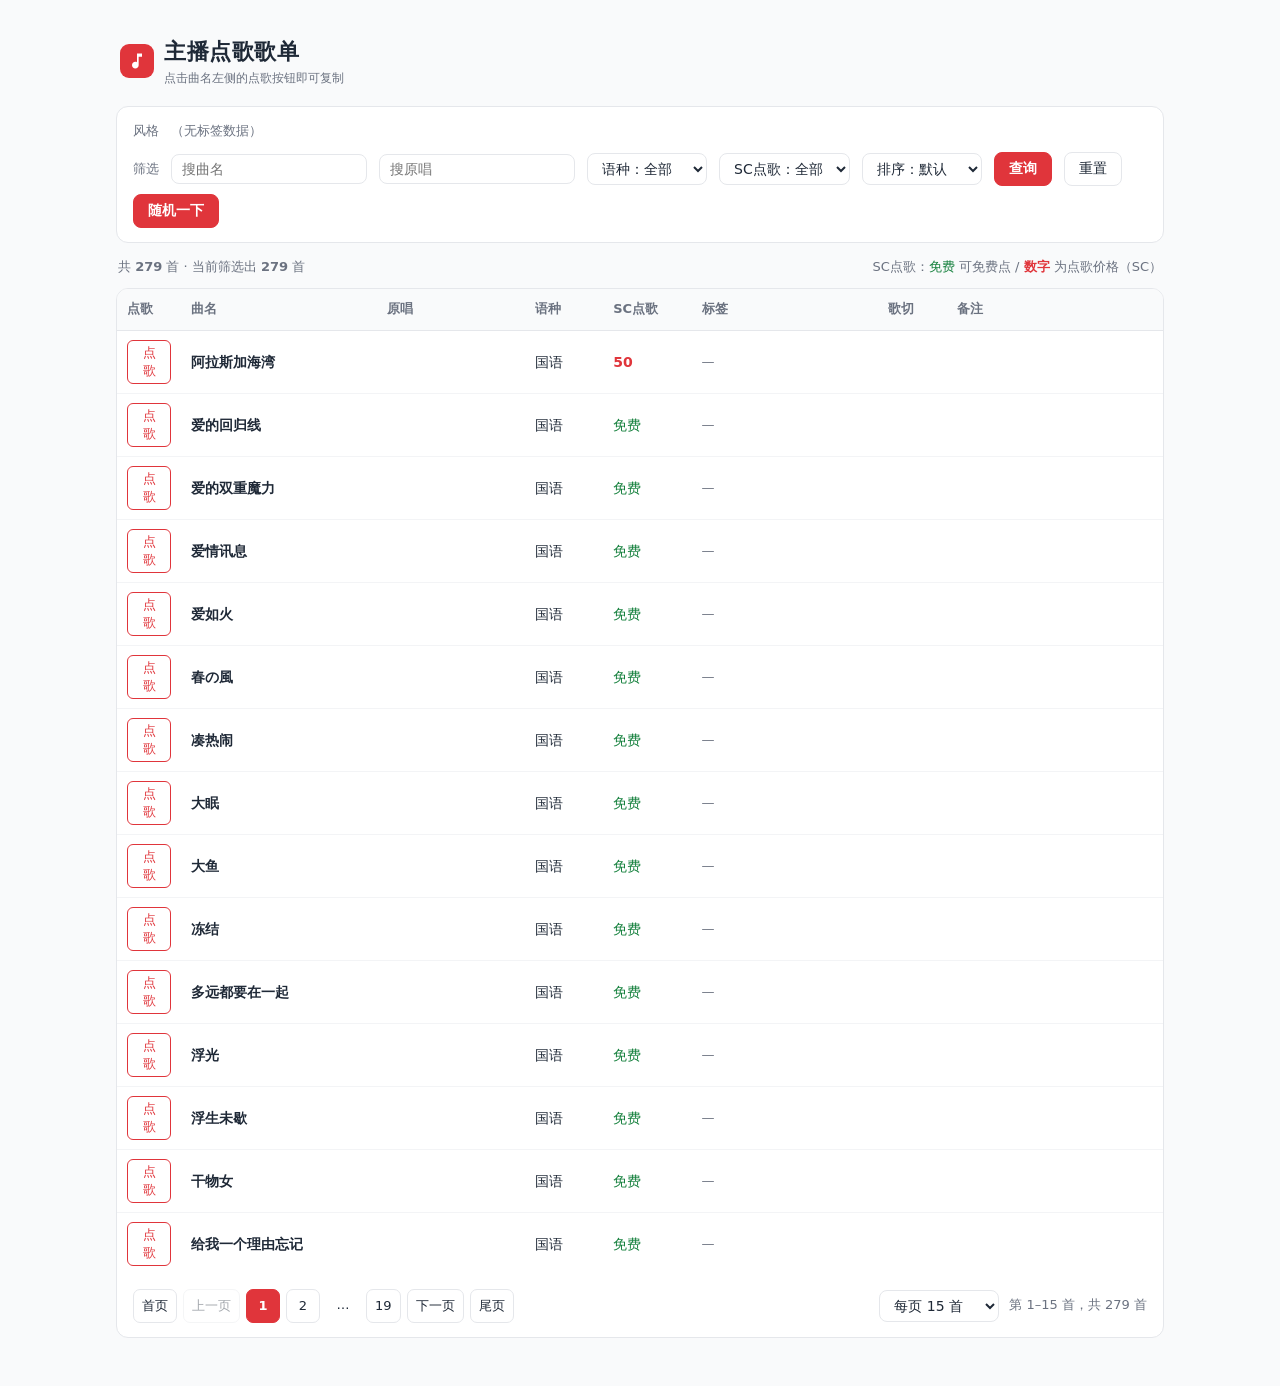
==== index.html @ 26d66958 "fix: Worker 保存歌单保留 songs 对象结构，前后台兼容数组结构读取" ====
<!DOCTYPE html>
<html lang="zh-CN">
<head>
<meta charset="UTF-8">
<meta name="viewport" content="width=device-width, initial-scale=1">
<title>主播点歌歌单</title>
<link rel="icon" href="data:image/svg+xml,%3Csvg xmlns='http://www.w3.org/2000/svg' viewBox='0 0 24 24'%3E%3Crect width='24' height='24' rx='5' fill='%23e0353b'/%3E%3Cpath d='M12 3v10.55c-.59-.34-1.27-.55-2-.55-2.21 0-4 1.79-4 4s1.79 4 4 4 4-1.79 4-4V7h4V3H12z' fill='%23fff'/%3E%3C/svg%3E">
<style>
  :root {
    --accent: #e0353b;
    --accent-dark: #c12a30;
    --ink: #1f2937;
    --ink-2: #6b7280;
    --line: #e5e7eb;
    --bg: #ffffff;
    --bg-soft: #f9fafb;
    --tag-bg: #fef2f2;
    --tag-ink: #b91c1c;
  }
  * { box-sizing: border-box; }
  html { scroll-behavior: smooth; }
  body {
    margin: 0;
    font-family: "Microsoft YaHei", "PingFang SC", system-ui, -apple-system, sans-serif;
    background: var(--bg-soft);
    color: var(--ink);
    font-size: 14px;
    line-height: 1.6;
  }
  .wrap { max-width: 1080px; margin: 0 auto; padding: 16px 16px 48px; }

  /* ===== 顶部 ===== */
  header.top {
    display: flex; align-items: center; justify-content: space-between;
    gap: 12px; flex-wrap: wrap; padding: 18px 4px 6px;
  }
  .brand { display: flex; align-items: center; gap: 10px; }
  .brand .logo {
    width: 34px; height: 34px; border-radius: 9px; background: var(--accent);
    color: #fff; display: flex; align-items: center; justify-content: center;
    font-size: 18px; flex: none;
  }
  .brand h1 { margin: 0; font-size: 22px; font-weight: 700; letter-spacing: .5px; }
  .brand small { display: block; color: var(--ink-2); font-weight: 400; font-size: 12px; }
  .btn {
    border: 1px solid var(--line); background: #fff; color: var(--ink);
    padding: 7px 14px; border-radius: 8px; font-size: 14px; cursor: pointer;
    font-family: inherit; transition: background .12s, border-color .12s, color .12s;
  }
  .btn:hover { background: var(--bg-soft); }
  .btn-primary {
    background: var(--accent); border-color: var(--accent); color: #fff; font-weight: 600;
  }
  .btn-primary:hover { background: var(--accent-dark); border-color: var(--accent-dark); }
  .btn-ghost { border-color: transparent; color: var(--ink-2); }

  /* ===== 筛选区 ===== */
  .filter-panel {
    background: var(--bg); border: 1px solid var(--line); border-radius: 12px;
    padding: 14px 16px; margin: 12px 0 14px;
  }
  .filter-row { display: flex; flex-wrap: wrap; gap: 8px 12px; align-items: center; }
  .filter-row + .filter-row { margin-top: 10px; }
  .f-label { color: var(--ink-2); font-size: 13px; flex: none; }
  .chips { display: flex; flex-wrap: wrap; gap: 8px; }
  .chip {
    border: 1px solid var(--line); background: #fff; color: var(--ink-2);
    padding: 3px 12px; border-radius: 999px; font-size: 13px; cursor: pointer;
    font-family: inherit; transition: all .12s;
  }
  .chip:hover { border-color: var(--accent); color: var(--accent); }
  .chip.on { background: var(--accent); border-color: var(--accent); color: #fff; }
  .search-input, .select {
    border: 1px solid var(--line); border-radius: 8px; padding: 6px 10px;
    font-size: 14px; font-family: inherit; background: #fff; color: var(--ink);
    min-width: 120px;
  }
  .search-input:focus, .select:focus { outline: 2px solid rgba(224,53,59,.25); border-color: var(--accent); }
  .search-input { min-width: 130px; }

  /* ===== 统计 + 表格 ===== */
  .meta-line { display: flex; align-items: center; justify-content: space-between; margin: 4px 2px 10px; color: var(--ink-2); font-size: 13px; flex-wrap: wrap; gap: 8px; }
  .table-shell { background: var(--bg); border: 1px solid var(--line); border-radius: 12px; overflow: hidden; }
  .table-scroll { overflow-x: auto; }
  table { width: 100%; border-collapse: collapse; table-layout: fixed; min-width: 760px; }
  thead th {
    background: var(--bg-soft); border-bottom: 1px solid var(--line);
    padding: 10px 10px; text-align: left; font-weight: 600; font-size: 13px; color: var(--ink-2);
    white-space: nowrap;
  }
  tbody td { padding: 9px 10px; border-bottom: 1px solid #f3f4f6; vertical-align: middle; }
  tbody tr:last-child td { border-bottom: none; }
  tbody tr:hover { background: #fafafa; }
  .song-name { font-weight: 600; }
  .tag { display: inline-block; background: var(--tag-bg); color: var(--tag-ink); border-radius: 4px; padding: 1px 7px; margin: 2px 4px 2px 0; font-size: 12px; }
  .sc-free { color: #15803d; }
  .sc-fee { color: var(--accent); font-weight: 600; }
  .btn-mini {
    border: 1px solid var(--accent); background: #fff; color: var(--accent);
    padding: 3px 12px; border-radius: 6px; font-size: 13px; cursor: pointer; font-family: inherit;
  }
  .btn-mini:hover { background: var(--accent); color: #fff; }
  .empty { text-align: center; padding: 48px 16px; color: var(--ink-2); }

  /* ===== 分页 ===== */
  .pager { display: flex; align-items: center; justify-content: space-between; gap: 12px; flex-wrap: wrap; padding: 14px 16px; }
  .pager-pages { display: flex; align-items: center; gap: 6px; flex-wrap: wrap; }
  .pg {
    min-width: 34px; height: 34px; padding: 0 8px; border: 1px solid var(--line); background: #fff;
    border-radius: 7px; font-size: 13px; cursor: pointer; font-family: inherit; color: var(--ink);
    display: inline-flex; align-items: center; justify-content: center;
  }
  .pg:hover:not(:disabled):not(.cur) { border-color: var(--accent); color: var(--accent); }
  .pg.cur { background: var(--accent); border-color: var(--accent); color: #fff; font-weight: 600; }
  .pg:disabled { opacity: .4; cursor: not-allowed; }
  .pg.ellipsis { border-color: transparent; background: transparent; cursor: default; }
  .pager-info { color: var(--ink-2); font-size: 13px; display: flex; align-items: center; gap: 10px; flex-wrap: wrap; }

  /* ===== 提示条 ===== */
  .notice {
    background: #fffbeb; border: 1px solid #fde68a; color: #92400e;
    padding: 8px 14px; border-radius: 10px; font-size: 13px; margin: 0 0 12px;
  }


  /* ===== toast ===== */
  .toast {
    position: fixed; left: 50%; bottom: 32px; transform: translateX(-50%);
    background: #111827; color: #fff; padding: 10px 18px; border-radius: 10px;
    font-size: 14px; opacity: 0; pointer-events: none; transition: opacity .2s; z-index: 99;
    max-width: 84vw; box-shadow: 0 8px 24px rgba(0,0,0,.18);
  }
  .toast.show { opacity: 1; }

  @media (max-width: 560px) {
    .brand h1 { font-size: 19px; }
    .filter-panel { padding: 12px; }
    .btn { padding: 6px 11px; }
    .search-input, .select { min-width: 0; flex: 1 1 130px; }
    .pager { justify-content: center; }
  }
</style>
</head>
<body>
<div class="wrap">

  <header class="top">
    <div class="brand">
      <div class="logo"><svg viewBox="0 0 24 24" width="20" height="20" fill="currentColor" aria-hidden="true"><path d="M12 3v10.55c-.59-.34-1.27-.55-2-.55-2.21 0-4 1.79-4 4s1.79 4 4 4 4-1.79 4-4V7h4V3H12z"/></svg></div>
      <div>
        <h1>主播点歌歌单</h1>
        <small>点击曲名左侧的点歌按钮即可复制</small>
      </div>
    </div>
  </header>

  <div class="notice" id="noticeBar" hidden>
    当前显示内置示例数据（本地预览）。网站部署后会自动读取线上歌单。
  </div>

  <div class="filter-panel">
    <div class="filter-row">
      <span class="f-label">风格</span>
      <div class="chips" id="styleChips"></div>
    </div>
    <div class="filter-row">
      <span class="f-label">筛选</span>
      <input class="search-input" id="qName" placeholder="搜曲名">
      <input class="search-input" id="qArtist" placeholder="搜原唱">
      <select class="select" id="qLang">
        <option value="全部">语种：全部</option>
        <option>国语</option><option>粤语</option><option>日语</option><option>外语</option>
      </select>
      <select class="select" id="qSc">
        <option value="全部">SC点歌：全部</option>
        <option value="免费">免费</option>
        <option value="收费">收费</option>
      </select>
      <select class="select" id="qSort">
        <option value="default">排序：默认</option>
        <option value="lang">排序：语种</option>
        <option value="name">排序：歌名</option>
      </select>
      <button class="btn btn-primary" id="btnQuery">查询</button>
      <button class="btn" id="btnReset">重置</button>
      <button class="btn btn-primary" id="btnRandom">随机一下</button>
    </div>
  </div>

  <div class="meta-line">
    <span>共 <b id="totalCount">0</b> 首 · 当前筛选出 <b id="filteredCount">0</b> 首</span>
    <span>SC点歌：<span class="sc-free">免费</span> 可免费点 / <span class="sc-fee">数字</span> 为点歌价格（SC）</span>
  </div>

  <div class="table-shell">
    <div class="table-scroll">
      <table>
        <colgroup>
          <col style="width:64px"><col style="width:20%"><col style="width:15%"><col style="width:8%">
          <col style="width:9%"><col style="width:19%"><col style="width:7%"><col style="width:22%">
        </colgroup>
        <thead>
          <tr><th>点歌</th><th>曲名</th><th>原唱</th><th>语种</th><th>SC点歌</th><th>标签</th><th>歌切</th><th>备注</th></tr>
        </thead>
        <tbody id="tbody"></tbody>
      </table>
    </div>
    <div class="pager">
      <div class="pager-pages" id="pagerPages"></div>
      <div class="pager-info">
        <select class="select" id="pageSize">
          <option value="10">每页 10 首</option>
          <option value="15" selected>每页 15 首</option>
          <option value="20">每页 20 首</option>
        </select>
        <span id="pagerInfo"></span>
      </div>
    </div>
  </div>
</div>

<div class="toast" id="toast"></div>

<script>
(function () {
  "use strict";

  // 内嵌示例数据（本地 file:// 预览兜底；部署后由 data/songs.json 覆盖）
  var EMBED = [
    {"name":"阿拉斯加海湾","artist":"蓝心羽","lang":"国语","sc":"50","tags":["流行","抒情"],"cut":"无","note":""},
    {"name":"爱的回归线","artist":"陈韵若","lang":"国语","sc":"免费","tags":["流行"],"cut":"无","note":""},
    {"name":"爱的双重魔力","artist":"刘瑞琦","lang":"国语","sc":"免费","tags":["流行"],"cut":"无","note":""},
    {"name":"爱情讯息","artist":"一明","lang":"国语","sc":"免费","tags":["流行"],"cut":"无","note":""},
    {"name":"爱如火","artist":"那艺娜","lang":"国语","sc":"免费","tags":["流行"],"cut":"无","note":""},
    {"name":"春の风","artist":"米津玄师","lang":"日语","sc":"免费","tags":["V家","ACG"],"cut":"无","note":""},
    {"name":"凑热闹","artist":"BY2","lang":"国语","sc":"免费","tags":["流行"],"cut":"无","note":""},
    {"name":"大眠","artist":"王心凌","lang":"国语","sc":"免费","tags":["流行"],"cut":"无","note":""},
    {"name":"大鱼","artist":"周深","lang":"国语","sc":"免费","tags":["古风"],"cut":"有","note":"高音"},
    {"name":"冻结","artist":"王心凌","lang":"国语","sc":"免费","tags":["流行"],"cut":"无","note":""},
    {"name":"多远都要在一起","artist":"G.E.M.邓紫棋","lang":"国语","sc":"免费","tags":["流行"],"cut":"无","note":""},
    {"name":"浮光","artist":"周深","lang":"国语","sc":"免费","tags":["古风"],"cut":"有","note":""},
    {"name":"浮生未歇","artist":"音频怪物","lang":"国语","sc":"免费","tags":["古风"],"cut":"无","note":""},
    {"name":"干物女","artist":"洛天依","lang":"国语","sc":"免费","tags":["V家"],"cut":"无","note":""},
    {"name":"给我一个理由忘记","artist":"A-Lin","lang":"国语","sc":"免费","tags":["流行"],"cut":"无","note":""}
  ];

  var STYLE_ORDER = ["流行","摇滚","古风","V家","ACG","抒情","民族","东方","RAP","爵士","美声"];

  var songs = EMBED;
  var usingEmbed = true;
  var state = { page: 1, pageSize: 15, qName: "", qArtist: "", lang: "全部", sc: "全部", styles: {}, sort: "default" };
  var lastFiltered = [];

  var $ = function (id) { return document.getElementById(id); };

  /* ---------- 数据加载：优先读 data/songs.json ---------- */
  function normalize(list) {
    return list.map(function (s) {
      var t = s.tags || s.标签 || "";
      if (typeof t === "string") t = t.split(/[|｜,，]/).map(function (x) { return x.trim(); }).filter(Boolean);
      else if (!Array.isArray(t)) t = [];
      return {
        name: s.name || s.曲名 || s.歌名 || "",
        artist: s.artist || s.原唱 || s.歌手 || "",
        lang: s.lang || s.语种 || "",
        sc: String(s.sc != null ? s.sc : (s["SC点歌"] != null ? s["SC点歌"] : "免费")),
        tags: t,
        cut: s.cut || s.歌切 || "",
        note: s.note || s.备注 || ""
      };
    }).filter(function (s) { return s.name; });
  }

  function loadData() {
    var url = "data/songs.json";
    fetch(url, { cache: "no-store" })
      .then(function (res) { if (!res.ok) throw new Error("http " + res.status); return res.json(); })
      .then(function (j) {
        var list = normalize(Array.isArray(j) ? j : (j.songs || []));
        if (!list.length) throw new Error("empty");
        songs = list;
        usingEmbed = false;
        $("noticeBar").hidden = true;
        rebuild();
      })
      .catch(function () { usingEmbed = true; rebuild(); });
  }

  /* ---------- 风格 chips ---------- */
  function collectStyles() {
    var set = {};
    songs.forEach(function (s) { s.tags.forEach(function (t) { set[t] = true; }); });
    return STYLE_ORDER.filter(function (t) { return set[t]; })
      .concat(Object.keys(set).filter(function (t) { return STYLE_ORDER.indexOf(t) < 0; }));
  }

  function renderChips() {
    var box = $("styleChips");
    box.innerHTML = "";
    var styles = collectStyles();
    if (!styles.length) { box.innerHTML = '<span class="f-label">（无标签数据）</span>'; return; }
    styles.forEach(function (t) {
      var b = document.createElement("button");
      b.className = "chip" + (state.styles[t] ? " on" : "");
      b.textContent = t;
      b.type = "button";
      b.addEventListener("click", function () {
        state.styles[t] = !state.styles[t];
        state.page = 1;
        renderChips(); renderAll();
      });
      box.appendChild(b);
    });
  }

  /* ---------- 筛选与排序 ---------- */
  function filtered() {
    var qn = state.qName.trim().toLowerCase(), qa = state.qArtist.trim().toLowerCase();
    var out = songs.filter(function (s) {
      if (qn && s.name.toLowerCase().indexOf(qn) < 0) return false;
      if (qa && s.artist.toLowerCase().indexOf(qa) < 0) return false;
      if (state.lang !== "全部" && s.lang !== state.lang) return false;
      if (state.sc === "免费" && s.sc !== "免费") return false;
      if (state.sc === "收费" && s.sc === "免费") return false;
      var styleOn = Object.keys(state.styles).some(function (k) { return state.styles[k]; });
      if (styleOn) {
        var hit = false;
        Object.keys(state.styles).forEach(function (k) {
          if (state.styles[k] && s.tags.indexOf(k) >= 0) hit = true;
        });
        if (!hit) return false;
      }
      return true;
    });
    if (state.sort === "lang") out = out.slice().sort(function (a, b) { return a.lang.localeCompare(b.lang, "zh") || a.name.localeCompare(b.name, "zh"); });
    if (state.sort === "name") out = out.slice().sort(function (a, b) { return a.name.localeCompare(b.name, "zh"); });
    return out;
  }

  /* ---------- 渲染 ---------- */
  function renderAll() {
    var list = filtered();
    lastFiltered = list;
    var total = list.length;
    var pages = Math.max(1, Math.ceil(total / state.pageSize));
    if (state.page > pages) state.page = pages;
    if (state.page < 1) state.page = 1;
    $("totalCount").textContent = songs.length;
    $("filteredCount").textContent = total;
    renderRows(list, state.page, state.pageSize);
    renderPager(pages);
    var from = total ? (state.page - 1) * state.pageSize + 1 : 0;
    var to = Math.min(state.page * state.pageSize, total);
    $("pagerInfo").textContent = total ? "第 " + from + "–" + to + " 首，共 " + total + " 首" : "暂无歌曲";
  }

  function renderRows(list, page, size) {
    var tb = $("tbody");
    var slice = list.slice((page - 1) * size, page * size);
    if (!slice.length) {
      tb.innerHTML = '<tr><td colspan="8"><div class="empty">没有符合条件的歌曲，试试清空筛选条件</div></td></tr>';
      return;
    }
    var html = "";
    slice.forEach(function (s) {
      var tags = (s.tags || []).map(function (t) { return '<span class="tag">' + esc(t) + "</span>"; }).join("");
      var sc = s.sc === "免费"
        ? '<span class="sc-free">免费</span>'
        : '<span class="sc-fee">' + esc(s.sc) + "</span>";
      html += "<tr>" +
        '<td><button class="btn-mini" data-name="' + esc(s.name) + '" data-artist="' + esc(s.artist) + '" type="button">点歌</button></td>' +
        '<td class="song-name">' + esc(s.name) + "</td>" +
        "<td>" + esc(s.artist) + "</td>" +
        "<td>" + esc(s.lang) + "</td>" +
        "<td>" + sc + "</td>" +
        "<td>" + (tags || '<span class="f-label">—</span>') + "</td>" +
        "<td>" + esc(s.cut) + "</td>" +
        "<td>" + esc(s.note) + "</td>" +
        "</tr>";
    });
    tb.innerHTML = html;
    Array.prototype.forEach.call(tb.querySelectorAll(".btn-mini"), function (b) {
      b.addEventListener("click", function () {
        copyText(b.getAttribute("data-name") + " - " + b.getAttribute("data-artist"));
      });
    });
  }

  function pagerPages(cur, total) {
    if (total <= 7) {
      var r = [];
      for (var i = 1; i <= total; i++) r.push(i);
      return r;
    }
    var set = [1, total, cur - 1, cur, cur + 1].filter(function (x) { return x >= 1 && x <= total; });
    set = Array.from(new Set(set)).sort(function (a, b) { return a - b; });
    var out = [], prev = 0;
    set.forEach(function (p) {
      if (p - prev > 1) out.push("…");
      out.push(p);
      prev = p;
    });
    return out;
  }

  function renderPager(pages) {
    var box = $("pagerPages");
    var arr = pagerPages(state.page, pages);
    var html = "";
    html += '<button class="pg" data-go="first" type="button">首页</button>';
    html += '<button class="pg" data-go="prev" type="button" ' + (state.page <= 1 ? "disabled" : "") + '>上一页</button>';
    arr.forEach(function (p) {
      if (p === "…") { html += '<span class="pg ellipsis">…</span>'; return; }
      html += '<button class="pg' + (p === state.page ? " cur" : "") + '" data-go="' + p + '" type="button">' + p + "</button>";
    });
    html += '<button class="pg" data-go="next" type="button" ' + (state.page >= pages ? "disabled" : "") + '>下一页</button>';
    html += '<button class="pg" data-go="last" type="button">尾页</button>';
    box.innerHTML = html;
    Array.prototype.forEach.call(box.querySelectorAll(".pg[data-go]"), function (b) {
      b.addEventListener("click", function () {
        if (b.disabled) return;
        var g = b.getAttribute("data-go");
        if (g === "first") state.page = 1;
        else if (g === "prev") state.page = Math.max(1, state.page - 1);
        else if (g === "next") state.page = Math.min(pages, state.page + 1);
        else if (g === "last") state.page = pages;
        else state.page = parseInt(g, 10);
        renderAll();
        document.querySelector(".table-shell").scrollIntoView({ behavior: "smooth", block: "start" });
      });
    });
  }

  /* ---------- 工具 ---------- */
  function esc(s) {
    return String(s == null ? "" : s)
      .replace(/&/g, "&amp;").replace(/</g, "&lt;").replace(/>/g, "&gt;")
      .replace(/"/g, "&quot;");
  }
  var toastTimer = null;
  function toast(msg) {
    var t = $("toast");
    t.textContent = msg;
    t.classList.add("show");
    clearTimeout(toastTimer);
    toastTimer = setTimeout(function () { t.classList.remove("show"); }, 2400);
  }
  function copyText(text) {
    var done = function () { toast("已复制：" + text); };
    if (navigator.clipboard && navigator.clipboard.writeText) {
      navigator.clipboard.writeText(text).then(done, function () { legacyCopy(text); done(); });
    } else { legacyCopy(text); done(); }
  }
  function legacyCopy(text) {
    var ta = document.createElement("textarea");
    ta.value = text;
    ta.style.position = "fixed"; ta.style.opacity = "0";
    document.body.appendChild(ta);
    ta.select();
    try { document.execCommand("copy"); } catch (e) {}
    document.body.removeChild(ta);
  }

  /* ---------- 事件 ---------- */
  function bindEvents() {
    $("btnRandom").addEventListener("click", function () {
      if (!songs.length) return;
      var s = songs[Math.floor(Math.random() * songs.length)];
      toast("随机点歌：" + s.name + " - " + s.artist);
    });
    $("btnQuery").addEventListener("click", function () { state.page = 1; renderAll(); });
    $("btnReset").addEventListener("click", function () {
      state.qName = ""; state.qArtist = ""; state.lang = "全部"; state.sc = "全部"; state.styles = {}; state.sort = "default"; state.page = 1;
      $("qName").value = ""; $("qArtist").value = ""; $("qLang").value = "全部"; $("qSc").value = "全部"; $("qSort").value = "default";
      renderChips(); renderAll();
    });
    $("qName").addEventListener("input", function () { state.qName = this.value; state.page = 1; renderAll(); });
    $("qArtist").addEventListener("input", function () { state.qArtist = this.value; state.page = 1; renderAll(); });
    $("qLang").addEventListener("change", function () { state.lang = this.value; state.page = 1; renderAll(); });
    $("qSc").addEventListener("change", function () { state.sc = this.value; state.page = 1; renderAll(); });
    $("qSort").addEventListener("change", function () { state.sort = this.value; state.page = 1; renderAll(); });
    $("pageSize").addEventListener("change", function () { state.pageSize = parseInt(this.value, 10); state.page = 1; renderAll(); });
  }

  function rebuild() { renderChips(); renderAll(); }

  bindEvents();
  loadData();
})();
</script>
</body>
</html>
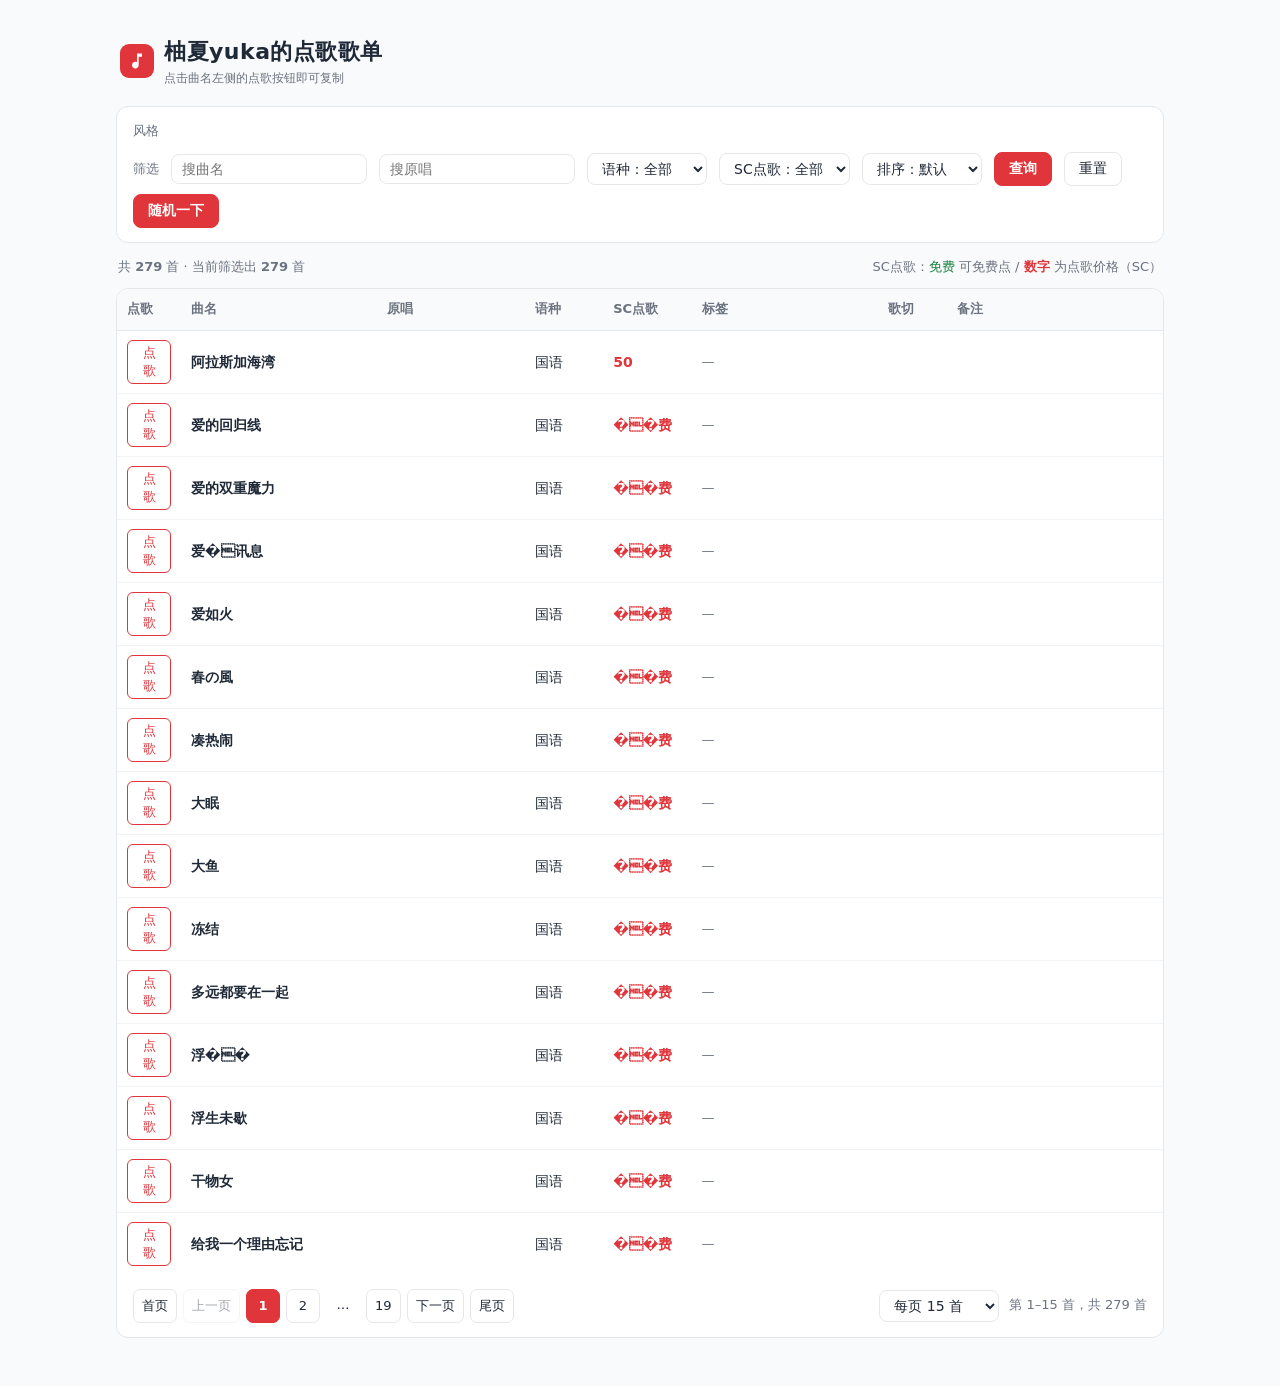
==== commit e1be6ff9: "refactor: 标题改为柚夏yuka的点歌歌单，隐藏无标签数据行，随机点歌自动复制歌名" ====
--- a/index.html
+++ b/index.html
@@ -3,7 +3,7 @@
 <head>
 <meta charset="UTF-8">
 <meta name="viewport" content="width=device-width, initial-scale=1">
-<title>主播点歌歌单</title>
+<title>柚夏yuka的点歌歌单</title>
 <link rel="icon" href="data:image/svg+xml,%3Csvg xmlns='http://www.w3.org/2000/svg' viewBox='0 0 24 24'%3E%3Crect width='24' height='24' rx='5' fill='%23e0353b'/%3E%3Cpath d='M12 3v10.55c-.59-.34-1.27-.55-2-.55-2.21 0-4 1.79-4 4s1.79 4 4 4 4-1.79 4-4V7h4V3H12z' fill='%23fff'/%3E%3C/svg%3E">
 <style>
   :root {
@@ -148,7 +148,7 @@
     <div class="brand">
       <div class="logo"><svg viewBox="0 0 24 24" width="20" height="20" fill="currentColor" aria-hidden="true"><path d="M12 3v10.55c-.59-.34-1.27-.55-2-.55-2.21 0-4 1.79-4 4s1.79 4 4 4 4-1.79 4-4V7h4V3H12z"/></svg></div>
       <div>
-        <h1>主播点歌歌单</h1>
+        <h1>柚夏yuka的点歌歌单</h1>
         <small>点击曲名左侧的点歌按钮即可复制</small>
       </div>
     </div>
@@ -298,7 +298,7 @@
     var box = $("styleChips");
     box.innerHTML = "";
     var styles = collectStyles();
-    if (!styles.length) { box.innerHTML = '<span class="f-label">（无标签数据）</span>'; return; }
+    if (!styles.length) { return; }
     styles.forEach(function (t) {
       var b = document.createElement("button");
       b.className = "chip" + (state.styles[t] ? " on" : "");
@@ -466,7 +466,8 @@
     $("btnRandom").addEventListener("click", function () {
       if (!songs.length) return;
       var s = songs[Math.floor(Math.random() * songs.length)];
-      toast("随机点歌：" + s.name + " - " + s.artist);
+      toast("随机点歌：" + s.name);
+      copyText(s.name);
     });
     $("btnQuery").addEventListener("click", function () { state.page = 1; renderAll(); });
     $("btnReset").addEventListener("click", function () {
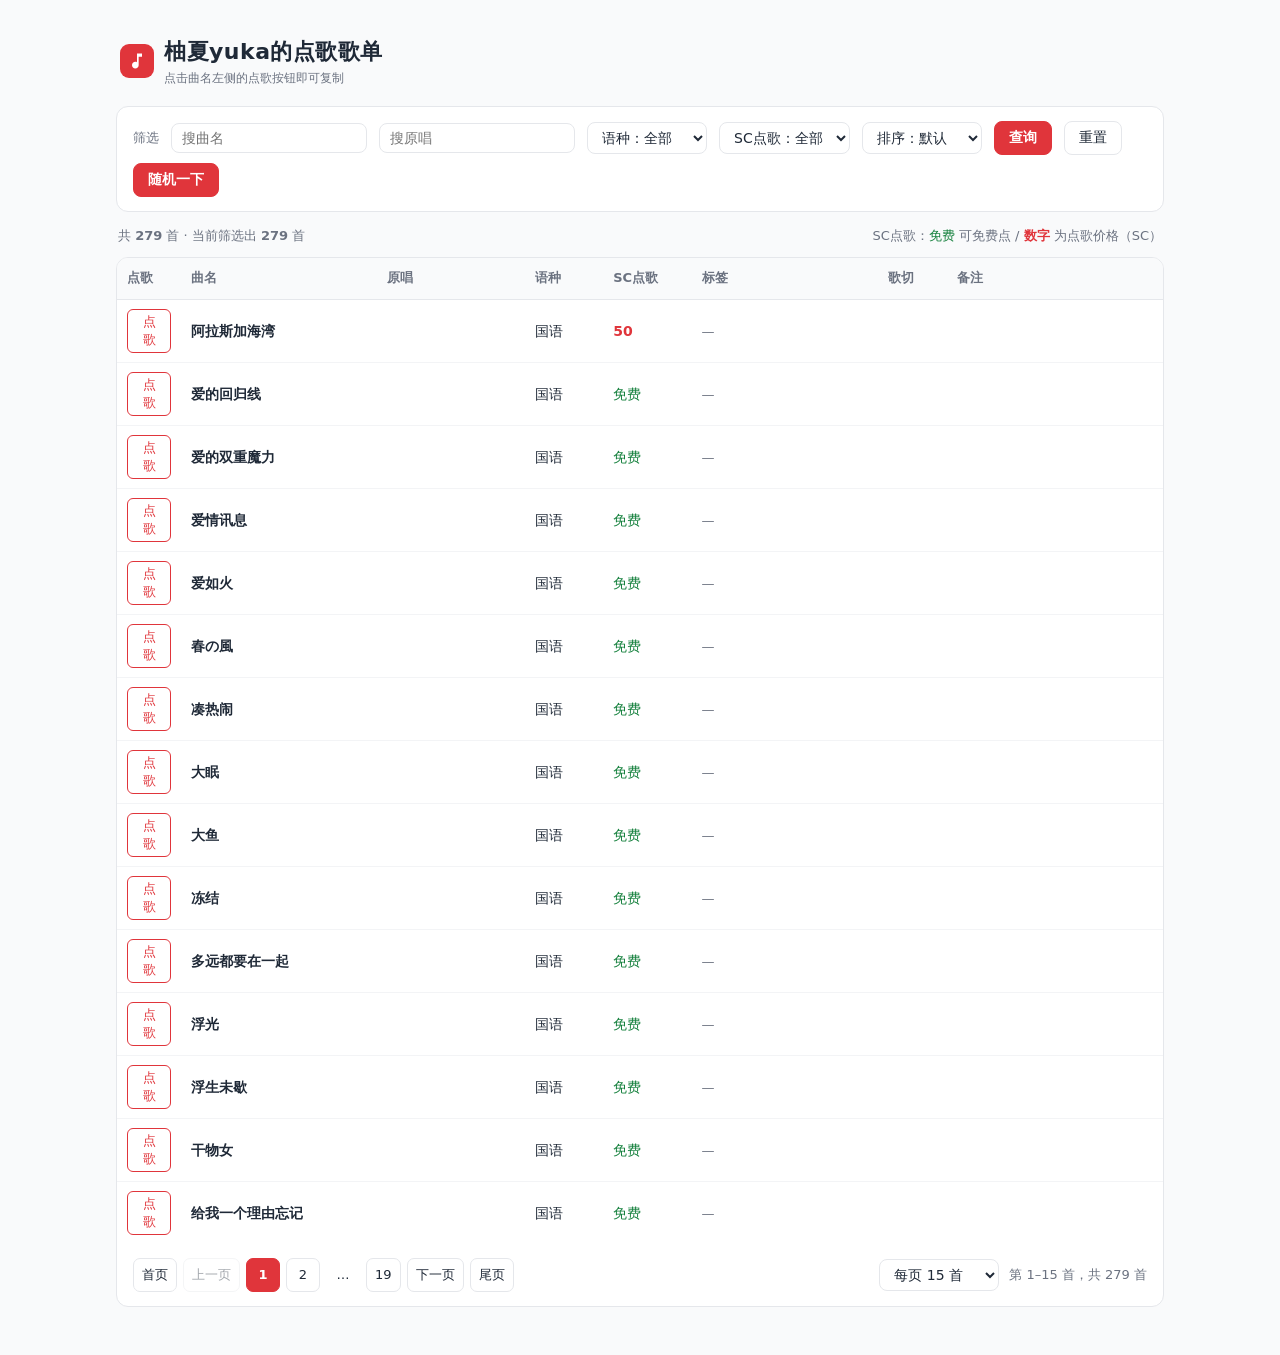
==== commit 7a4c686b: "refactor: delete style filter row" ====
--- a/index.html
+++ b/index.html
@@ -159,10 +159,6 @@
   </div>
 
   <div class="filter-panel">
-    <div class="filter-row">
-      <span class="f-label">风格</span>
-      <div class="chips" id="styleChips"></div>
-    </div>
     <div class="filter-row">
       <span class="f-label">筛选</span>
       <input class="search-input" id="qName" placeholder="搜曲名">
@@ -286,33 +282,6 @@
       .catch(function () { usingEmbed = true; rebuild(); });
   }
 
-  /* ---------- 风格 chips ---------- */
-  function collectStyles() {
-    var set = {};
-    songs.forEach(function (s) { s.tags.forEach(function (t) { set[t] = true; }); });
-    return STYLE_ORDER.filter(function (t) { return set[t]; })
-      .concat(Object.keys(set).filter(function (t) { return STYLE_ORDER.indexOf(t) < 0; }));
-  }
-
-  function renderChips() {
-    var box = $("styleChips");
-    box.innerHTML = "";
-    var styles = collectStyles();
-    if (!styles.length) { return; }
-    styles.forEach(function (t) {
-      var b = document.createElement("button");
-      b.className = "chip" + (state.styles[t] ? " on" : "");
-      b.textContent = t;
-      b.type = "button";
-      b.addEventListener("click", function () {
-        state.styles[t] = !state.styles[t];
-        state.page = 1;
-        renderChips(); renderAll();
-      });
-      box.appendChild(b);
-    });
-  }
-
   /* ---------- 筛选与排序 ---------- */
   function filtered() {
     var qn = state.qName.trim().toLowerCase(), qa = state.qArtist.trim().toLowerCase();
@@ -473,7 +442,7 @@
     $("btnReset").addEventListener("click", function () {
       state.qName = ""; state.qArtist = ""; state.lang = "全部"; state.sc = "全部"; state.styles = {}; state.sort = "default"; state.page = 1;
       $("qName").value = ""; $("qArtist").value = ""; $("qLang").value = "全部"; $("qSc").value = "全部"; $("qSort").value = "default";
-      renderChips(); renderAll();
+      renderAll();
     });
     $("qName").addEventListener("input", function () { state.qName = this.value; state.page = 1; renderAll(); });
     $("qArtist").addEventListener("input", function () { state.qArtist = this.value; state.page = 1; renderAll(); });
@@ -483,7 +452,7 @@
     $("pageSize").addEventListener("change", function () { state.pageSize = parseInt(this.value, 10); state.page = 1; renderAll(); });
   }
 
-  function rebuild() { renderChips(); renderAll(); }
+  function rebuild() { renderAll(); }
 
   bindEvents();
   loadData();
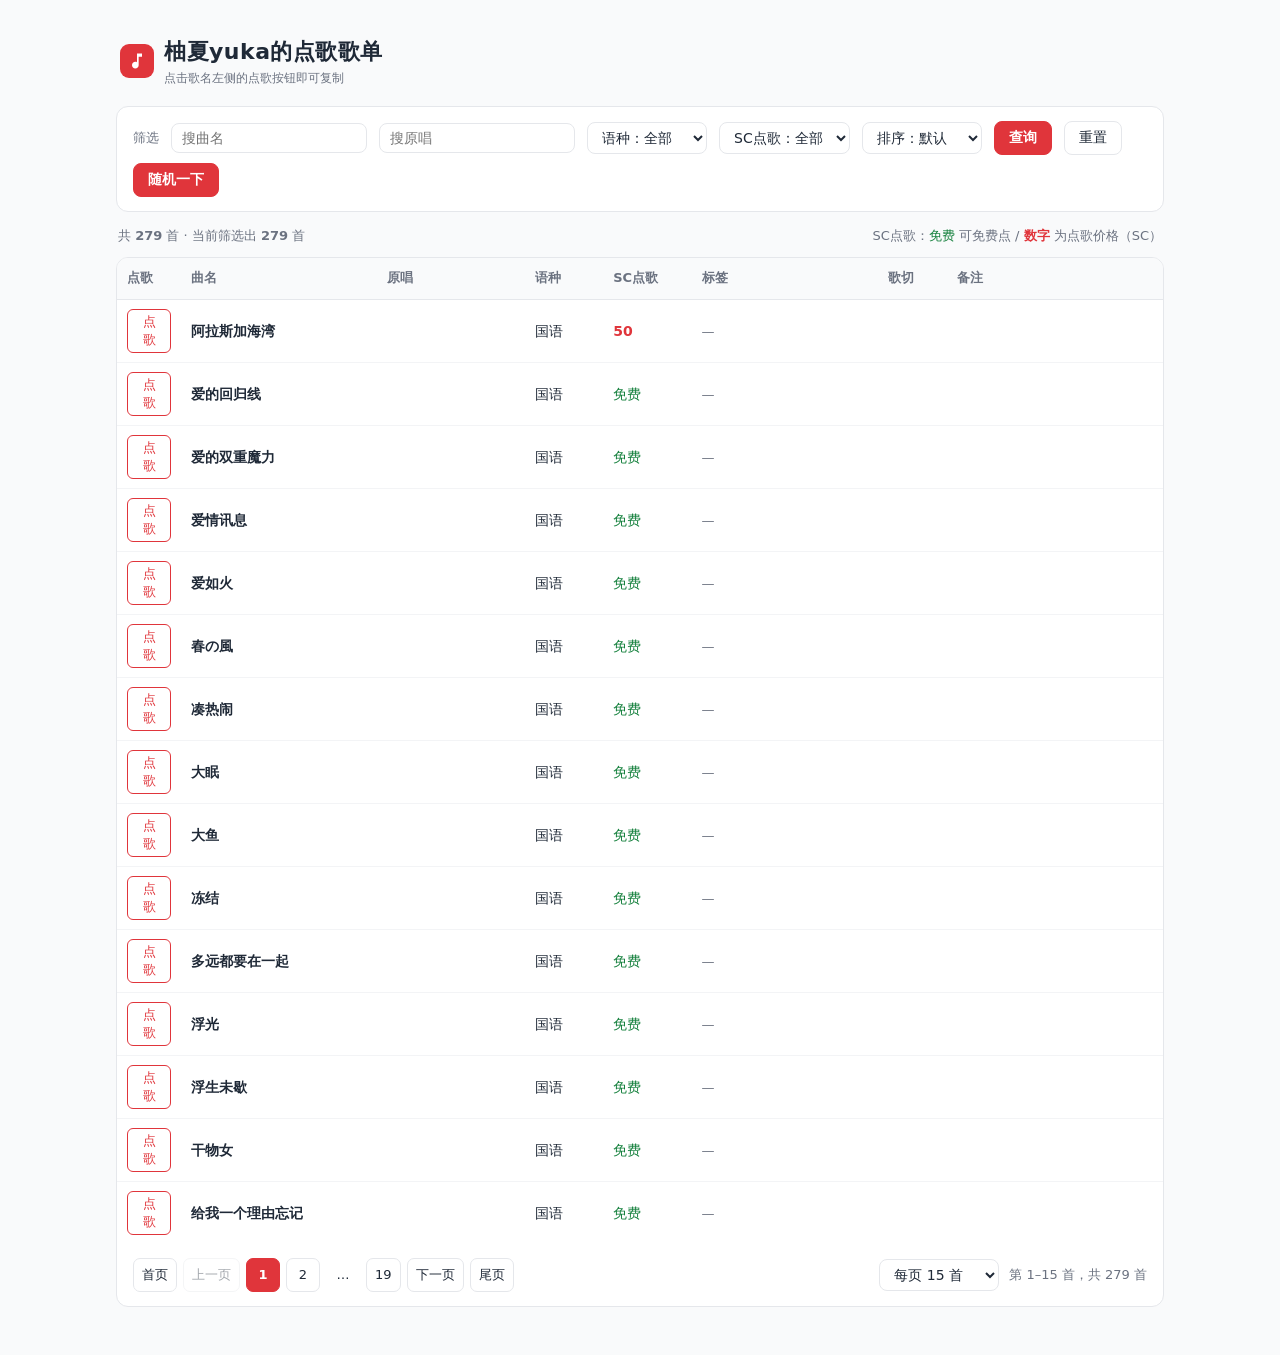
==== commit e39c200e: "refactor: rename 曲名 to 歌名 in hint" ====
--- a/index.html
+++ b/index.html
@@ -149,7 +149,7 @@
       <div class="logo"><svg viewBox="0 0 24 24" width="20" height="20" fill="currentColor" aria-hidden="true"><path d="M12 3v10.55c-.59-.34-1.27-.55-2-.55-2.21 0-4 1.79-4 4s1.79 4 4 4 4-1.79 4-4V7h4V3H12z"/></svg></div>
       <div>
         <h1>柚夏yuka的点歌歌单</h1>
-        <small>点击曲名左侧的点歌按钮即可复制</small>
+        <small>点击歌名左侧的点歌按钮即可复制</small>
       </div>
     </div>
   </header>
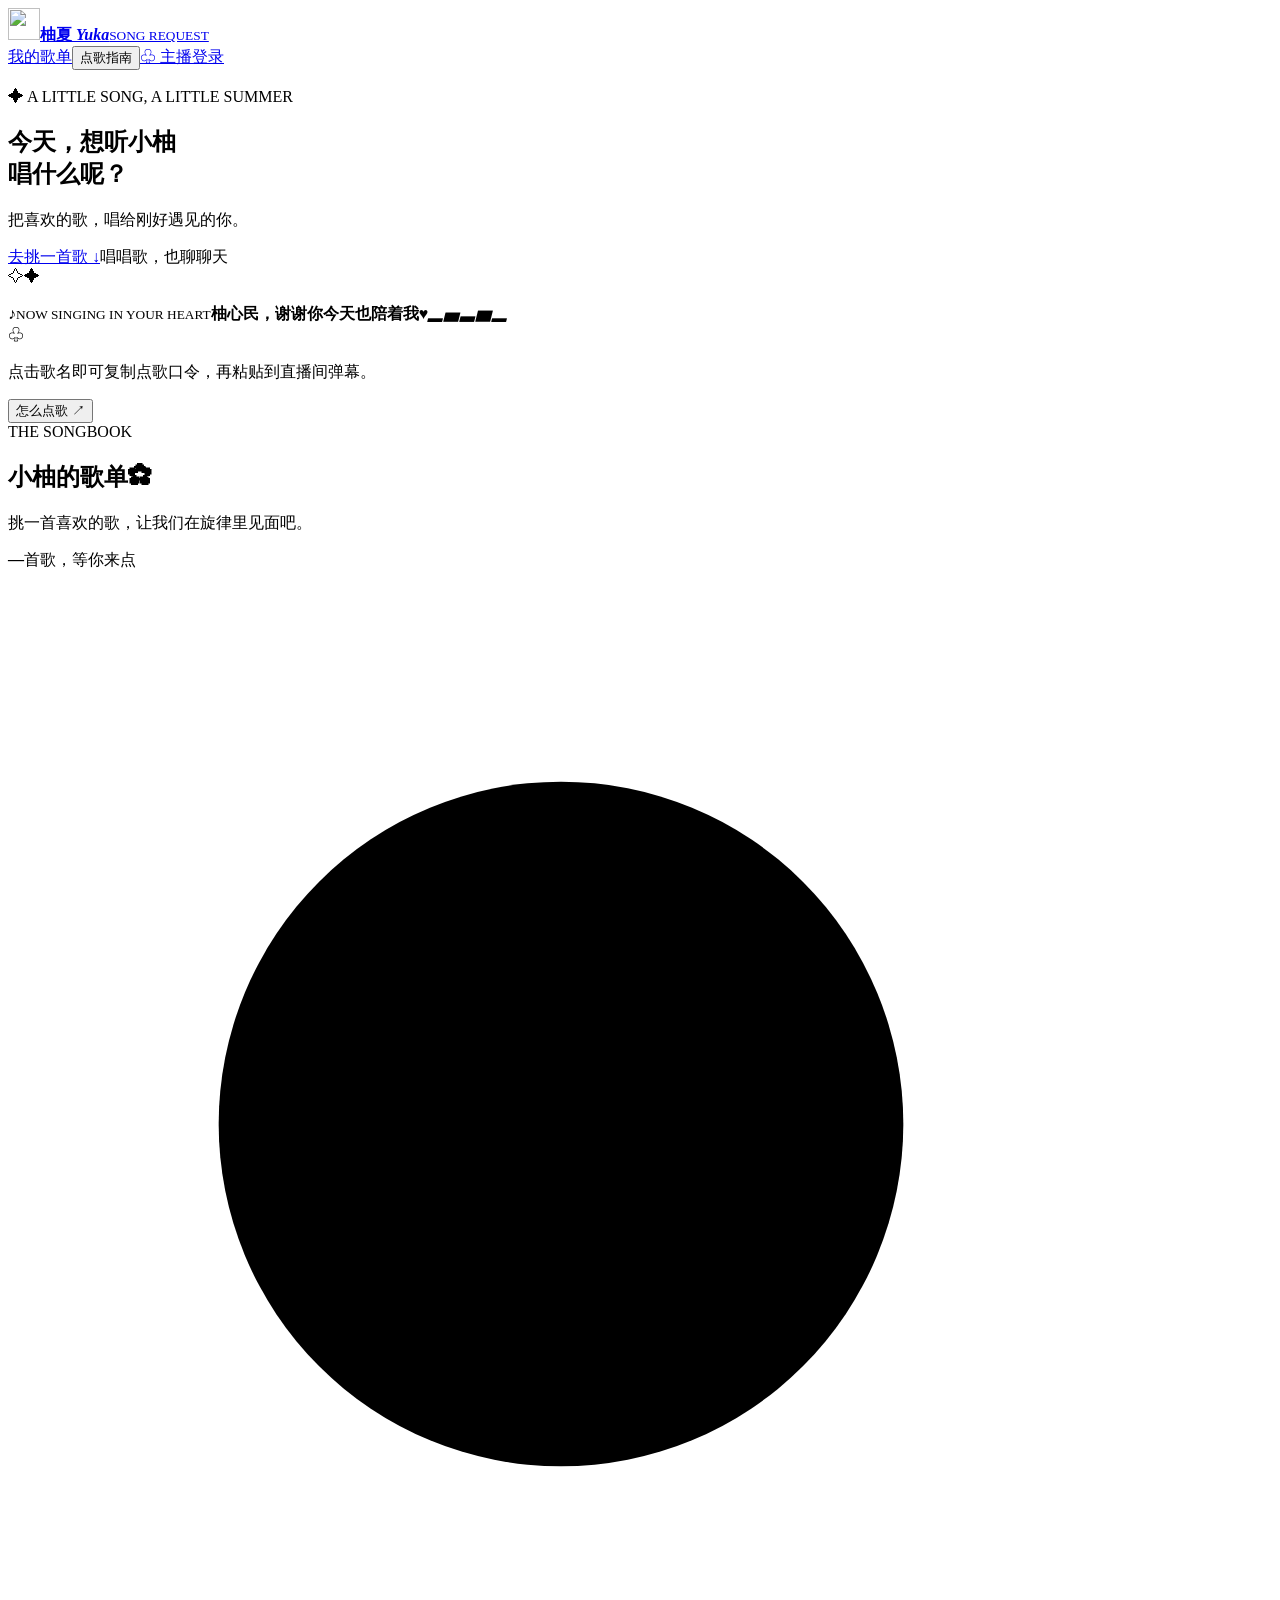
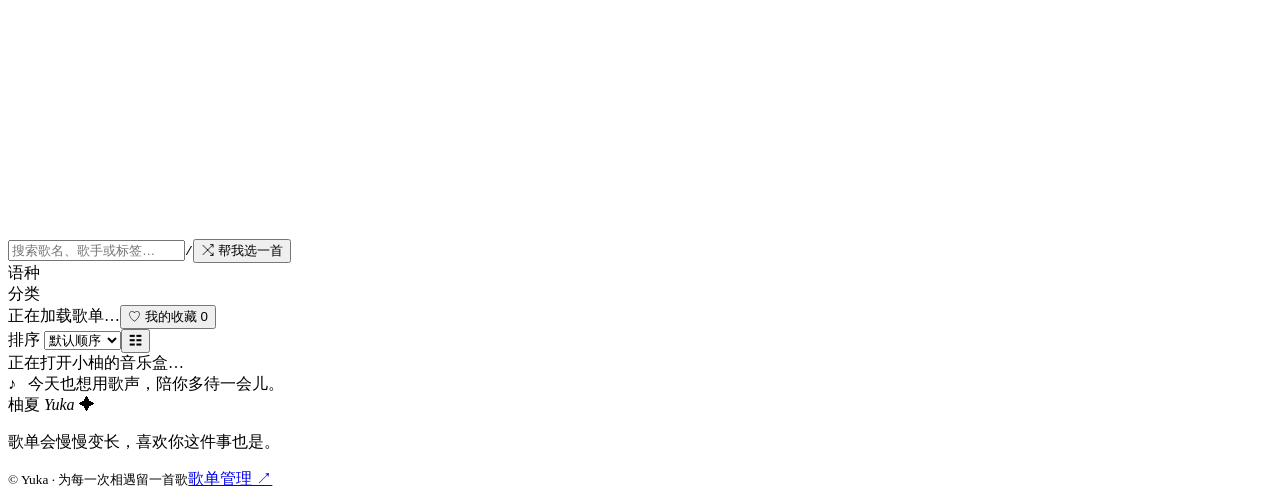
==== commit 5d5bd3cc: "feat: apply v3 ui package (new interface + 288 songs)" ====
--- a/index.html
+++ b/index.html
@@ -1,462 +1,20 @@
-<!DOCTYPE html>
-<html lang="zh-CN">
-<head>
-<meta charset="UTF-8">
-<meta name="viewport" content="width=device-width, initial-scale=1">
-<title>柚夏yuka的点歌歌单</title>
-<link rel="icon" href="data:image/svg+xml,%3Csvg xmlns='http://www.w3.org/2000/svg' viewBox='0 0 24 24'%3E%3Crect width='24' height='24' rx='5' fill='%23e0353b'/%3E%3Cpath d='M12 3v10.55c-.59-.34-1.27-.55-2-.55-2.21 0-4 1.79-4 4s1.79 4 4 4 4-1.79 4-4V7h4V3H12z' fill='%23fff'/%3E%3C/svg%3E">
-<style>
-  :root {
-    --accent: #e0353b;
-    --accent-dark: #c12a30;
-    --ink: #1f2937;
-    --ink-2: #6b7280;
-    --line: #e5e7eb;
-    --bg: #ffffff;
-    --bg-soft: #f9fafb;
-    --tag-bg: #fef2f2;
-    --tag-ink: #b91c1c;
-  }
-  * { box-sizing: border-box; }
-  html { scroll-behavior: smooth; }
-  body {
-    margin: 0;
-    font-family: "Microsoft YaHei", "PingFang SC", system-ui, -apple-system, sans-serif;
-    background: var(--bg-soft);
-    color: var(--ink);
-    font-size: 14px;
-    line-height: 1.6;
-  }
-  .wrap { max-width: 1080px; margin: 0 auto; padding: 16px 16px 48px; }
-
-  /* ===== 顶部 ===== */
-  header.top {
-    display: flex; align-items: center; justify-content: space-between;
-    gap: 12px; flex-wrap: wrap; padding: 18px 4px 6px;
-  }
-  .brand { display: flex; align-items: center; gap: 10px; }
-  .brand .logo {
-    width: 34px; height: 34px; border-radius: 9px; background: var(--accent);
-    color: #fff; display: flex; align-items: center; justify-content: center;
-    font-size: 18px; flex: none;
-  }
-  .brand h1 { margin: 0; font-size: 22px; font-weight: 700; letter-spacing: .5px; }
-  .brand small { display: block; color: var(--ink-2); font-weight: 400; font-size: 12px; }
-  .btn {
-    border: 1px solid var(--line); background: #fff; color: var(--ink);
-    padding: 7px 14px; border-radius: 8px; font-size: 14px; cursor: pointer;
-    font-family: inherit; transition: background .12s, border-color .12s, color .12s;
-  }
-  .btn:hover { background: var(--bg-soft); }
-  .btn-primary {
-    background: var(--accent); border-color: var(--accent); color: #fff; font-weight: 600;
-  }
-  .btn-primary:hover { background: var(--accent-dark); border-color: var(--accent-dark); }
-  .btn-ghost { border-color: transparent; color: var(--ink-2); }
-
-  /* ===== 筛选区 ===== */
-  .filter-panel {
-    background: var(--bg); border: 1px solid var(--line); border-radius: 12px;
-    padding: 14px 16px; margin: 12px 0 14px;
-  }
-  .filter-row { display: flex; flex-wrap: wrap; gap: 8px 12px; align-items: center; }
-  .filter-row + .filter-row { margin-top: 10px; }
-  .f-label { color: var(--ink-2); font-size: 13px; flex: none; }
-  .chips { display: flex; flex-wrap: wrap; gap: 8px; }
-  .chip {
-    border: 1px solid var(--line); background: #fff; color: var(--ink-2);
-    padding: 3px 12px; border-radius: 999px; font-size: 13px; cursor: pointer;
-    font-family: inherit; transition: all .12s;
-  }
-  .chip:hover { border-color: var(--accent); color: var(--accent); }
-  .chip.on { background: var(--accent); border-color: var(--accent); color: #fff; }
-  .search-input, .select {
-    border: 1px solid var(--line); border-radius: 8px; padding: 6px 10px;
-    font-size: 14px; font-family: inherit; background: #fff; color: var(--ink);
-    min-width: 120px;
-  }
-  .search-input:focus, .select:focus { outline: 2px solid rgba(224,53,59,.25); border-color: var(--accent); }
-  .search-input { min-width: 130px; }
-
-  /* ===== 统计 + 表格 ===== */
-  .meta-line { display: flex; align-items: center; justify-content: space-between; margin: 4px 2px 10px; color: var(--ink-2); font-size: 13px; flex-wrap: wrap; gap: 8px; }
-  .table-shell { background: var(--bg); border: 1px solid var(--line); border-radius: 12px; overflow: hidden; }
-  .table-scroll { overflow-x: auto; }
-  table { width: 100%; border-collapse: collapse; table-layout: fixed; min-width: 760px; }
-  thead th {
-    background: var(--bg-soft); border-bottom: 1px solid var(--line);
-    padding: 10px 10px; text-align: left; font-weight: 600; font-size: 13px; color: var(--ink-2);
-    white-space: nowrap;
-  }
-  tbody td { padding: 9px 10px; border-bottom: 1px solid #f3f4f6; vertical-align: middle; }
-  tbody tr:last-child td { border-bottom: none; }
-  tbody tr:hover { background: #fafafa; }
-  .song-name { font-weight: 600; }
-  .tag { display: inline-block; background: var(--tag-bg); color: var(--tag-ink); border-radius: 4px; padding: 1px 7px; margin: 2px 4px 2px 0; font-size: 12px; }
-  .sc-free { color: #15803d; }
-  .sc-fee { color: var(--accent); font-weight: 600; }
-  .btn-mini {
-    border: 1px solid var(--accent); background: #fff; color: var(--accent);
-    padding: 3px 12px; border-radius: 6px; font-size: 13px; cursor: pointer; font-family: inherit;
-  }
-  .btn-mini:hover { background: var(--accent); color: #fff; }
-  .empty { text-align: center; padding: 48px 16px; color: var(--ink-2); }
-
-  /* ===== 分页 ===== */
-  .pager { display: flex; align-items: center; justify-content: space-between; gap: 12px; flex-wrap: wrap; padding: 14px 16px; }
-  .pager-pages { display: flex; align-items: center; gap: 6px; flex-wrap: wrap; }
-  .pg {
-    min-width: 34px; height: 34px; padding: 0 8px; border: 1px solid var(--line); background: #fff;
-    border-radius: 7px; font-size: 13px; cursor: pointer; font-family: inherit; color: var(--ink);
-    display: inline-flex; align-items: center; justify-content: center;
-  }
-  .pg:hover:not(:disabled):not(.cur) { border-color: var(--accent); color: var(--accent); }
-  .pg.cur { background: var(--accent); border-color: var(--accent); color: #fff; font-weight: 600; }
-  .pg:disabled { opacity: .4; cursor: not-allowed; }
-  .pg.ellipsis { border-color: transparent; background: transparent; cursor: default; }
-  .pager-info { color: var(--ink-2); font-size: 13px; display: flex; align-items: center; gap: 10px; flex-wrap: wrap; }
-
-  /* ===== 提示条 ===== */
-  .notice {
-    background: #fffbeb; border: 1px solid #fde68a; color: #92400e;
-    padding: 8px 14px; border-radius: 10px; font-size: 13px; margin: 0 0 12px;
-  }
-
-
-  /* ===== toast ===== */
-  .toast {
-    position: fixed; left: 50%; bottom: 32px; transform: translateX(-50%);
-    background: #111827; color: #fff; padding: 10px 18px; border-radius: 10px;
-    font-size: 14px; opacity: 0; pointer-events: none; transition: opacity .2s; z-index: 99;
-    max-width: 84vw; box-shadow: 0 8px 24px rgba(0,0,0,.18);
-  }
-  .toast.show { opacity: 1; }
-
-  @media (max-width: 560px) {
-    .brand h1 { font-size: 19px; }
-    .filter-panel { padding: 12px; }
-    .btn { padding: 6px 11px; }
-    .search-input, .select { min-width: 0; flex: 1 1 130px; }
-    .pager { justify-content: center; }
-  }
-</style>
-</head>
-<body>
-<div class="wrap">
-
-  <header class="top">
-    <div class="brand">
-      <div class="logo"><svg viewBox="0 0 24 24" width="20" height="20" fill="currentColor" aria-hidden="true"><path d="M12 3v10.55c-.59-.34-1.27-.55-2-.55-2.21 0-4 1.79-4 4s1.79 4 4 4 4-1.79 4-4V7h4V3H12z"/></svg></div>
-      <div>
-        <h1>柚夏yuka的点歌歌单</h1>
-        <small>点击歌名左侧的点歌按钮即可复制</small>
-      </div>
-    </div>
-  </header>
-
-  <div class="notice" id="noticeBar" hidden>
-    当前显示内置示例数据（本地预览）。网站部署后会自动读取线上歌单。
-  </div>
-
-  <div class="filter-panel">
-    <div class="filter-row">
-      <span class="f-label">筛选</span>
-      <input class="search-input" id="qName" placeholder="搜曲名">
-      <input class="search-input" id="qArtist" placeholder="搜原唱">
-      <select class="select" id="qLang">
-        <option value="全部">语种：全部</option>
-        <option>国语</option><option>粤语</option><option>日语</option><option>外语</option>
-      </select>
-      <select class="select" id="qSc">
-        <option value="全部">SC点歌：全部</option>
-        <option value="免费">免费</option>
-        <option value="收费">收费</option>
-      </select>
-      <select class="select" id="qSort">
-        <option value="default">排序：默认</option>
-        <option value="lang">排序：语种</option>
-        <option value="name">排序：歌名</option>
-      </select>
-      <button class="btn btn-primary" id="btnQuery">查询</button>
-      <button class="btn" id="btnReset">重置</button>
-      <button class="btn btn-primary" id="btnRandom">随机一下</button>
-    </div>
-  </div>
-
-  <div class="meta-line">
-    <span>共 <b id="totalCount">0</b> 首 · 当前筛选出 <b id="filteredCount">0</b> 首</span>
-    <span>SC点歌：<span class="sc-free">免费</span> 可免费点 / <span class="sc-fee">数字</span> 为点歌价格（SC）</span>
-  </div>
-
-  <div class="table-shell">
-    <div class="table-scroll">
-      <table>
-        <colgroup>
-          <col style="width:64px"><col style="width:20%"><col style="width:15%"><col style="width:8%">
-          <col style="width:9%"><col style="width:19%"><col style="width:7%"><col style="width:22%">
-        </colgroup>
-        <thead>
-          <tr><th>点歌</th><th>曲名</th><th>原唱</th><th>语种</th><th>SC点歌</th><th>标签</th><th>歌切</th><th>备注</th></tr>
-        </thead>
-        <tbody id="tbody"></tbody>
-      </table>
-    </div>
-    <div class="pager">
-      <div class="pager-pages" id="pagerPages"></div>
-      <div class="pager-info">
-        <select class="select" id="pageSize">
-          <option value="10">每页 10 首</option>
-          <option value="15" selected>每页 15 首</option>
-          <option value="20">每页 20 首</option>
-        </select>
-        <span id="pagerInfo"></span>
-      </div>
-    </div>
-  </div>
-</div>
-
-<div class="toast" id="toast"></div>
-
-<script>
-(function () {
-  "use strict";
-
-  // 内嵌示例数据（本地 file:// 预览兜底；部署后由 data/songs.json 覆盖）
-  var EMBED = [
-    {"name":"阿拉斯加海湾","artist":"蓝心羽","lang":"国语","sc":"50","tags":["流行","抒情"],"cut":"无","note":""},
-    {"name":"爱的回归线","artist":"陈韵若","lang":"国语","sc":"免费","tags":["流行"],"cut":"无","note":""},
-    {"name":"爱的双重魔力","artist":"刘瑞琦","lang":"国语","sc":"免费","tags":["流行"],"cut":"无","note":""},
-    {"name":"爱情讯息","artist":"一明","lang":"国语","sc":"免费","tags":["流行"],"cut":"无","note":""},
-    {"name":"爱如火","artist":"那艺娜","lang":"国语","sc":"免费","tags":["流行"],"cut":"无","note":""},
-    {"name":"春の风","artist":"米津玄师","lang":"日语","sc":"免费","tags":["V家","ACG"],"cut":"无","note":""},
-    {"name":"凑热闹","artist":"BY2","lang":"国语","sc":"免费","tags":["流行"],"cut":"无","note":""},
-    {"name":"大眠","artist":"王心凌","lang":"国语","sc":"免费","tags":["流行"],"cut":"无","note":""},
-    {"name":"大鱼","artist":"周深","lang":"国语","sc":"免费","tags":["古风"],"cut":"有","note":"高音"},
-    {"name":"冻结","artist":"王心凌","lang":"国语","sc":"免费","tags":["流行"],"cut":"无","note":""},
-    {"name":"多远都要在一起","artist":"G.E.M.邓紫棋","lang":"国语","sc":"免费","tags":["流行"],"cut":"无","note":""},
-    {"name":"浮光","artist":"周深","lang":"国语","sc":"免费","tags":["古风"],"cut":"有","note":""},
-    {"name":"浮生未歇","artist":"音频怪物","lang":"国语","sc":"免费","tags":["古风"],"cut":"无","note":""},
-    {"name":"干物女","artist":"洛天依","lang":"国语","sc":"免费","tags":["V家"],"cut":"无","note":""},
-    {"name":"给我一个理由忘记","artist":"A-Lin","lang":"国语","sc":"免费","tags":["流行"],"cut":"无","note":""}
-  ];
-
-  var STYLE_ORDER = ["流行","摇滚","古风","V家","ACG","抒情","民族","东方","RAP","爵士","美声"];
-
-  var songs = EMBED;
-  var usingEmbed = true;
-  var state = { page: 1, pageSize: 15, qName: "", qArtist: "", lang: "全部", sc: "全部", styles: {}, sort: "default" };
-  var lastFiltered = [];
-
-  var $ = function (id) { return document.getElementById(id); };
-
-  /* ---------- 数据加载：优先读 data/songs.json ---------- */
-  function normalize(list) {
-    return list.map(function (s) {
-      var t = s.tags || s.标签 || "";
-      if (typeof t === "string") t = t.split(/[|｜,，]/).map(function (x) { return x.trim(); }).filter(Boolean);
-      else if (!Array.isArray(t)) t = [];
-      return {
-        name: s.name || s.曲名 || s.歌名 || "",
-        artist: s.artist || s.原唱 || s.歌手 || "",
-        lang: s.lang || s.语种 || "",
-        sc: String(s.sc != null ? s.sc : (s["SC点歌"] != null ? s["SC点歌"] : "免费")),
-        tags: t,
-        cut: s.cut || s.歌切 || "",
-        note: s.note || s.备注 || ""
-      };
-    }).filter(function (s) { return s.name; });
-  }
-
-  function loadData() {
-    var url = "data/songs.json";
-    fetch(url, { cache: "no-store" })
-      .then(function (res) { if (!res.ok) throw new Error("http " + res.status); return res.json(); })
-      .then(function (j) {
-        var list = normalize(Array.isArray(j) ? j : (j.songs || []));
-        if (!list.length) throw new Error("empty");
-        songs = list;
-        usingEmbed = false;
-        $("noticeBar").hidden = true;
-        rebuild();
-      })
-      .catch(function () { usingEmbed = true; rebuild(); });
-  }
-
-  /* ---------- 筛选与排序 ---------- */
-  function filtered() {
-    var qn = state.qName.trim().toLowerCase(), qa = state.qArtist.trim().toLowerCase();
-    var out = songs.filter(function (s) {
-      if (qn && s.name.toLowerCase().indexOf(qn) < 0) return false;
-      if (qa && s.artist.toLowerCase().indexOf(qa) < 0) return false;
-      if (state.lang !== "全部" && s.lang !== state.lang) return false;
-      if (state.sc === "免费" && s.sc !== "免费") return false;
-      if (state.sc === "收费" && s.sc === "免费") return false;
-      var styleOn = Object.keys(state.styles).some(function (k) { return state.styles[k]; });
-      if (styleOn) {
-        var hit = false;
-        Object.keys(state.styles).forEach(function (k) {
-          if (state.styles[k] && s.tags.indexOf(k) >= 0) hit = true;
-        });
-        if (!hit) return false;
-      }
-      return true;
-    });
-    if (state.sort === "lang") out = out.slice().sort(function (a, b) { return a.lang.localeCompare(b.lang, "zh") || a.name.localeCompare(b.name, "zh"); });
-    if (state.sort === "name") out = out.slice().sort(function (a, b) { return a.name.localeCompare(b.name, "zh"); });
-    return out;
-  }
-
-  /* ---------- 渲染 ---------- */
-  function renderAll() {
-    var list = filtered();
-    lastFiltered = list;
-    var total = list.length;
-    var pages = Math.max(1, Math.ceil(total / state.pageSize));
-    if (state.page > pages) state.page = pages;
-    if (state.page < 1) state.page = 1;
-    $("totalCount").textContent = songs.length;
-    $("filteredCount").textContent = total;
-    renderRows(list, state.page, state.pageSize);
-    renderPager(pages);
-    var from = total ? (state.page - 1) * state.pageSize + 1 : 0;
-    var to = Math.min(state.page * state.pageSize, total);
-    $("pagerInfo").textContent = total ? "第 " + from + "–" + to + " 首，共 " + total + " 首" : "暂无歌曲";
-  }
-
-  function renderRows(list, page, size) {
-    var tb = $("tbody");
-    var slice = list.slice((page - 1) * size, page * size);
-    if (!slice.length) {
-      tb.innerHTML = '<tr><td colspan="8"><div class="empty">没有符合条件的歌曲，试试清空筛选条件</div></td></tr>';
-      return;
-    }
-    var html = "";
-    slice.forEach(function (s) {
-      var tags = (s.tags || []).map(function (t) { return '<span class="tag">' + esc(t) + "</span>"; }).join("");
-      var sc = s.sc === "免费"
-        ? '<span class="sc-free">免费</span>'
-        : '<span class="sc-fee">' + esc(s.sc) + "</span>";
-      html += "<tr>" +
-        '<td><button class="btn-mini" data-name="' + esc(s.name) + '" data-artist="' + esc(s.artist) + '" type="button">点歌</button></td>' +
-        '<td class="song-name">' + esc(s.name) + "</td>" +
-        "<td>" + esc(s.artist) + "</td>" +
-        "<td>" + esc(s.lang) + "</td>" +
-        "<td>" + sc + "</td>" +
-        "<td>" + (tags || '<span class="f-label">—</span>') + "</td>" +
-        "<td>" + esc(s.cut) + "</td>" +
-        "<td>" + esc(s.note) + "</td>" +
-        "</tr>";
-    });
-    tb.innerHTML = html;
-    Array.prototype.forEach.call(tb.querySelectorAll(".btn-mini"), function (b) {
-      b.addEventListener("click", function () {
-        copyText(b.getAttribute("data-name") + " - " + b.getAttribute("data-artist"));
-      });
-    });
-  }
-
-  function pagerPages(cur, total) {
-    if (total <= 7) {
-      var r = [];
-      for (var i = 1; i <= total; i++) r.push(i);
-      return r;
-    }
-    var set = [1, total, cur - 1, cur, cur + 1].filter(function (x) { return x >= 1 && x <= total; });
-    set = Array.from(new Set(set)).sort(function (a, b) { return a - b; });
-    var out = [], prev = 0;
-    set.forEach(function (p) {
-      if (p - prev > 1) out.push("…");
-      out.push(p);
-      prev = p;
-    });
-    return out;
-  }
-
-  function renderPager(pages) {
-    var box = $("pagerPages");
-    var arr = pagerPages(state.page, pages);
-    var html = "";
-    html += '<button class="pg" data-go="first" type="button">首页</button>';
-    html += '<button class="pg" data-go="prev" type="button" ' + (state.page <= 1 ? "disabled" : "") + '>上一页</button>';
-    arr.forEach(function (p) {
-      if (p === "…") { html += '<span class="pg ellipsis">…</span>'; return; }
-      html += '<button class="pg' + (p === state.page ? " cur" : "") + '" data-go="' + p + '" type="button">' + p + "</button>";
-    });
-    html += '<button class="pg" data-go="next" type="button" ' + (state.page >= pages ? "disabled" : "") + '>下一页</button>';
-    html += '<button class="pg" data-go="last" type="button">尾页</button>';
-    box.innerHTML = html;
-    Array.prototype.forEach.call(box.querySelectorAll(".pg[data-go]"), function (b) {
-      b.addEventListener("click", function () {
-        if (b.disabled) return;
-        var g = b.getAttribute("data-go");
-        if (g === "first") state.page = 1;
-        else if (g === "prev") state.page = Math.max(1, state.page - 1);
-        else if (g === "next") state.page = Math.min(pages, state.page + 1);
-        else if (g === "last") state.page = pages;
-        else state.page = parseInt(g, 10);
-        renderAll();
-        document.querySelector(".table-shell").scrollIntoView({ behavior: "smooth", block: "start" });
-      });
-    });
-  }
-
-  /* ---------- 工具 ---------- */
-  function esc(s) {
-    return String(s == null ? "" : s)
-      .replace(/&/g, "&amp;").replace(/</g, "&lt;").replace(/>/g, "&gt;")
-      .replace(/"/g, "&quot;");
-  }
-  var toastTimer = null;
-  function toast(msg) {
-    var t = $("toast");
-    t.textContent = msg;
-    t.classList.add("show");
-    clearTimeout(toastTimer);
-    toastTimer = setTimeout(function () { t.classList.remove("show"); }, 2400);
-  }
-  function copyText(text) {
-    var done = function () { toast("已复制：" + text); };
-    if (navigator.clipboard && navigator.clipboard.writeText) {
-      navigator.clipboard.writeText(text).then(done, function () { legacyCopy(text); done(); });
-    } else { legacyCopy(text); done(); }
-  }
-  function legacyCopy(text) {
-    var ta = document.createElement("textarea");
-    ta.value = text;
-    ta.style.position = "fixed"; ta.style.opacity = "0";
-    document.body.appendChild(ta);
-    ta.select();
-    try { document.execCommand("copy"); } catch (e) {}
-    document.body.removeChild(ta);
-  }
-
-  /* ---------- 事件 ---------- */
-  function bindEvents() {
-    $("btnRandom").addEventListener("click", function () {
-      if (!songs.length) return;
-      var s = songs[Math.floor(Math.random() * songs.length)];
-      toast("随机点歌：" + s.name);
-      copyText(s.name);
-    });
-    $("btnQuery").addEventListener("click", function () { state.page = 1; renderAll(); });
-    $("btnReset").addEventListener("click", function () {
-      state.qName = ""; state.qArtist = ""; state.lang = "全部"; state.sc = "全部"; state.styles = {}; state.sort = "default"; state.page = 1;
-      $("qName").value = ""; $("qArtist").value = ""; $("qLang").value = "全部"; $("qSc").value = "全部"; $("qSort").value = "default";
-      renderAll();
-    });
-    $("qName").addEventListener("input", function () { state.qName = this.value; state.page = 1; renderAll(); });
-    $("qArtist").addEventListener("input", function () { state.qArtist = this.value; state.page = 1; renderAll(); });
-    $("qLang").addEventListener("change", function () { state.lang = this.value; state.page = 1; renderAll(); });
-    $("qSc").addEventListener("change", function () { state.sc = this.value; state.page = 1; renderAll(); });
-    $("qSort").addEventListener("change", function () { state.sort = this.value; state.page = 1; renderAll(); });
-    $("pageSize").addEventListener("change", function () { state.pageSize = parseInt(this.value, 10); state.page = 1; renderAll(); });
-  }
-
-  function rebuild() { renderAll(); }
-
-  bindEvents();
-  loadData();
-})();
-</script>
-</body>
-</html>
+<!doctype html>
+<html lang="zh-CN">
+<head><meta charset="UTF-8"><meta name="viewport" content="width=device-width, initial-scale=1"><meta name="theme-color" content="#fbf7fa"><meta name="description" content="柚夏 Yuka 的点歌小站。找到喜欢的歌，点击歌名复制点歌口令。"><title>柚夏 Yuka · 点歌小站</title><link rel="icon" href="./assets/flower.svg" type="image/svg+xml"><link rel="stylesheet" href="./styles.css?v=20261022r3"><script src="./app.js?v=20261022r3" type="module"></script></head>
+<body>
+  <header class="site-header"><a class="brand" href="./" aria-label="柚夏点歌小站首页"><img src="./assets/flower.svg" alt="" width="32" height="32"><span><b>柚夏 <em>Yuka</em></b><small>SONG REQUEST</small></span></a><nav aria-label="主导航"><a class="nav-active" href="./">我的歌单</a><button class="plain" id="guide-open">点歌指南</button><a class="admin-link" href="./admin.html"><span aria-hidden="true">♧</span> 主播登录</a></nav></header>
+  <main class="page">
+    <section class="hero" aria-labelledby="hero-title"><img class="hero-signature" src="./assets/signature.jpg" alt=""><div class="hero-content"><span class="eyebrow"><span class="sparkle">✦</span> A LITTLE SONG, A LITTLE SUMMER</span><h1 id="hero-title">今天，想听小柚<br>唱什么<span class="handwritten">呢？</span></h1><p id="subtitle">把喜欢的歌，唱给刚好遇见的你。</p><div class="hero-actions"><a id="live-link" class="primary-button" hidden target="_blank" rel="noopener noreferrer">前往直播间 <span>↗</span></a><a class="soft-button" href="#songbook">去挑一首歌 <span>↓</span></a><span class="schedule" id="schedule">唱唱歌，也聊聊天</span></div></div><div class="hero-visual" aria-hidden="true"><span class="orbit orbit-one"></span><span class="orbit orbit-two"></span><span class="hero-star star-one">✧</span><span class="hero-star star-two">✦</span><div class="portrait-window"><img src="./assets/yuka-idol.webp" alt=""></div><div class="music-ticket"><span class="record">♪</span><span><small>NOW SINGING IN YOUR HEART</small><b>柚心民，谢谢你今天也陪着我♥</b></span><i>▂▅▃▆▂</i></div></div></section>
+    <aside class="notice"><span class="notice-icon" aria-hidden="true">♧</span><p id="announcement">点击歌名即可复制点歌口令，再粘贴到直播间弹幕。</p><button id="notice-guide" class="plain">怎么点歌 <span>↗</span></button></aside>
+    <section id="songbook" class="songbook" aria-labelledby="songbook-title"><div class="section-heading"><div><span class="eyebrow">THE SONGBOOK</span><h2 id="songbook-title">小柚的歌单<span class="tiny-flower">✿</span></h2><p id="description">挑一首喜欢的歌，让我们在旋律里见面吧。</p></div><div class="song-stats"><b id="song-count">—</b><span>首歌，等你来点</span></div></div>
+      <div id="demo-notice" class="demo-notice" hidden>当前展示的是示例歌单，尚未导入 Yuka 的正式歌单。<a href="./admin.html">去导入自己的歌单 →</a></div>
+      <div class="song-controls"><label class="search-wrap"><svg viewBox="0 0 24 24" aria-hidden="true"><circle cx="10.5" cy="10.5" r="6.5"/><path d="m16 16 4 4"/></svg><input type="search" id="search" placeholder="搜索歌名、歌手或标签…" autocomplete="off" aria-label="搜索歌名、歌手或标签"><kbd>/</kbd></label><button class="shuffle-button" id="random-song"><span aria-hidden="true">⤨</span> 帮我选一首</button></div>
+      <div class="filter-area"><div class="filter-line"><span class="filter-label">语种</span><div id="languages" class="filter-chips" role="group" aria-label="按语种筛选"></div></div><div class="filter-line"><span class="filter-label">分类</span><div id="categories" class="filter-chips" role="group" aria-label="按分类筛选"></div></div></div>
+      <div class="results-toolbar"><div><span id="result-count" aria-live="polite">正在加载歌单…</span><button id="favorites-filter" class="favorite-filter" aria-pressed="false">♡ 我的收藏 <span id="favorites-count">0</span></button></div><div class="view-options"><label>排序 <select id="sort" aria-label="歌曲排序"><option value="default">默认顺序</option><option value="title">歌名 A–Z</option></select></label><button id="view-toggle" class="icon-button" aria-label="切换为列表视图" aria-pressed="false">☷</button></div></div>
+      <div id="song-grid" class="song-grid" aria-busy="true"><div class="loading-state">正在打开小柚的音乐盒…</div></div><div class="end-note" id="end-note">♪ &nbsp; 今天也想用歌声，陪你多待一会儿。</div>
+    </section>
+  </main><footer class="site-footer"><span class="footer-brand">柚夏 <em>Yuka</em> <span>✦</span></span><p>歌单会慢慢变长，喜欢你这件事也是。</p><small>© <span id="year"></span> Yuka · 为每一次相遇留一首歌</small><a href="./admin.html">歌单管理 ↗</a></footer>
+  <div id="toast" class="toast" role="status" aria-live="polite" hidden></div>
+  <dialog id="guide-dialog"><button class="dialog-x" data-close aria-label="关闭">×</button><span class="eyebrow">HOW TO REQUEST</span><h2>把这首歌，交给小柚 ♡</h2><ol id="rules-list"></ol><div class="request-example" id="request-example">点歌 銀色飛行船</div><button class="primary-button full-width" data-close>知道啦，去选歌</button></dialog>
+  <dialog id="manual-copy"><button class="dialog-x" data-close aria-label="关闭">×</button><h2>长按复制这句口令</h2><p>浏览器暂时不允许自动复制，可以选中下面的文字手动复制。</p><input id="manual-text" readonly aria-label="点歌口令"><button class="primary-button full-width" data-close>复制好了</button></dialog>
+</body></html>
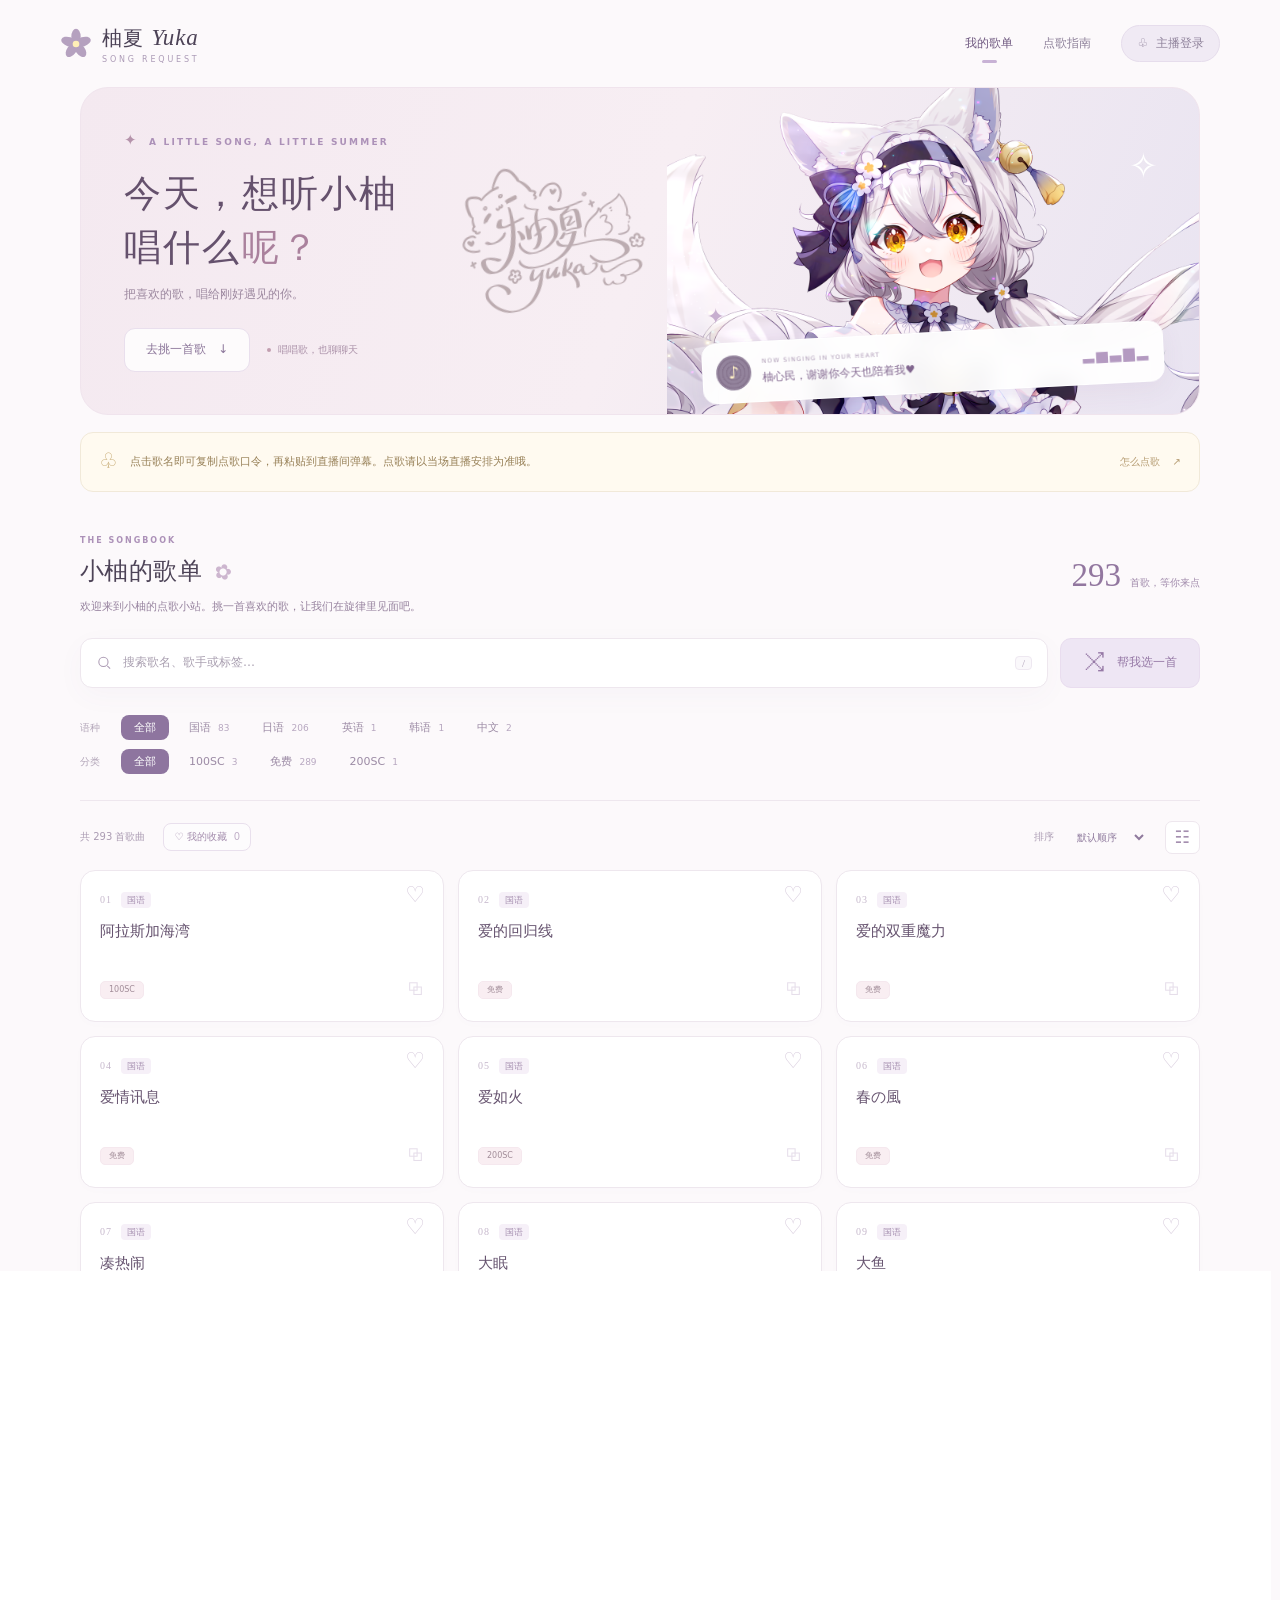
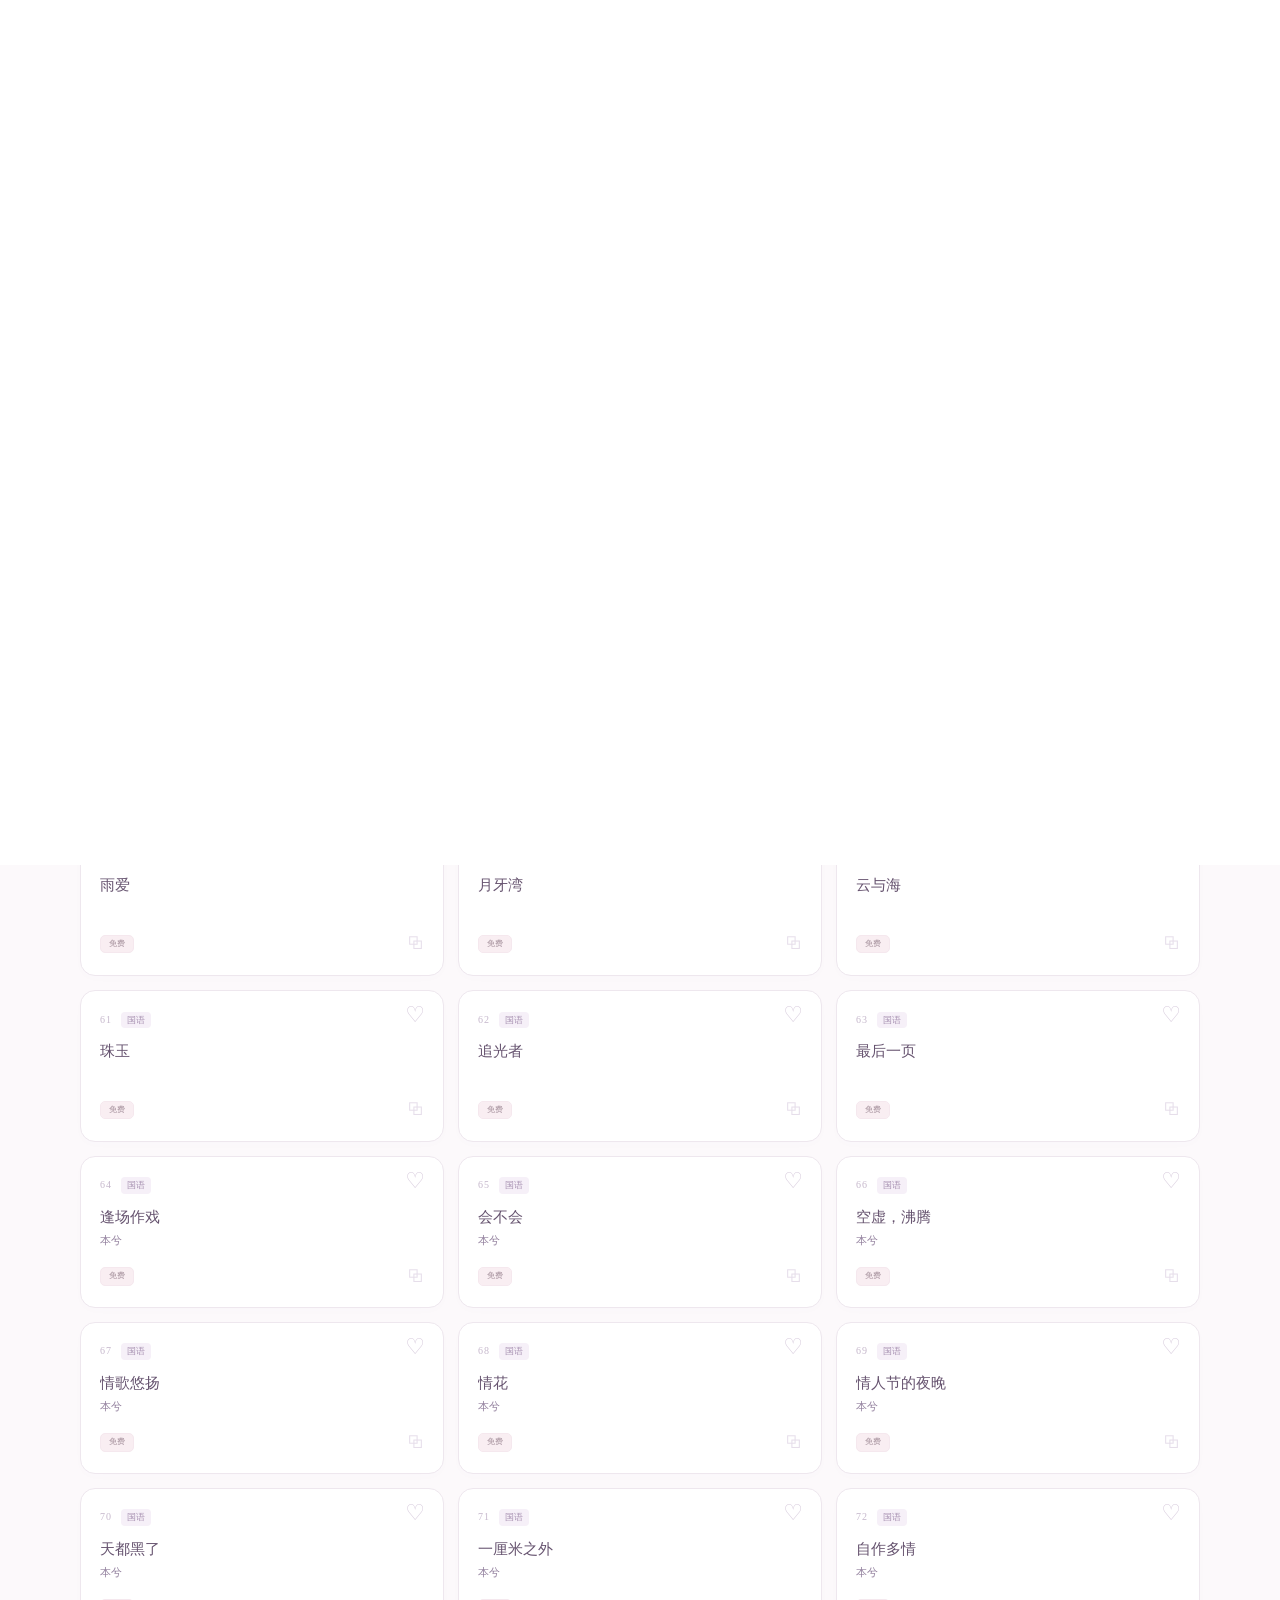
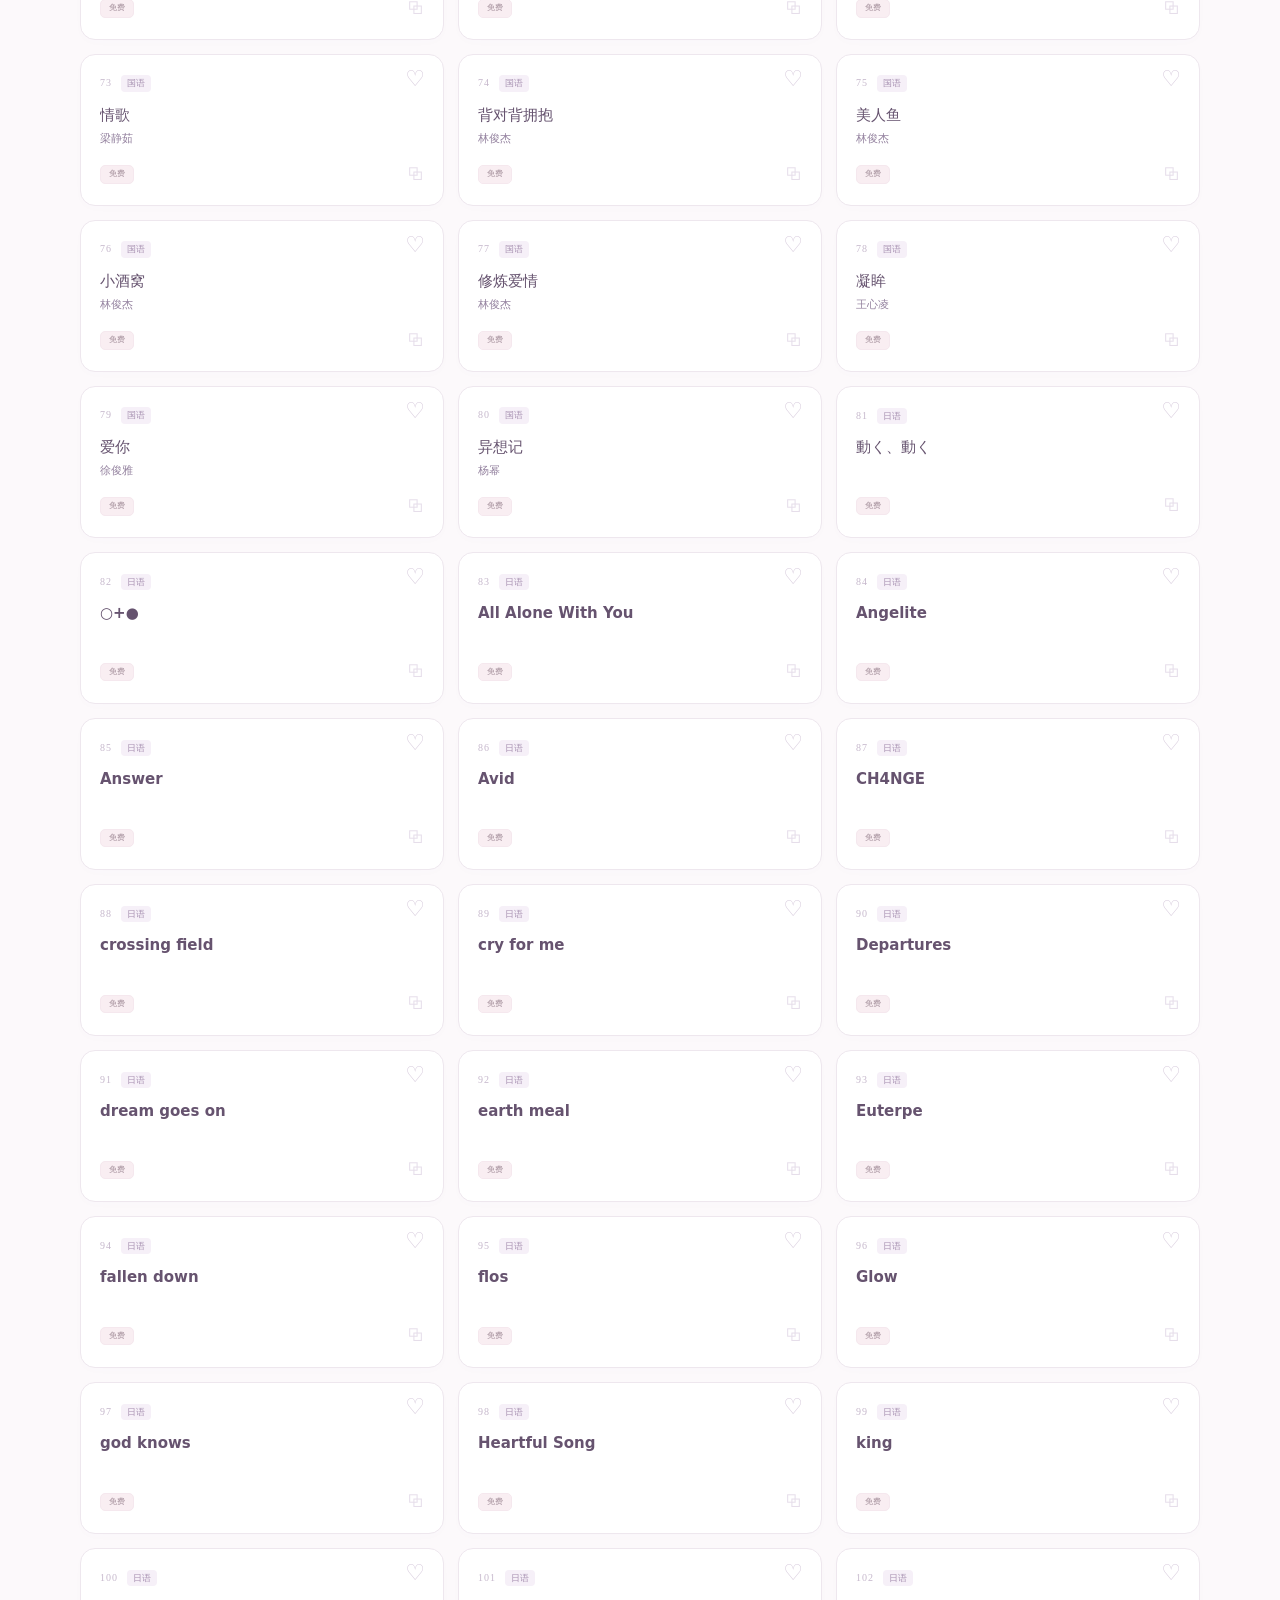
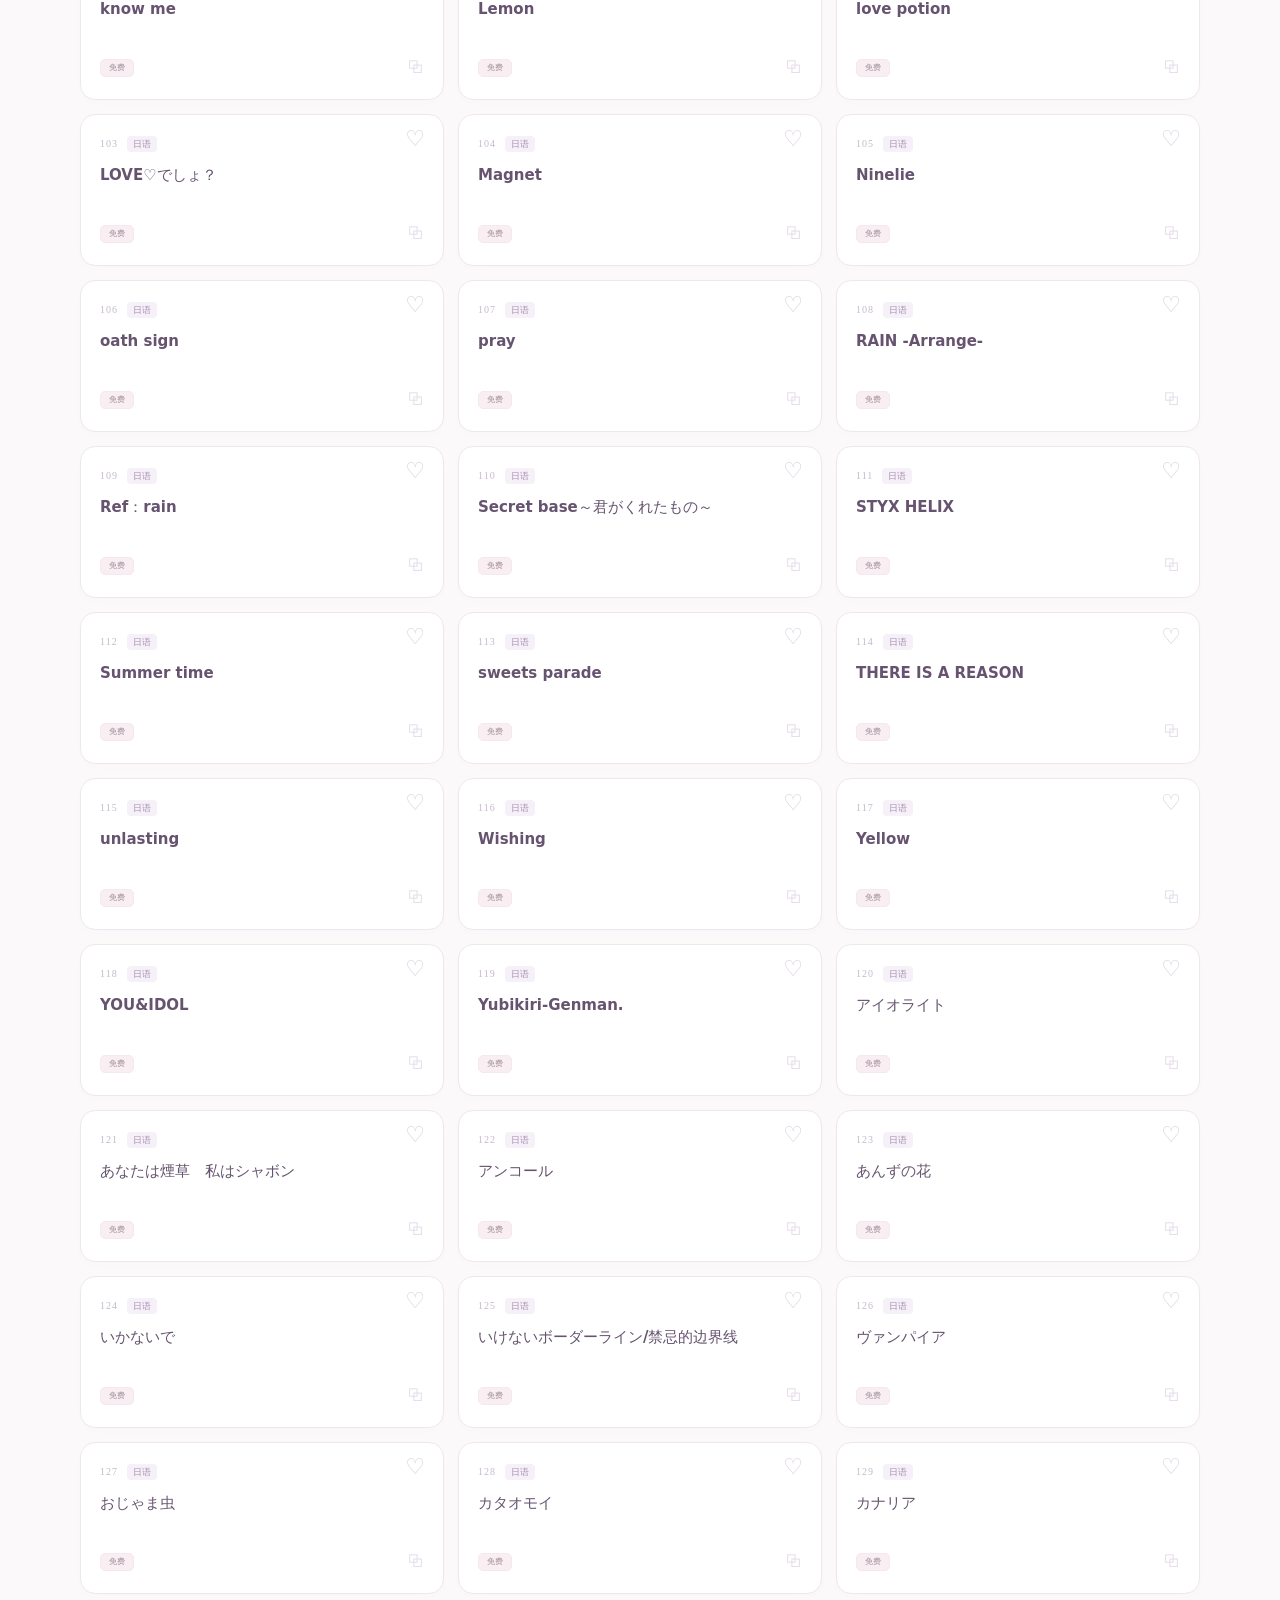
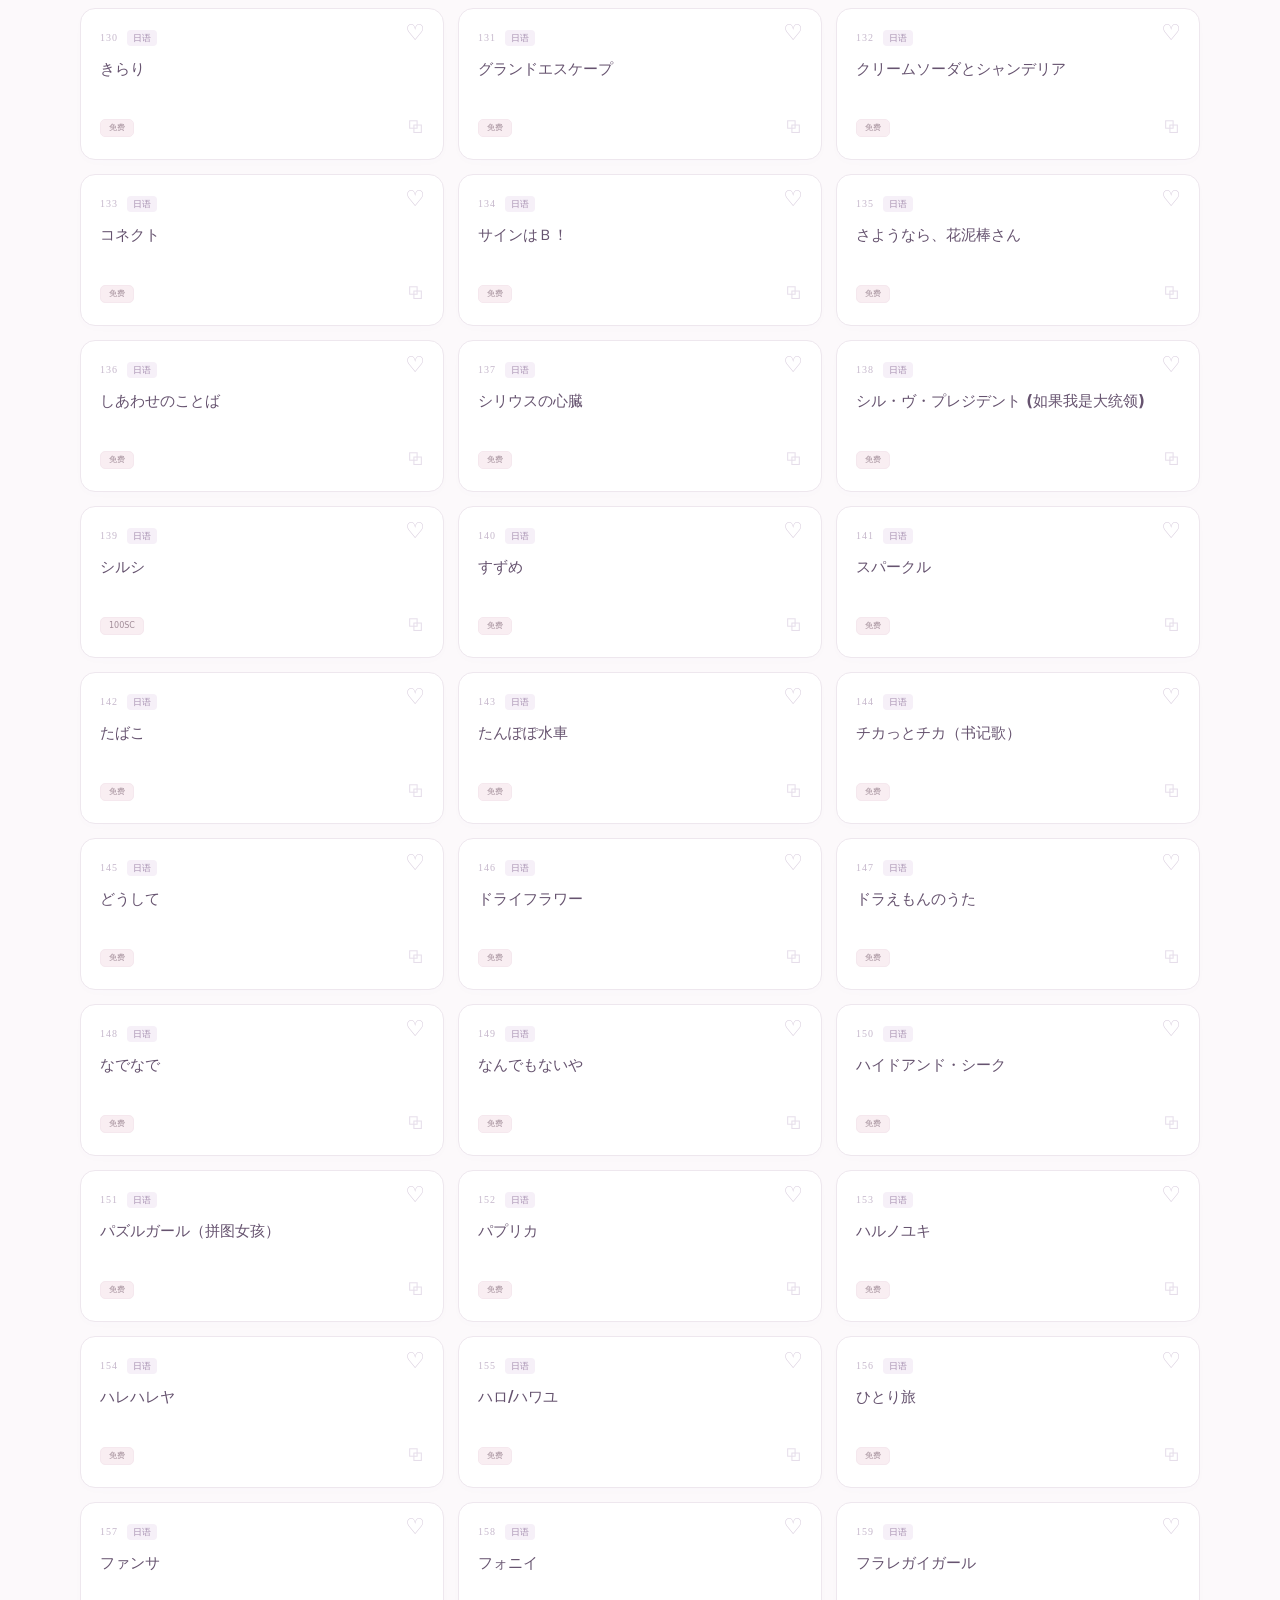
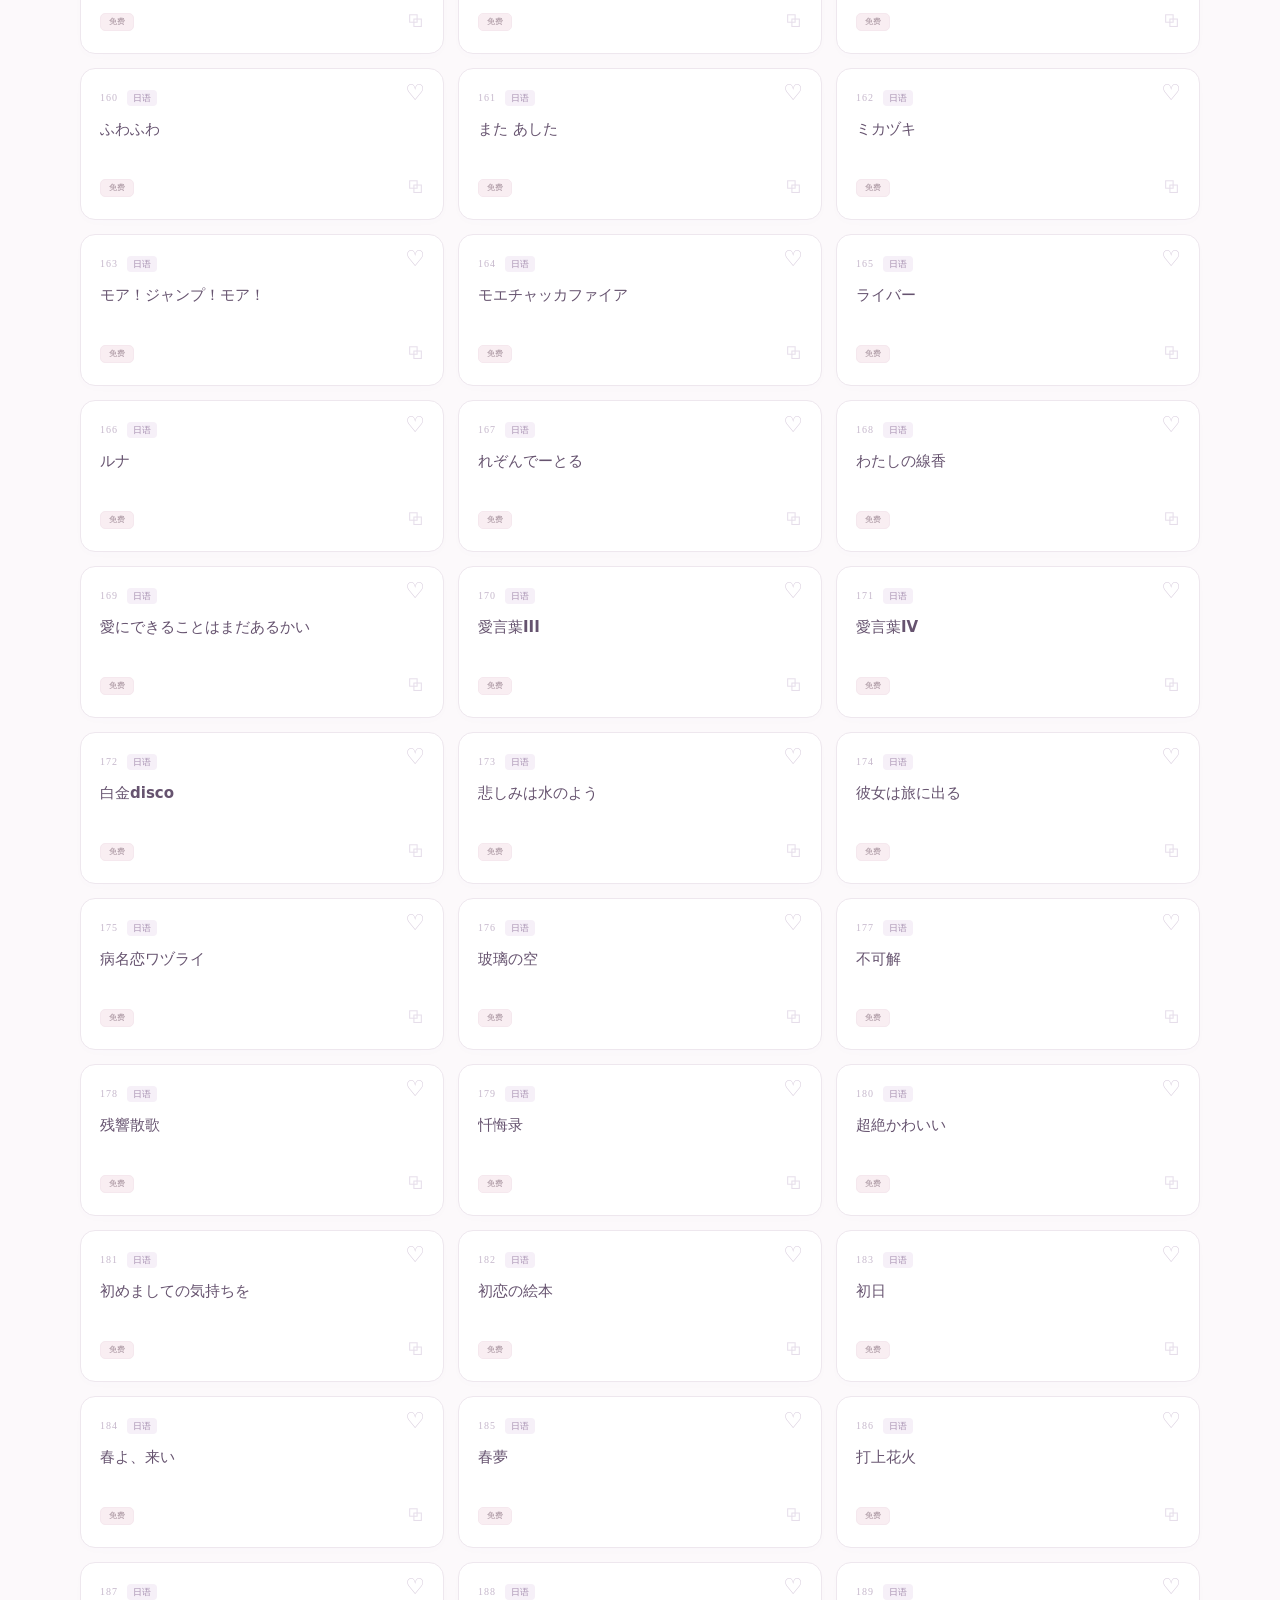
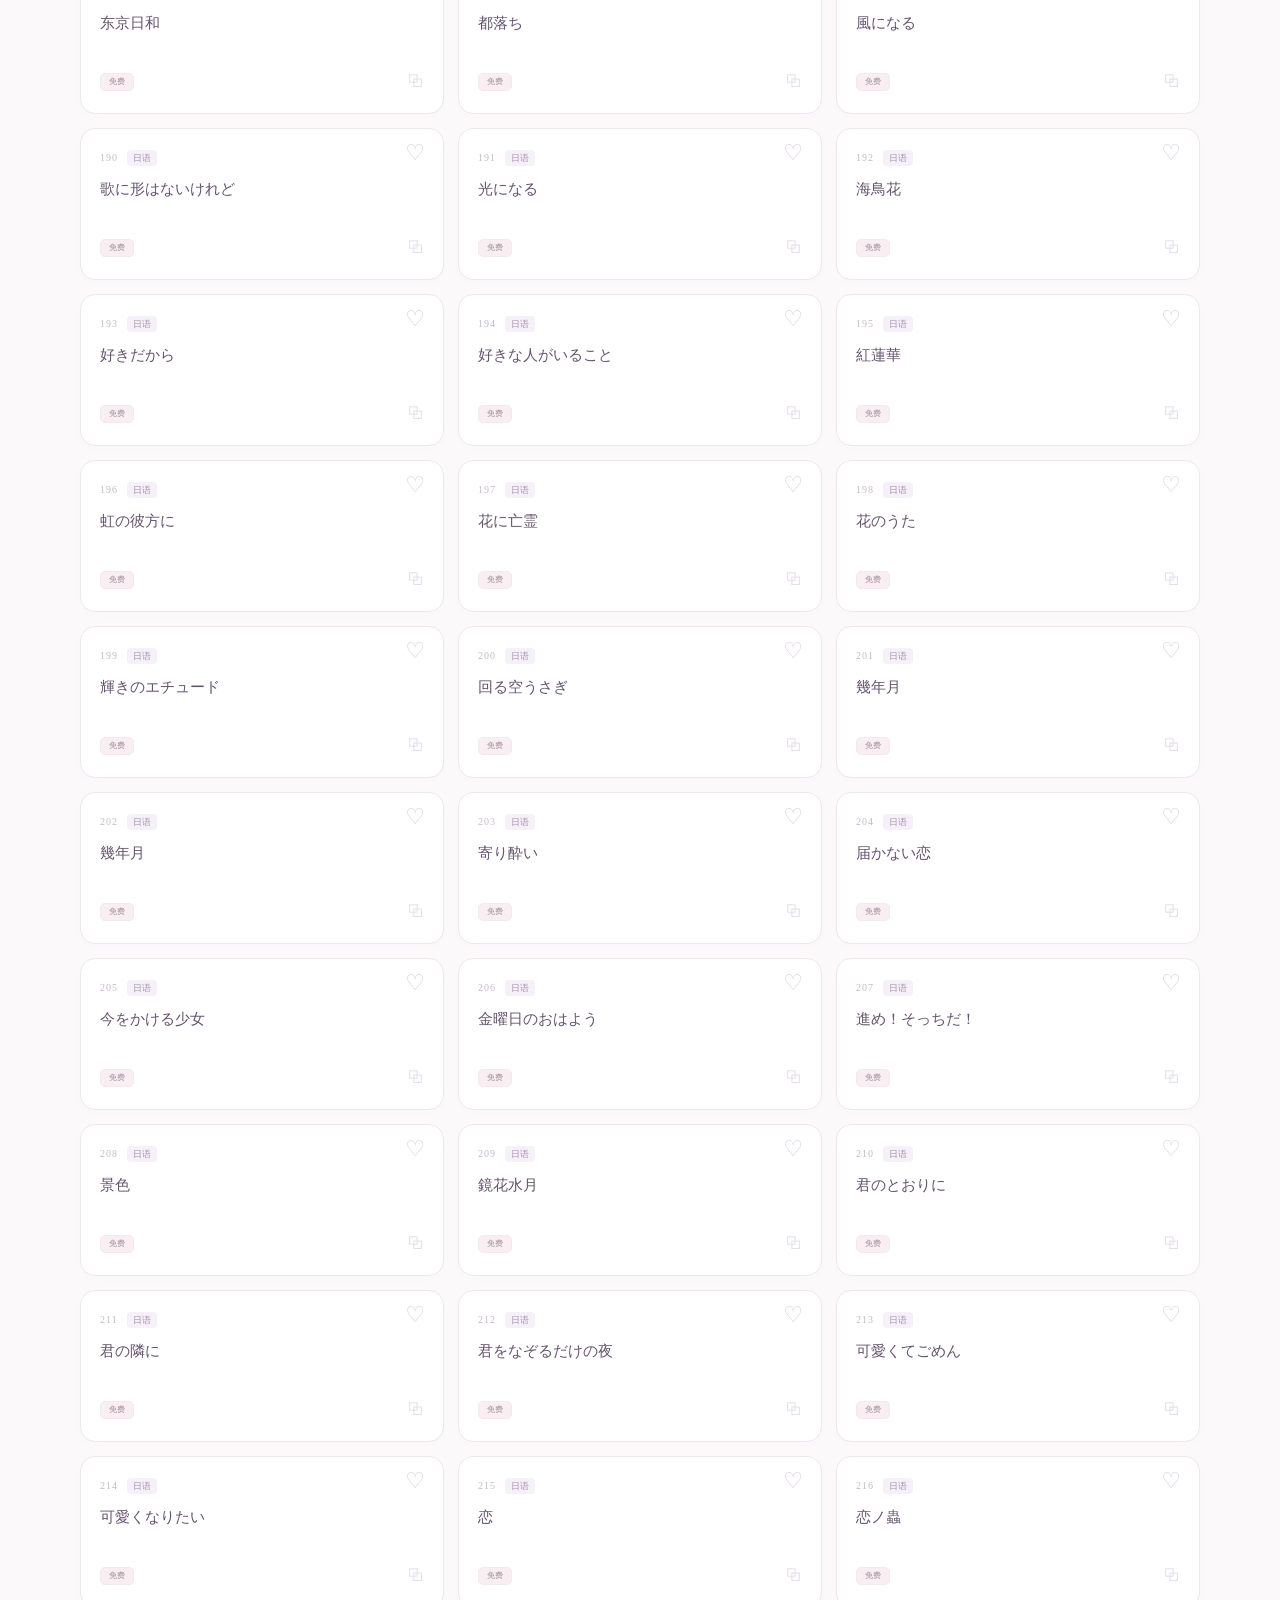
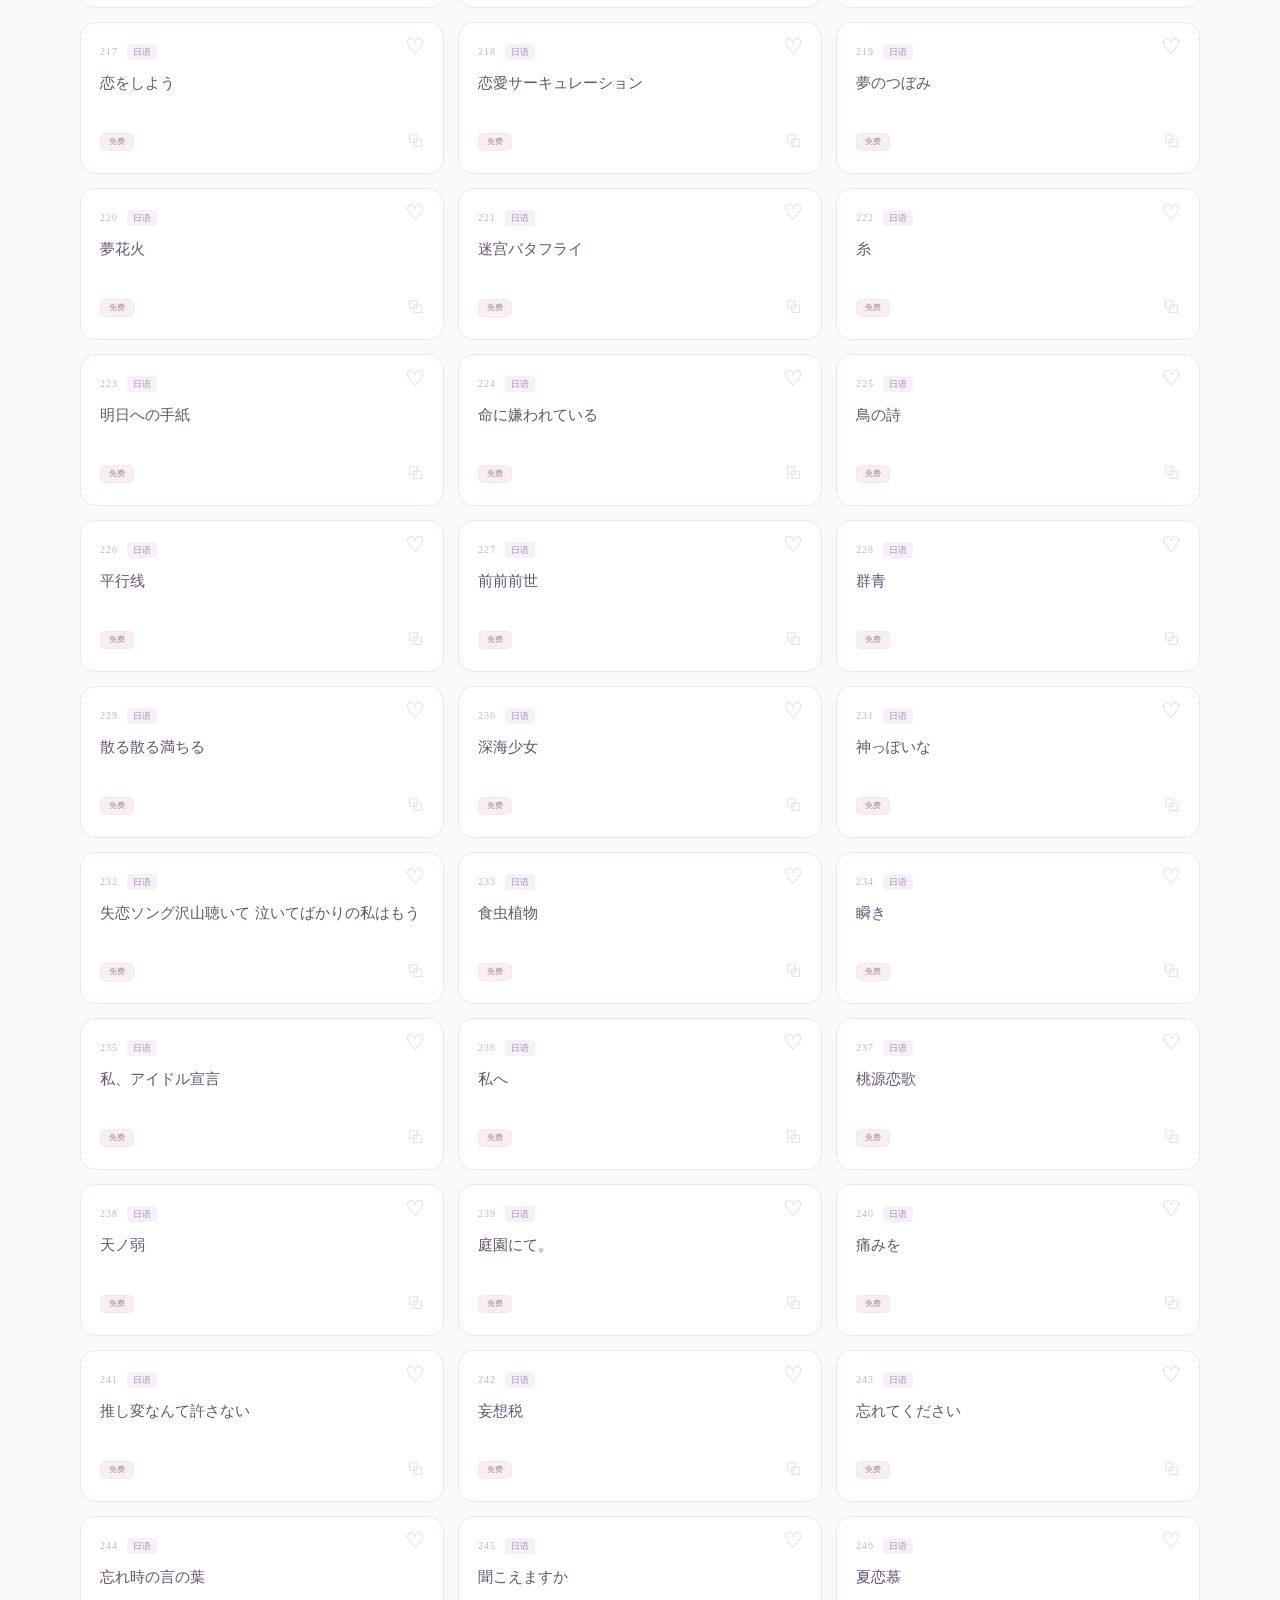
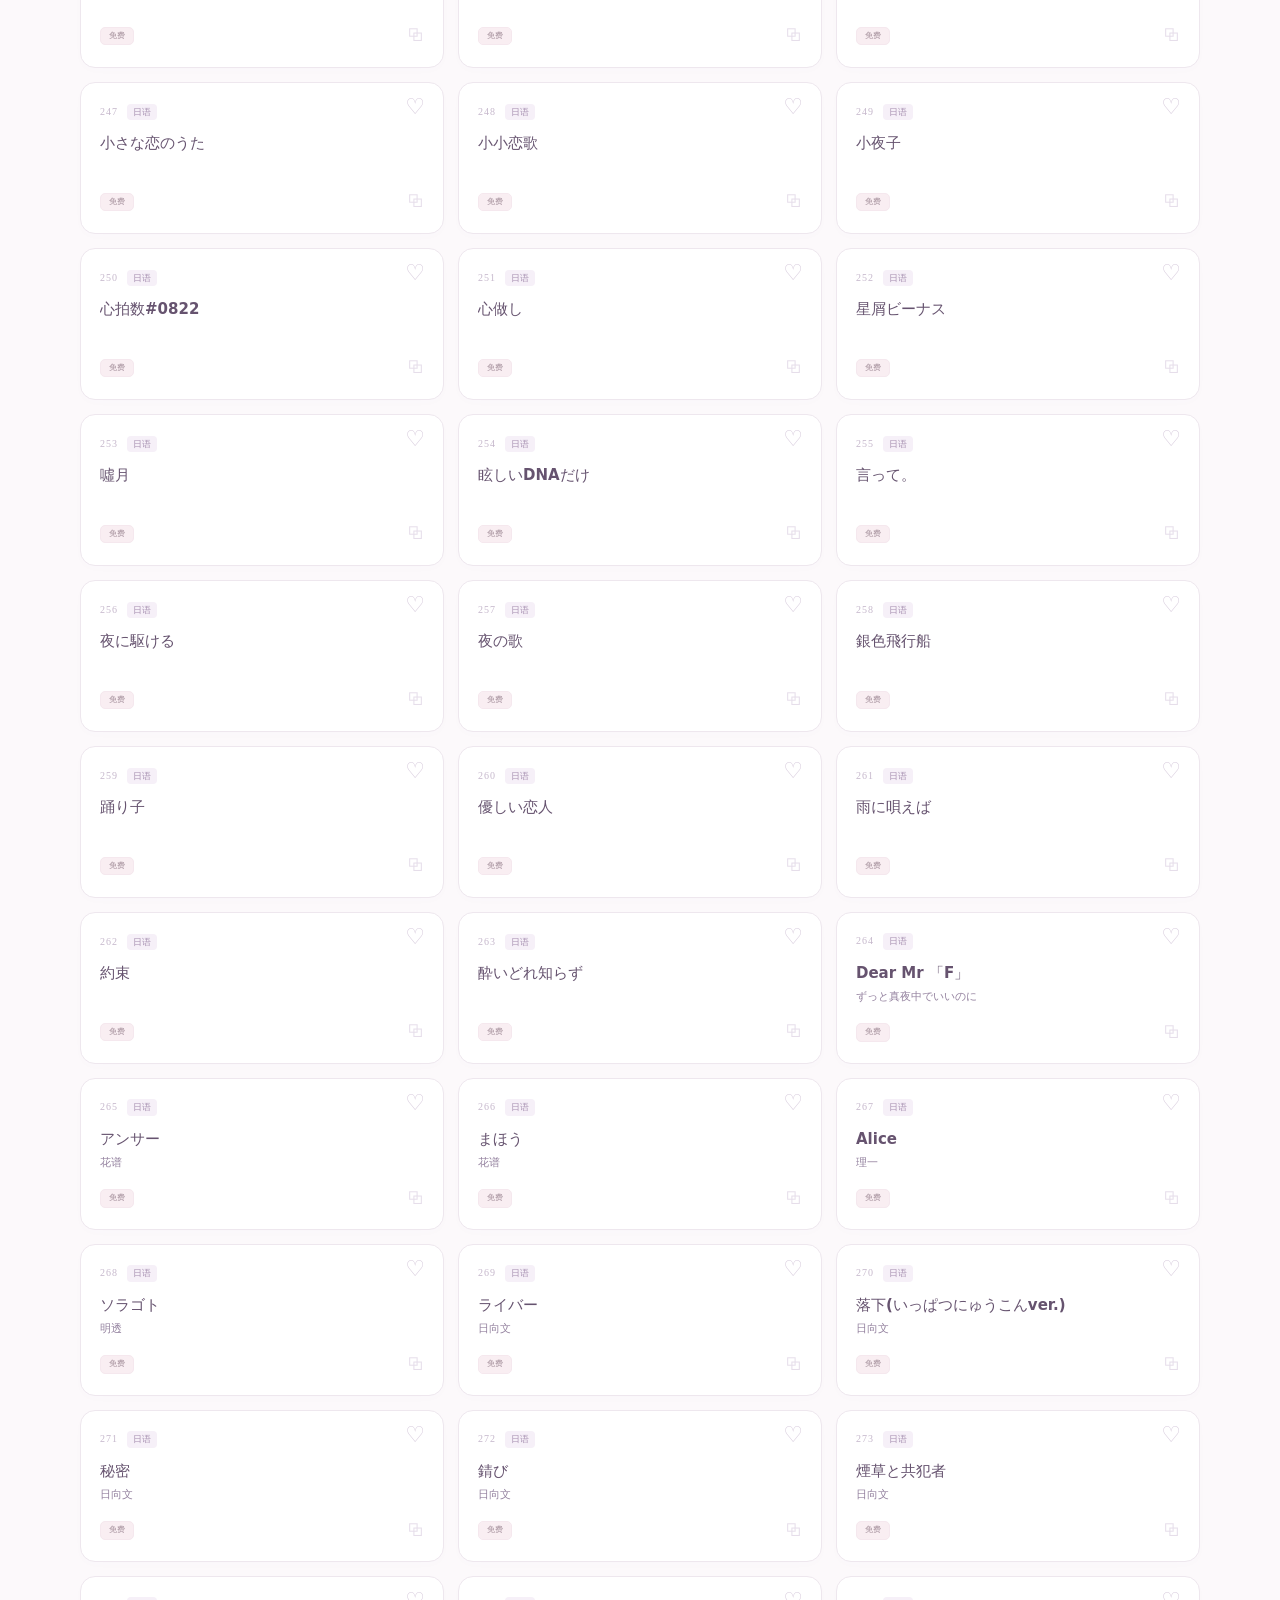
==== commit 3d7ed687: "feat: 日语歌中日双名升级 (translations + search + copy) #1" ====
--- a/index.html
+++ b/index.html
@@ -1,20 +1,20 @@
-<!doctype html>
-<html lang="zh-CN">
-<head><meta charset="UTF-8"><meta name="viewport" content="width=device-width, initial-scale=1"><meta name="theme-color" content="#fbf7fa"><meta name="description" content="柚夏 Yuka 的点歌小站。找到喜欢的歌，点击歌名复制点歌口令。"><title>柚夏 Yuka · 点歌小站</title><link rel="icon" href="./assets/flower.svg" type="image/svg+xml"><link rel="stylesheet" href="./styles.css?v=20261022r3"><script src="./app.js?v=20261022r3" type="module"></script></head>
-<body>
-  <header class="site-header"><a class="brand" href="./" aria-label="柚夏点歌小站首页"><img src="./assets/flower.svg" alt="" width="32" height="32"><span><b>柚夏 <em>Yuka</em></b><small>SONG REQUEST</small></span></a><nav aria-label="主导航"><a class="nav-active" href="./">我的歌单</a><button class="plain" id="guide-open">点歌指南</button><a class="admin-link" href="./admin.html"><span aria-hidden="true">♧</span> 主播登录</a></nav></header>
-  <main class="page">
-    <section class="hero" aria-labelledby="hero-title"><img class="hero-signature" src="./assets/signature.jpg" alt=""><div class="hero-content"><span class="eyebrow"><span class="sparkle">✦</span> A LITTLE SONG, A LITTLE SUMMER</span><h1 id="hero-title">今天，想听小柚<br>唱什么<span class="handwritten">呢？</span></h1><p id="subtitle">把喜欢的歌，唱给刚好遇见的你。</p><div class="hero-actions"><a id="live-link" class="primary-button" hidden target="_blank" rel="noopener noreferrer">前往直播间 <span>↗</span></a><a class="soft-button" href="#songbook">去挑一首歌 <span>↓</span></a><span class="schedule" id="schedule">唱唱歌，也聊聊天</span></div></div><div class="hero-visual" aria-hidden="true"><span class="orbit orbit-one"></span><span class="orbit orbit-two"></span><span class="hero-star star-one">✧</span><span class="hero-star star-two">✦</span><div class="portrait-window"><img src="./assets/yuka-idol.webp" alt=""></div><div class="music-ticket"><span class="record">♪</span><span><small>NOW SINGING IN YOUR HEART</small><b>柚心民，谢谢你今天也陪着我♥</b></span><i>▂▅▃▆▂</i></div></div></section>
-    <aside class="notice"><span class="notice-icon" aria-hidden="true">♧</span><p id="announcement">点击歌名即可复制点歌口令，再粘贴到直播间弹幕。</p><button id="notice-guide" class="plain">怎么点歌 <span>↗</span></button></aside>
-    <section id="songbook" class="songbook" aria-labelledby="songbook-title"><div class="section-heading"><div><span class="eyebrow">THE SONGBOOK</span><h2 id="songbook-title">小柚的歌单<span class="tiny-flower">✿</span></h2><p id="description">挑一首喜欢的歌，让我们在旋律里见面吧。</p></div><div class="song-stats"><b id="song-count">—</b><span>首歌，等你来点</span></div></div>
-      <div id="demo-notice" class="demo-notice" hidden>当前展示的是示例歌单，尚未导入 Yuka 的正式歌单。<a href="./admin.html">去导入自己的歌单 →</a></div>
-      <div class="song-controls"><label class="search-wrap"><svg viewBox="0 0 24 24" aria-hidden="true"><circle cx="10.5" cy="10.5" r="6.5"/><path d="m16 16 4 4"/></svg><input type="search" id="search" placeholder="搜索歌名、歌手或标签…" autocomplete="off" aria-label="搜索歌名、歌手或标签"><kbd>/</kbd></label><button class="shuffle-button" id="random-song"><span aria-hidden="true">⤨</span> 帮我选一首</button></div>
-      <div class="filter-area"><div class="filter-line"><span class="filter-label">语种</span><div id="languages" class="filter-chips" role="group" aria-label="按语种筛选"></div></div><div class="filter-line"><span class="filter-label">分类</span><div id="categories" class="filter-chips" role="group" aria-label="按分类筛选"></div></div></div>
-      <div class="results-toolbar"><div><span id="result-count" aria-live="polite">正在加载歌单…</span><button id="favorites-filter" class="favorite-filter" aria-pressed="false">♡ 我的收藏 <span id="favorites-count">0</span></button></div><div class="view-options"><label>排序 <select id="sort" aria-label="歌曲排序"><option value="default">默认顺序</option><option value="title">歌名 A–Z</option></select></label><button id="view-toggle" class="icon-button" aria-label="切换为列表视图" aria-pressed="false">☷</button></div></div>
-      <div id="song-grid" class="song-grid" aria-busy="true"><div class="loading-state">正在打开小柚的音乐盒…</div></div><div class="end-note" id="end-note">♪ &nbsp; 今天也想用歌声，陪你多待一会儿。</div>
-    </section>
-  </main><footer class="site-footer"><span class="footer-brand">柚夏 <em>Yuka</em> <span>✦</span></span><p>歌单会慢慢变长，喜欢你这件事也是。</p><small>© <span id="year"></span> Yuka · 为每一次相遇留一首歌</small><a href="./admin.html">歌单管理 ↗</a></footer>
-  <div id="toast" class="toast" role="status" aria-live="polite" hidden></div>
-  <dialog id="guide-dialog"><button class="dialog-x" data-close aria-label="关闭">×</button><span class="eyebrow">HOW TO REQUEST</span><h2>把这首歌，交给小柚 ♡</h2><ol id="rules-list"></ol><div class="request-example" id="request-example">点歌 銀色飛行船</div><button class="primary-button full-width" data-close>知道啦，去选歌</button></dialog>
-  <dialog id="manual-copy"><button class="dialog-x" data-close aria-label="关闭">×</button><h2>长按复制这句口令</h2><p>浏览器暂时不允许自动复制，可以选中下面的文字手动复制。</p><input id="manual-text" readonly aria-label="点歌口令"><button class="primary-button full-width" data-close>复制好了</button></dialog>
-</body></html>
+<!doctype html>
+<html lang="zh-CN">
+<head><meta charset="UTF-8"><meta name="viewport" content="width=device-width, initial-scale=1"><meta name="theme-color" content="#fbf7fa"><meta name="description" content="柚夏 Yuka 的点歌小站。找到喜欢的歌，点击歌名复制点歌口令。"><title>柚夏 Yuka · 点歌小站</title><link rel="icon" href="./assets/flower.svg" type="image/svg+xml"><link rel="stylesheet" href="./styles.css?v=20261027-bilingual"><script src="./app.js?v=20261027-bilingual" type="module"></script></head>
+<body>
+  <header class="site-header"><a class="brand" href="./" aria-label="柚夏点歌小站首页"><img src="./assets/flower.svg" alt="" width="32" height="32"><span><b>柚夏 <em>Yuka</em></b><small>SONG REQUEST</small></span></a><nav aria-label="主导航"><a class="nav-active" href="./">我的歌单</a><button class="plain" id="guide-open">点歌指南</button><a class="admin-link" href="./admin.html"><span aria-hidden="true">♧</span> 主播登录</a></nav></header>
+  <main class="page">
+    <section class="hero" aria-labelledby="hero-title"><img class="hero-signature" src="./assets/signature.jpg" alt=""><div class="hero-content"><span class="eyebrow"><span class="sparkle">✦</span> A LITTLE SONG, A LITTLE SUMMER</span><h1 id="hero-title">今天，想听小柚<br>唱什么<span class="handwritten">呢？</span></h1><p id="subtitle">把喜欢的歌，唱给刚好遇见的你。</p><div class="hero-actions"><a id="live-link" class="primary-button" hidden target="_blank" rel="noopener noreferrer">前往直播间 <span>↗</span></a><a class="soft-button" href="#songbook">去挑一首歌 <span>↓</span></a><span class="schedule" id="schedule">唱唱歌，也聊聊天</span></div></div><div class="hero-visual" aria-hidden="true"><span class="orbit orbit-one"></span><span class="orbit orbit-two"></span><span class="hero-star star-one">✧</span><span class="hero-star star-two">✦</span><div class="portrait-window"><img src="./assets/yuka-idol.webp" alt=""></div><div class="music-ticket"><span class="record">♪</span><span><small>NOW SINGING IN YOUR HEART</small><b>柚心民，谢谢你今天也陪着我♥</b></span><i>▂▅▃▆▂</i></div></div></section>
+    <aside class="notice"><span class="notice-icon" aria-hidden="true">♧</span><p id="announcement">点击歌名即可复制点歌口令，再粘贴到直播间弹幕。</p><button id="notice-guide" class="plain">怎么点歌 <span>↗</span></button></aside>
+    <section id="songbook" class="songbook" aria-labelledby="songbook-title"><div class="section-heading"><div><span class="eyebrow">THE SONGBOOK</span><h2 id="songbook-title">小柚的歌单<span class="tiny-flower">✿</span></h2><p id="description">挑一首喜欢的歌，让我们在旋律里见面吧。</p></div><div class="song-stats"><b id="song-count">—</b><span>首歌，等你来点</span></div></div>
+      <div id="demo-notice" class="demo-notice" hidden>当前展示的是示例歌单，尚未导入 Yuka 的正式歌单。<a href="./admin.html">去导入自己的歌单 →</a></div>
+      <div class="song-controls"><label class="search-wrap"><svg viewBox="0 0 24 24" aria-hidden="true"><circle cx="10.5" cy="10.5" r="6.5"/><path d="m16 16 4 4"/></svg><input type="search" id="search" placeholder="搜索歌名、歌手或标签…" autocomplete="off" aria-label="搜索歌名、歌手或标签"><kbd>/</kbd></label><button class="shuffle-button" id="random-song"><span aria-hidden="true">⤨</span> 帮我选一首</button></div>
+      <div class="filter-area"><div class="filter-line"><span class="filter-label">语种</span><div id="languages" class="filter-chips" role="group" aria-label="按语种筛选"></div></div><div class="filter-line"><span class="filter-label">分类</span><div id="categories" class="filter-chips" role="group" aria-label="按分类筛选"></div></div></div>
+      <div class="results-toolbar"><div><span id="result-count" aria-live="polite">正在加载歌单…</span><button id="favorites-filter" class="favorite-filter" aria-pressed="false">♡ 我的收藏 <span id="favorites-count">0</span></button></div><div class="view-options"><label>排序 <select id="sort" aria-label="歌曲排序"><option value="default">默认顺序</option><option value="title">歌名 A–Z</option></select></label><button id="view-toggle" class="icon-button" aria-label="切换为列表视图" aria-pressed="false">☷</button></div></div>
+      <div id="song-grid" class="song-grid" aria-busy="true"><div class="loading-state">正在打开小柚的音乐盒…</div></div><div class="end-note" id="end-note">♪ &nbsp; 今天也想用歌声，陪你多待一会儿。</div>
+    </section>
+  </main><footer class="site-footer"><span class="footer-brand">柚夏 <em>Yuka</em> <span>✦</span></span><p>歌单会慢慢变长，喜欢你这件事也是。</p><small>© <span id="year"></span> Yuka · 为每一次相遇留一首歌</small><a href="./admin.html">歌单管理 ↗</a></footer>
+  <div id="toast" class="toast" role="status" aria-live="polite" hidden></div>
+  <dialog id="guide-dialog"><button class="dialog-x" data-close aria-label="关闭">×</button><span class="eyebrow">HOW TO REQUEST</span><h2>把这首歌，交给小柚 ♡</h2><ol id="rules-list"></ol><div class="request-example" id="request-example">点歌 銀色飛行船</div><button class="primary-button full-width" data-close>知道啦，去选歌</button></dialog>
+  <dialog id="manual-copy"><button class="dialog-x" data-close aria-label="关闭">×</button><h2>长按复制这句口令</h2><p>浏览器暂时不允许自动复制，可以选中下面的文字手动复制。</p><input id="manual-text" readonly aria-label="点歌口令"><button class="primary-button full-width" data-close>复制好了</button></dialog>
+</body></html>
--- a/styles.css
+++ b/styles.css
@@ -0,0 +1,20 @@
+@charset "UTF-8";
+:root{--bg:#fcf9fb;--paper:#fff;--ink:#4d4357;--muted:#958a9d;--purple:#8e759f;--purple-deep:#705a81;--lavender:#f1eaf5;--pink:#f7e6ed;--rose:#c88b9f;--line:#eee7ee;--cream:#fbf3da;--radius:22px;--shadow:0 8px 28px #7e608309;font-family:"Microsoft YaHei","PingFang SC","Hiragino Sans GB",system-ui,sans-serif;color:var(--ink);font-synthesis:none;scroll-behavior:smooth}
+*{box-sizing:border-box}body{margin:0;background:var(--bg);font-size:14px;line-height:1.6}button,input,select,textarea{font:inherit}button,a,input,textarea,select{-webkit-tap-highlight-color:transparent}button,a{touch-action:manipulation}button{cursor:pointer}button:disabled{cursor:wait;opacity:.55}button{color:inherit}a{color:inherit;text-decoration:none}button:focus-visible,a:focus-visible,input:focus-visible,select:focus-visible,textarea:focus-visible{outline:3px solid #c6acd6;outline-offset:3px}button{border:0}img{display:block;max-width:100%}[hidden]{display:none!important}h1,h2,h3,p{margin:0}h1,h2{font-weight:650;letter-spacing:.02em}input,textarea,select{min-width:0}input,textarea{width:100%;padding:11px 14px;border:1px solid #e7deea;border-radius:10px;background:#fff;color:var(--ink)}textarea{resize:vertical}input::placeholder,textarea::placeholder{color:#aaa0b1}input[type=checkbox]{width:16px;height:16px;accent-color:var(--purple)}small{font-size:11px}.plain{padding:5px 0;background:none}.muted{color:var(--muted);font-size:12px}.text-link{color:var(--purple);text-decoration:underline;text-underline-offset:4px;font-size:12px}.site-header{height:87px;max-width:1240px;padding:0 40px;margin:auto;display:flex;align-items:center;justify-content:space-between;gap:20px}.brand{display:flex;gap:10px;align-items:center}.brand b{display:block;font-size:20px;font-weight:650;letter-spacing:.04em}.brand em,.footer-brand em{font-family:Georgia,serif;font-weight:400;font-size:23px}.brand small{display:block;color:#ac9bb7;font-size:8px;letter-spacing:2.8px;margin-top:-3px}.site-header nav{display:flex;gap:30px;align-items:center;font-size:12px}.site-header nav>a,.site-header nav>.plain{color:#8e819a}.site-header .nav-active{color:var(--purple-deep)}.nav-active:after{content:"";display:block;width:15px;height:3px;border-radius:3px;background:#c8b2d5;margin:7px auto -10px}.admin-link{background:#f0eaf4;border:1px solid #e6ddec;border-radius:30px;padding:8px 15px}.admin-link span{margin-right:4px}.page{max-width:1160px;padding:0 20px;margin:auto}.eyebrow{display:block;font-size:9px;color:#ac91b8;letter-spacing:2.2px;font-weight:600}.hero{height:328px;position:relative;display:grid;grid-template-columns:1.1fr 1fr;overflow:hidden;border-radius:28px;background:linear-gradient(110deg,#f4e9f0 0%,#f7eef3 50%,#e9e4f1 100%);border:1px solid #f0e4ed}.hero-content{padding:40px 0 30px 43px;position:relative;z-index:2}.sparkle{font-size:15px;margin-right:5px;color:#b593ab}.hero h1{font-size:37px;line-height:1.45;font-weight:650;margin:15px 0 11px;letter-spacing:.06em;color:#65516d}.handwritten{color:#aa819d;font-weight:400}.hero p{font-size:12px;color:#9c889f}.hero-actions{display:flex;align-items:center;gap:17px;margin-top:24px}.primary-button,.soft-button,.shuffle-button,.danger-button{display:inline-flex;align-items:center;justify-content:center;gap:12px;border-radius:11px;padding:11px 21px;font-size:12px;font-weight:500;transition:background .18s,transform .18s}.primary-button{background:var(--purple);color:white;box-shadow:0 4px 9px #8e759f18}.primary-button:hover{background:var(--purple-deep);transform:translateY(-1px)}.soft-button{background:#fff9;border:1px solid #e9dfed;color:#8b7599}.soft-button:hover{background:var(--lavender)}.hero .soft-button{background:#fffc}.schedule{font-size:10px;color:#ac93aa;display:inline-flex;align-items:center;gap:7px}.schedule:before{content:"";width:4px;height:4px;border-radius:50%;background:#c29fb0}.hero-visual{position:relative;isolation:isolate}.orbit{position:absolute;border:1px solid #fff8;border-radius:50%;width:315px;height:315px;top:30px;left:25px;z-index:-1}.orbit-two{width:370px;height:370px;top:2px;left:-2px;border-style:dashed;opacity:.65}.hero-script{font-family:Georgia,serif;font-style:italic;position:absolute;font-size:90px;letter-spacing:6px;color:#fff7;top:40px;left:-30px;z-index:0;transform:rotate(-13deg)}.hero-star{position:absolute;color:white;z-index:3}.star-one{font-size:35px;top:50px;right:41px}.star-two{font-size:22px;bottom:80px;left:40px;color:#c7afcf}.portrait-window{position:absolute;inset:0;overflow:hidden;mix-blend-mode:multiply}.portrait-window img{position:absolute;max-width:none;width:930px;height:auto;top:-143px;left:-181px}.music-ticket{position:absolute;bottom:21px;left:35px;right:35px;background:#fffffff0;backdrop-filter:blur(10px);border:1px solid #fff;border-radius:14px;display:flex;gap:11px;align-items:center;padding:12px 13px;box-shadow:0 8px 25px #6e4b7c12;z-index:4;transform:rotate(-3deg)}.record{height:35px;width:35px;flex-shrink:0;border-radius:50%;display:grid;place-items:center;background:repeating-radial-gradient(circle,#93839c 0 2px,#87758f 3px 4px);color:#fff1c6;font-size:17px}.music-ticket small{font-size:6px;letter-spacing:1.1px;color:#ab98b4;display:block}.music-ticket b{font-weight:500;font-size:11px;color:#80658e}.music-ticket i{margin-left:auto;color:#b49ac1;letter-spacing:2px;font-style:normal;font-size:15px}.notice{display:flex;gap:12px;align-items:center;background:#fffaf0;border:1px solid #f1e9d9;border-radius:13px;margin-top:17px;padding:12px 18px;color:#9d8c69}.notice-icon{font-size:21px;color:#c9ae7a}.notice p{flex:1;font-size:11px;line-height:1.8}.notice button{font-size:10px;white-space:nowrap;color:#b59b71}.notice button span{margin-left:9px}.songbook{scroll-margin-top:20px;margin-top:43px}.section-heading{display:flex;align-items:center;justify-content:space-between;margin-bottom:23px}.section-heading .eyebrow{font-size:8px;letter-spacing:2px}.section-heading h2{font-size:24px;margin-top:5px}.tiny-flower{color:#cdb6cf;font-size:21px;display:inline-block;margin-left:12px;transform:rotate(15deg)}.section-heading p{font-size:11px;color:#a99aaa;margin-top:7px}.song-stats{text-align:right;display:flex;align-items:baseline;gap:9px}.song-stats b{font-family:Georgia,serif;font-weight:400;font-size:33px;color:#92779f}.song-stats span{font-size:10px;color:#ac9bb3}.demo-notice{background:#f5eef8;border:1px dashed #dacbe3;border-radius:10px;font-size:11px;color:#9c85aa;padding:10px 14px;margin:12px 0 18px;line-height:1.8}.demo-notice a{text-decoration:underline;margin-left:8px}.song-controls{display:flex;gap:12px}.search-wrap{display:flex;align-items:center;gap:10px;background:white;border:1px solid var(--line);border-radius:12px;padding:0 15px;flex:1;box-shadow:var(--shadow);min-width:0}.search-wrap svg{width:18px;height:18px;fill:none;stroke:#ac9bb4;stroke-width:1.5}.search-wrap input{border:0;background:transparent;outline:none;padding:14px 0;font-size:12px}.search-wrap input:focus-visible{outline:none}.search-wrap:focus-within{border-color:#bfa2ce}.search-wrap kbd{font:11px Georgia,serif;background:#faf8fb;border:1px solid #eee8f1;border-radius:4px;padding:0 6px;color:#b5a8bd}.shuffle-button{background:#eee6f4;color:#9679a6;padding-left:22px;padding-right:22px;border:1px solid #e9ddef;white-space:nowrap}.shuffle-button span{font-size:22px;line-height:1}.shuffle-button:hover{background:#e5d8ed}.filter-area{padding:19px 0 17px;border-bottom:1px solid var(--line)}.filter-line{display:flex;align-items:flex-start;gap:17px;margin:8px 0}.filter-label{font-size:10px;line-height:26px;color:#b2a5b8;min-width:24px}.filter-chips{display:flex;flex-wrap:wrap;gap:7px}.chip{padding:4px 13px;background:transparent;border-radius:8px;font-size:11px;color:#9c8ba5;transition:background .15s}.chip small{margin-left:7px;font-size:9px;color:#b7a7c0}.chip.selected{background:var(--purple);color:white}.chip.selected small{color:#e4d7ed}.chip:not(.selected):hover{background:#f0e8f5}.results-toolbar{display:flex;justify-content:space-between;align-items:center;padding:20px 0 16px;font-size:10px;color:#aa9bb2;gap:10px}.results-toolbar>div{display:flex;align-items:center;gap:18px}.favorite-filter{border:1px solid #e9e0ed;color:#a48dad;background:#fff9;border-radius:8px;padding:5px 10px;font-size:10px}.favorite-filter span{margin-left:4px;color:#c1b0c8}.favorite-filter.active{color:#ad7f98;background:#f9eaf0;border-color:#ebcddc}.view-options label{font-size:10px;display:flex;align-items:center;gap:7px}.view-options select{border:0;background:transparent;color:#8f7a9d;font-size:10px;cursor:pointer}.icon-button{background:white;border:1px solid var(--line);color:#a48eaf;border-radius:7px;padding:2px 9px;font-size:17px}.song-grid{display:grid;grid-template-columns:repeat(3,minmax(0,1fr));gap:14px}.song-card{position:relative;border:1px solid var(--line);background:#fff;border-radius:15px;transition:transform .2s,box-shadow .2s,border .2s;overflow:hidden;box-shadow:0 3px 12px #7e608303}.song-card:hover{transform:translateY(-3px);box-shadow:0 10px 24px #8964990c;border-color:#d6c4df}.song-card.just-copied{border-color:#ae8ac1;box-shadow:0 0 0 3px #e7d8ef}.song-main{display:block;text-align:left;background:none;padding:17px 19px;width:100%;min-height:150px}.card-top{display:flex;gap:9px;align-items:center;padding-right:25px;margin-bottom:11px}.track-number{font-family:Georgia,serif;font-size:10px;color:#c6b8cc;letter-spacing:1px}.language-tag{font-size:9px;color:#a58eaf;background:#f6f0f8;border-radius:4px;padding:1px 6px;white-space:nowrap}.recommended{font-size:9px;color:#c4a05f;white-space:nowrap}.song-title{display:block;font-size:14px;font-weight:600;line-height:1.6;white-space:nowrap;overflow:hidden;text-overflow:ellipsis;padding-right:3px;color:#66536f}.artist{font-size:10px;display:block;color:#aa9bb2;margin-top:3px;white-space:nowrap;overflow:hidden;text-overflow:ellipsis}.card-bottom{display:flex;gap:8px;align-items:center;margin-top:17px;min-height:20px}.category-tag{font-size:8px;padding:2px 8px;color:#a18c98;background:#f9eef2;border:1px solid #f5e8ee;border-radius:5px}.text-tag{font-size:9px;color:#b7aabd}.copy-icon{margin-left:auto;font-size:17px;color:#c8b7d2;opacity:.45;line-height:1}.song-card:hover .copy-icon{opacity:1}.heart-button{position:absolute;z-index:1;top:12px;right:14px;padding:1px 4px;font-size:22px;line-height:1;background:none;color:#d7cbdc}.heart-button.saved{color:#c48ca7;font-size:17px;padding-top:3px}.song-note{display:block;color:#ac9aaa;font-size:9px;border-top:1px dashed var(--line);margin-top:9px;padding-top:6px}.list-view{grid-template-columns:1fr}.list-view .song-main{min-height:0;display:grid;grid-template-columns:110px minmax(120px,1fr) minmax(100px,1fr) 200px;align-items:center;gap:15px;padding:16px 60px 16px 20px}.list-view .card-top,.list-view .artist,.list-view .card-bottom{margin:0}.list-view .card-top .recommended{display:none}.list-view .song-note{grid-column:2/-1}.list-view .heart-button{top:22px}.empty-state,.loading-state{grid-column:1/-1;text-align:center;padding:60px 20px;background:white;border-radius:18px;border:1px dashed var(--line);color:#a593ae}.empty-state>span{font:36px Georgia,serif;color:#ceb9d7}.empty-state h3{font-size:17px;margin-top:6px}.empty-state p{font-size:12px;margin:9px 0 18px}.end-note{text-align:center;font-size:10px;color:#bcadbf;margin-top:35px;letter-spacing:1px}.site-footer{max-width:1120px;margin:45px auto 0;padding:30px 0 32px;border-top:1px solid var(--line);position:relative;text-align:center}.footer-brand{font-size:16px;color:#9c84a7}.footer-brand em{font-size:19px}.footer-brand>span{font-size:13px;margin-left:8px;color:#d9c4b4}.site-footer p{color:#b0a0b8;font-size:10px;margin:8px 0 12px;letter-spacing:1px}.site-footer small{font-size:8px;letter-spacing:1px;color:#c5b8ca}.site-footer>a{position:absolute;right:0;bottom:32px;font-size:9px;color:#b6a6c0}.toast{position:fixed;bottom:30px;left:50%;transform:translateX(-50%);max-width:calc(100% - 30px);z-index:100;background:#6d557ceF;color:#fff;padding:13px 24px;border-radius:12px;box-shadow:0 5px 30px #64507025;font-size:12px;backdrop-filter:blur(10px);text-align:center}.clipboard-helper{position:fixed;left:-9999px;top:0}dialog{border:1px solid #eaddf0;border-radius:23px;box-shadow:0 30px 100px #49345629;max-width:min(480px,calc(100% - 30px));width:480px;padding:34px;color:var(--ink);background:#fffcfe;max-height:90dvh;overflow:auto}dialog::backdrop{background:#4c3c5e4d;backdrop-filter:blur(5px)}dialog h2{font-size:23px;margin:10px 0 17px}dialog p{font-size:12px;color:var(--muted);line-height:1.9}dialog ol{padding-left:20px;margin:22px 0;color:#9f8eaa;font-size:12px}dialog li{padding:6px 0 6px 8px}dialog li::marker{color:#a18bad}.dialog-x{position:absolute;right:17px;top:14px;border-radius:50%;width:28px;height:28px;background:#f5eef8;font-size:20px;color:#ad99b8}.full-width{width:100%}.request-example{border:1px dashed #d6c1e0;background:#f6f0fa;border-radius:12px;text-align:center;padding:15px;margin:20px 0 25px;color:#9c79b0;font-size:15px}.dialog-actions{display:flex;justify-content:flex-end;gap:10px;margin-top:25px}.danger-button{background:#c38e9c;color:white}.wide-dialog{width:630px;max-width:min(630px,calc(100% - 30px))}form label{display:block;font-size:12px;font-weight:500;color:#8e799a;margin:15px 0}form label input,form label textarea,form label select{display:block;margin-top:7px}form label small{display:block;font-size:10px;color:#b1a1ba;margin-top:6px;font-weight:400}select{background:white;border:1px solid var(--line);padding:10px 12px;border-radius:9px;color:#8b7598}form .two-fields{display:grid;grid-template-columns:1fr 1fr;gap:14px}form .two-fields label{margin:0}form .two-fields{margin:15px 0}.checkbox-row{display:flex;gap:23px;flex-wrap:wrap;margin-bottom:20px}.checkbox-row label,.check-label{display:flex;align-items:center;gap:8px;font-size:11px}.checkbox-row label input,.check-label input{margin:0}.form-error{font-size:11px!important;color:#bc7c8f!important;white-space:pre-line;margin:12px 0}.form-error:empty{display:none}.required{color:#c28ca0}.back-link{color:#af9bb9;font-size:10px;display:block;margin-bottom:32px}.auth-screen{max-width:880px;margin:60px auto 90px;display:grid;grid-template-columns:1fr 1.1fr;background:#fff;border:1px solid var(--line);border-radius:25px;overflow:hidden;box-shadow:var(--shadow)}.auth-card{padding:35px 40px}.auth-card h1{font-size:24px;margin:10px 0 12px}.auth-card>p{font-size:11px;color:#aa97b4}.auth-card form{margin:25px 0 20px}.auth-card .auth-tip{font-size:10px}.auth-decoration{background:linear-gradient(150deg,#eadfec,#f9ecf1 65%,#f6edd9);padding:45px 35px;position:relative;overflow:hidden}.auth-decoration>span{font:italic 45px/1.3 Georgia,serif;color:#ac91b7}.auth-decoration p{font-size:12px;color:#b297b7;margin-top:25px;line-height:2.2}.auth-decoration img{width:230px;position:absolute;bottom:-50px;right:-50px;opacity:.3}.studio{max-width:1240px;padding:22px 40px 70px;display:grid;grid-template-columns:185px minmax(0,1fr);gap:35px;margin:auto}.studio-sidebar{position:sticky;top:20px;align-self:start;padding:22px 8px 20px 0}.studio-sidebar>.eyebrow{font-size:7px;letter-spacing:1.8px}.studio-sidebar h2{font-size:19px;margin:5px 0 27px}.sidebar-tab{display:flex;gap:12px;width:100%;border-radius:10px;background:transparent;text-align:left;color:#a491af;font-size:14px;padding:12px;margin:5px 0}.sidebar-tab span{font-size:11px}.sidebar-tab.active{background:#ece3f2;color:#8b6b9d}.sidebar-foot{margin-top:90px;border-top:1px dashed #e8dceb;padding-top:24px;font-size:9px;color:#b9a6c1;line-height:2}.sidebar-foot img{width:24px;opacity:.6;margin-bottom:12px}.studio-main{min-width:0}.studio-heading{display:flex;align-items:center;justify-content:space-between;gap:16px;margin:18px 0 25px}.studio-heading h1{font-size:27px;margin:6px 0}.studio-heading h1 span{color:#c3a9cc;font-size:24px}.studio-heading p{font-size:11px;color:#a994b4}.metric-grid{display:grid;grid-template-columns:repeat(3,1fr);gap:14px;margin-bottom:24px}.metric-grid>div{display:flex;flex-direction:column;gap:5px;background:white;border:1px solid var(--line);padding:20px 23px;border-radius:16px}.metric-grid>div:nth-child(2){background:#fbf6f8}.metric-grid>div:nth-child(3){background:#fbf9f1}.metric-grid span{font-size:11px;color:#a18aac}.metric-grid b{font:32px Georgia,serif;color:#8f729f}.metric-grid small{font-size:9px;color:#bbabc2}.admin-toolbar{display:flex;gap:15px;justify-content:space-between;align-items:center;margin:24px 0 18px}.admin-toolbar .search-wrap{max-width:310px}.admin-toolbar .search-wrap input{padding:10px 0;font-size:11px}.admin-toolbar>div{display:flex;align-items:center;gap:9px}.admin-toolbar .soft-button{padding:9px 13px;font-size:10px;background:white}.backup-link{color:#ab95b5;font-size:10px}.table-wrap{overflow:auto;border:1px solid var(--line);background:white;border-radius:14px}table{width:100%;border-collapse:collapse;text-align:left;font-size:11px}th{font-weight:400;background:#f9f5fb;color:#b09bbb;font-size:10px;padding:13px 17px;white-space:nowrap}td{border-top:1px solid #f4eff6;padding:16px 17px;vertical-align:middle}td b{font-weight:500;color:#7a6388}td small{display:block;color:#b3a0bd;font-size:10px;margin-top:4px}td:first-child{max-width:340px;overflow-wrap:anywhere}.table-category{color:#a994b3;font-size:9px;margin-left:8px;white-space:nowrap}.status-button{border-radius:6px;padding:4px 7px;font-size:9px;white-space:nowrap;background:#f1edf7;color:#9a83ab}.status-button.unpublished{background:#f3f2f3;color:#b2aab6}.row-actions{white-space:nowrap}.row-actions button{font-size:10px;color:#9d82ae;margin:0 6px}.row-actions .delete-link{color:#c7a5b1}.table-foot{font-size:10px;color:#b6a4bf;text-align:right;padding:15px}.table-empty{text-align:center;padding:50px;color:#b4a1be}.settings-card{padding:25px 30px;background:white;border:1px solid var(--line);border-radius:19px}.settings-card>.muted{font-size:10px;margin-top:15px}.settings-card.narrow{max-width:540px}.settings-card h2{font-size:19px}.settings-card>.primary-button{margin-top:15px}.upload-zone{position:relative;display:flex;align-items:center;justify-content:center;flex-direction:column;border:1px dashed #ceb7dc;background:#f9f3fc;border-radius:14px;min-height:155px;padding:20px;gap:6px;color:#a78bb9;cursor:pointer;margin:23px 0 10px;font-size:12px;text-align:center}.upload-zone>span{font-size:27px;color:#b59ac6;line-height:1}.upload-zone>b{font-weight:500}.upload-zone>small{color:#b5a0c0;font-size:10px;overflow-wrap:anywhere}.upload-zone input{position:absolute;inset:0;opacity:0;cursor:pointer;height:100%;margin:0;width:100%}.upload-zone.drag-over{background:#eee0f7;border-color:#a780bf}.import-dialog>.text-link{display:inline-block;margin-bottom:8px}.import-summary{background:#faf2df;border-radius:9px;padding:12px;color:#b39b69;font-size:11px;margin:20px 0 15px}.import-errors{white-space:pre-line;background:#fdf0f1;color:#bd8396;font-size:11px;border-radius:8px;padding:10px;margin:12px 0;max-height:110px;overflow:auto}.preview-table{max-height:210px}.preview-table td{padding:10px}.preview-table th{padding:10px}.import-dialog .check-label{margin:17px 0}.import-dialog label{font-size:11px}.import-dialog label select{width:100%;margin-top:7px}.import-dialog p.muted{font-size:10px}.import-dialog>.muted{font-size:11px!important}
+@media(min-width:1450px){.site-header{max-width:1300px}.page{max-width:1200px}.hero{height:350px}.hero-content{padding-top:45px}.portrait-window img{width:1010px;top:-165px;left:-200px}.song-main{min-height:158px}}
+@media(max-width:900px){.site-header{padding:0 25px;height:77px}.hero{height:310px}.hero-content{padding:33px 0 25px 30px}.hero h1{font-size:31px}.hero .eyebrow{font-size:7px;letter-spacing:1.5px}.portrait-window img{width:850px;top:-135px;left:-210px}.music-ticket{left:0;right:20px;bottom:18px}.music-ticket b{font-size:9px}.music-ticket small{font-size:5px}.music-ticket i{display:none}.schedule{display:none}.song-grid{grid-template-columns:repeat(2,minmax(0,1fr))}.list-view{grid-template-columns:1fr}.list-view .song-main{grid-template-columns:75px minmax(100px,1fr) 120px}.list-view .card-bottom{display:none}.site-footer{margin-left:20px;margin-right:20px}.studio{grid-template-columns:145px minmax(0,1fr);padding:20px;gap:20px}.studio-heading h1{font-size:22px}.metric-grid>div{padding:17px 15px}.metric-grid small{display:none}.admin-toolbar{align-items:stretch;flex-direction:column}.admin-toolbar .search-wrap{max-width:none}.auth-screen{margin:35px 25px}.auth-card{padding:30px}.auth-decoration>span{font-size:39px}.song-table{min-width:530px}}
+@media(max-width:600px){.site-header{height:72px;padding:0 19px}.brand img{width:25px;height:25px}.brand{gap:8px}.brand b{font-size:17px}.brand em{font-size:20px}.brand small{font-size:6px;letter-spacing:2px}.site-header nav{gap:14px;font-size:10px}.site-header #guide-open{display:none}.admin-link{font-size:9px;padding:7px 10px}.admin-link span{display:none}.page{padding:0 15px}.hero{height:288px;grid-template-columns:1.2fr 1fr;border-radius:21px}.hero-content{padding:27px 0 20px 23px}.hero .eyebrow{font-size:5px;letter-spacing:1px;white-space:nowrap}.sparkle{font-size:10px}.hero h1{font-size:26px;line-height:1.6;margin-top:16px}.hero p{font-size:9px;max-width:165px;line-height:1.9}.hero-actions{margin-top:22px;gap:8px}.hero .soft-button,.hero .primary-button{padding:9px 12px;font-size:9px;gap:5px}.hero-actions:has(#live-link:not([hidden])) .soft-button{display:none}.hero-visual .portrait-window{left:-30px;right:-20px;opacity:.94}.portrait-window img{width:730px;top:-98px;left:-240px}.hero-script{font-size:66px;top:40px;left:-15px}.orbit-one{width:225px;height:225px;left:-35px;top:70px}.orbit-two{width:260px;height:260px;left:-52px;top:52px}.star-one{font-size:23px;top:22px;right:13px}.star-two{font-size:15px;left:0;bottom:67px}.music-ticket{left:-30px;right:8px;bottom:17px;gap:6px;padding:8px;transform:rotate(-4deg);border-radius:10px}.record{height:24px;width:24px;font-size:12px}.music-ticket b{font-size:7px}.music-ticket small{font-size:4px;letter-spacing:.5px}.notice{padding:10px 12px;gap:8px;margin-top:12px}.notice-icon{font-size:18px}.notice p{font-size:9px}.notice button{font-size:0}.notice button span{font-size:13px}.songbook{margin-top:29px}.section-heading{margin-bottom:18px;align-items:flex-end}.section-heading h2{font-size:21px}.section-heading p{font-size:9px;max-width:240px}.section-heading .eyebrow{font-size:6px}.tiny-flower{font-size:16px}.song-stats{flex-direction:column;align-items:flex-end;gap:0;min-width:65px;margin-left:12px}.song-stats b{font-size:28px}.song-stats span{font-size:7px}.demo-notice{font-size:9px;padding:8px 11px}.demo-notice a{display:inline-block;margin-left:0}.song-controls{gap:8px}.search-wrap{padding:0 11px;gap:8px}.search-wrap input{padding:12px 0;font-size:10px}.search-wrap kbd{display:none}.search-wrap svg{width:15px;height:15px}.shuffle-button{font-size:9px;padding:9px 12px;gap:7px;border-radius:10px}.shuffle-button span{font-size:20px}.filter-area{padding:12px 0}.filter-line{gap:9px;margin:6px 0}.filter-label{font-size:9px;line-height:24px}.filter-chips{gap:3px}.chip{font-size:9px;padding:4px 10px}.chip small{font-size:8px;margin-left:4px}.results-toolbar{font-size:9px;padding:15px 0 12px}.results-toolbar>div{gap:9px}.favorite-filter{font-size:8px;padding:5px 7px}.view-options label{font-size:0;gap:0}.view-options select{font-size:9px;max-width:80px}.icon-button{font-size:15px;padding:1px 7px}.song-grid{gap:10px}.song-main{padding:14px 13px;min-height:146px}.card-top{gap:6px;margin-bottom:10px}.language-tag{font-size:8px;padding:1px 5px}.track-number{font-size:8px}.recommended{display:none}.song-title{font-size:12px;white-space:normal;display:-webkit-box;-webkit-line-clamp:2;-webkit-box-orient:vertical;overflow:hidden;min-height:19px}.artist{font-size:8px;margin-top:5px}.card-bottom{margin-top:15px;gap:5px}.category-tag{font-size:7px;padding:2px 6px}.text-tag{font-size:7px}.copy-icon{font-size:14px}.heart-button{right:10px;top:9px;font-size:20px}.heart-button.saved{font-size:15px}.song-card{border-radius:12px}.list-view .song-main{grid-template-columns:55px minmax(80px,1fr);gap:10px;padding-right:40px}.list-view .song-title{font-size:11px}.list-view .artist{grid-column:2}.list-view .heart-button{top:17px}.song-note{font-size:8px}.end-note{font-size:8px;margin-top:25px}.site-footer{padding:25px 0 45px;margin-top:28px}.site-footer>a{bottom:15px;right:50%;transform:translateX(50%)}.site-footer p{font-size:8px}.site-footer small{font-size:7px;letter-spacing:.5px}dialog{padding:27px 22px;border-radius:18px}dialog h2{font-size:20px}.auth-screen{grid-template-columns:1fr;margin:20px 15px}.auth-decoration{padding:25px;height:150px}.auth-decoration>span{font-size:31px}.auth-decoration p{position:absolute;right:25px;top:10px;font-size:10px}.auth-decoration img{width:130px;bottom:-50px;right:20px}.auth-card{padding:27px}.auth-card h1{font-size:23px}.auth-card .back-link{margin-bottom:23px}.studio{display:block;padding:8px 15px 50px}.studio-sidebar{position:static;display:flex;flex-wrap:wrap;gap:5px;padding:10px 0 15px;border-bottom:1px solid var(--line)}.studio-sidebar>.eyebrow,.studio-sidebar h2,.sidebar-foot{display:none}.sidebar-tab{width:auto;padding:8px 12px;margin:0;gap:7px;font-size:12px}.sidebar-tab span{font-size:10px}.studio-heading{margin:24px 0 20px}.studio-heading h1{font-size:22px}.studio-heading p{font-size:10px;max-width:210px}.studio-heading>.primary-button{font-size:10px;padding:10px 12px;gap:5px;white-space:nowrap}.metric-grid{gap:9px;margin-bottom:18px}.metric-grid>div{padding:14px 12px;border-radius:12px}.metric-grid span{font-size:9px}.metric-grid b{font-size:27px}.admin-toolbar>div{flex-wrap:wrap}.settings-card{padding:20px}.settings-card form label{font-size:11px}form .two-fields{gap:10px}form .two-fields label{font-size:10px}.checkbox-row{gap:5px}.checkbox-row label{font-size:10px}.upload-zone{min-height:140px}.table-foot{font-size:9px}.toast{font-size:11px;padding:12px 17px;bottom:20px}.site-header nav>.soft-button{padding:8px 11px;font-size:10px}.admin-body .site-header nav{gap:12px}.import-summary{font-size:10px}.import-dialog .muted{line-height:1.8}}
+@media(prefers-reduced-motion:reduce){:root{scroll-behavior:auto}*,*:before,*:after{animation:none!important;transition:none!important;scroll-behavior:auto!important}}
+.hero-visual{isolation:auto}.artist{color:#94829f;font-size:11px}.song-title{font-size:15px}.section-heading p{color:#97839f}.notice p{color:#988158}.song-stats span{color:#a08aab}
+@media(max-width:600px){.artist{font-size:9px}.song-title{font-size:13px}}
+@media(max-width:600px){.hero h1{width:205px;font-size:24px}}
+.artist{min-height:17px}
+@media(max-width:600px){.hero{grid-template-columns:minmax(0,1.2fr) minmax(0,1fr)}.hero-content{min-width:0}}
+.hero-signature{position:absolute;width:320px;max-width:none;left:28%;top:58px;mix-blend-mode:multiply;opacity:.32;transform:rotate(-8deg);z-index:1;pointer-events:none}
+.portrait-window{mix-blend-mode:normal}.portrait-window img{width:760px;top:-3px;left:-115px}
+.music-ticket b{font-size:11px;letter-spacing:0;white-space:nowrap}
+@media(max-width:900px) and (min-width:601px){.portrait-window img{width:690px;left:-170px;top:15px}.hero-signature{width:245px;left:24%;top:150px;opacity:.26}.music-ticket{left:8px;right:15px}.music-ticket b{font-size:10px}.music-ticket i{display:none}}
+@media(max-width:600px){.portrait-window img{width:510px;top:27px;left:-185px}.hero-signature{width:175px;left:2px;top:194px;opacity:.3;transform:rotate(-5deg)}.music-ticket b{font-size:9px;white-space:normal;line-height:1.6}.music-ticket small{font-size:5px;letter-spacing:.3px}.music-ticket{gap:7px}.music-ticket i{display:none}}
+@media(max-width:600px){.hero{grid-template-columns:minmax(0,1.45fr) minmax(0,1fr)}.hero h1{font-size:22px;width:180px}.music-ticket{left:0;right:8px;padding:10px 8px}.music-ticket b{font-size:8px}.music-ticket .record{width:25px;height:25px;flex-shrink:0}.music-ticket small{letter-spacing:0;font-size:4px}}
+@media(max-width:600px){.hero h1{font-size:20px;width:167px;line-height:1.6}.music-ticket{left:-34px}.music-ticket b{font-size:9px}.music-ticket small{font-size:4.5px}}
+@media(max-width:600px){.hero-signature{width:130px;left:10px;top:209px;opacity:.36}}
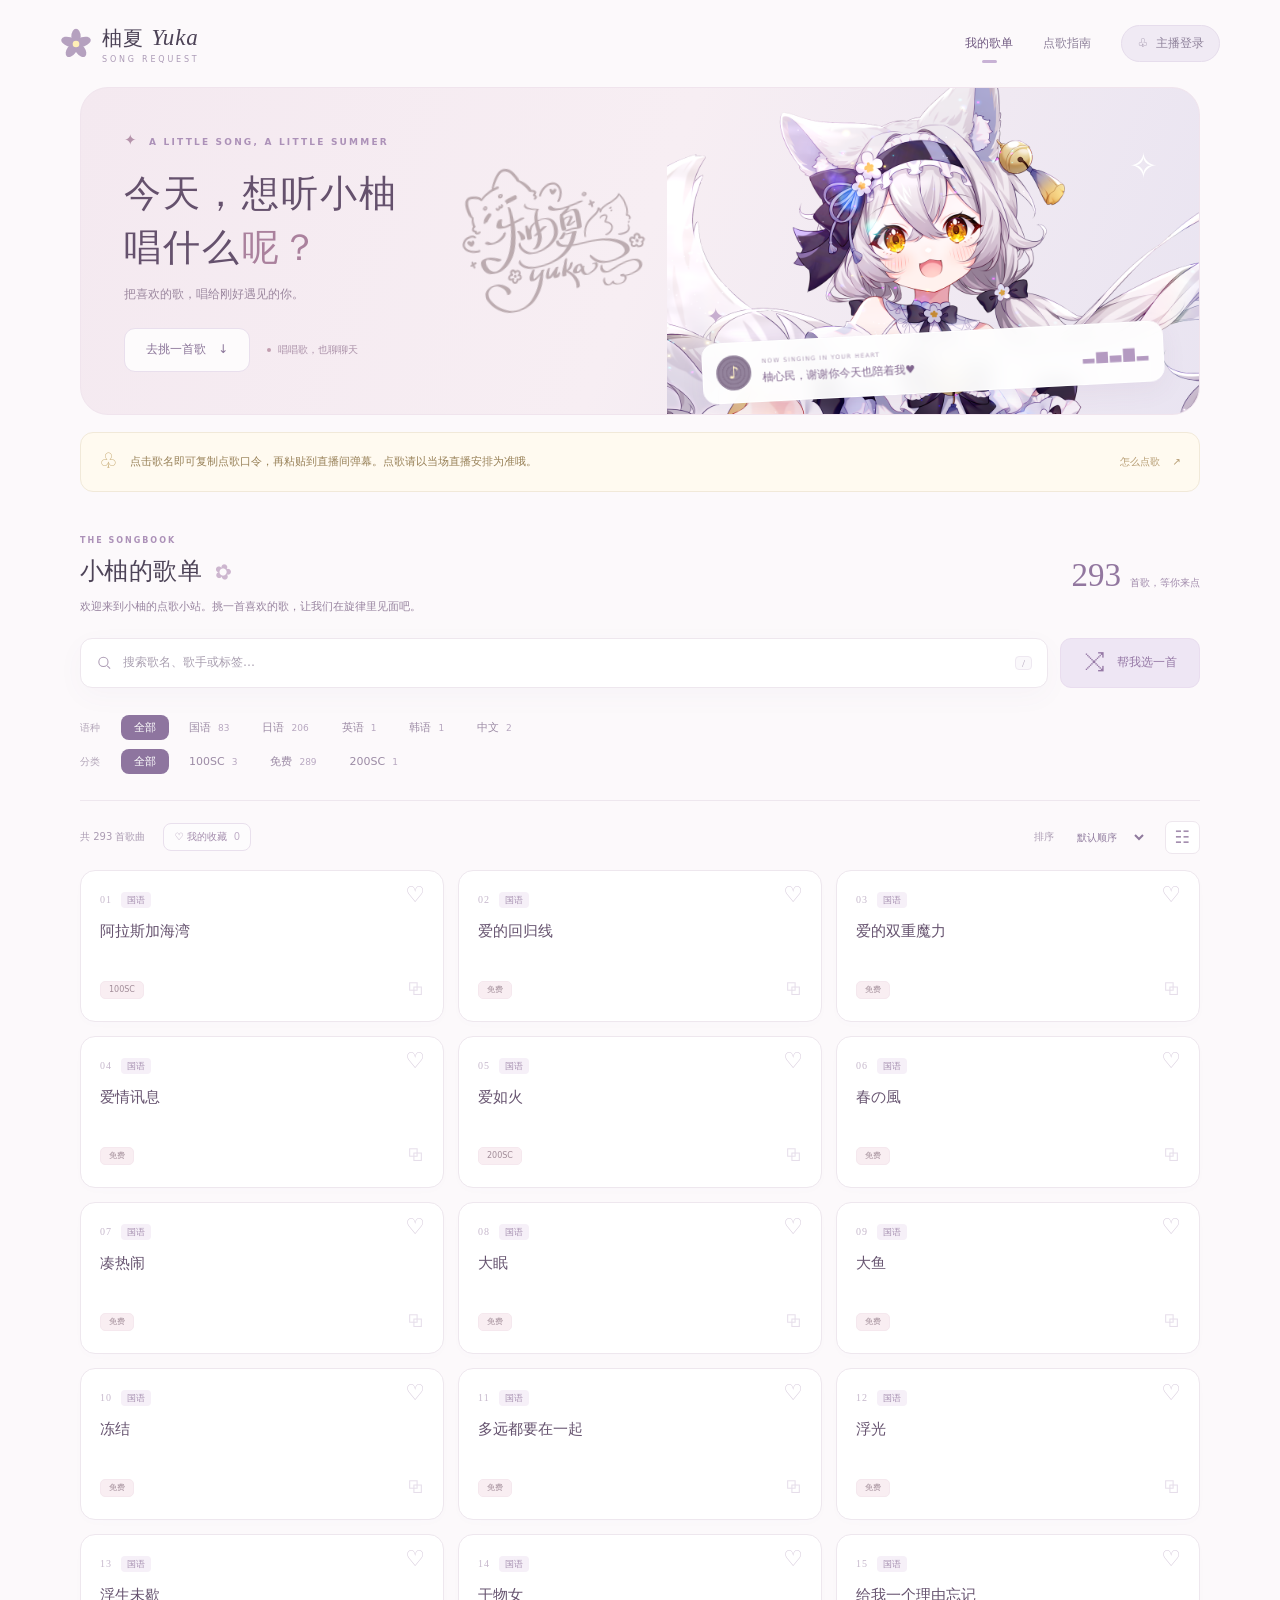
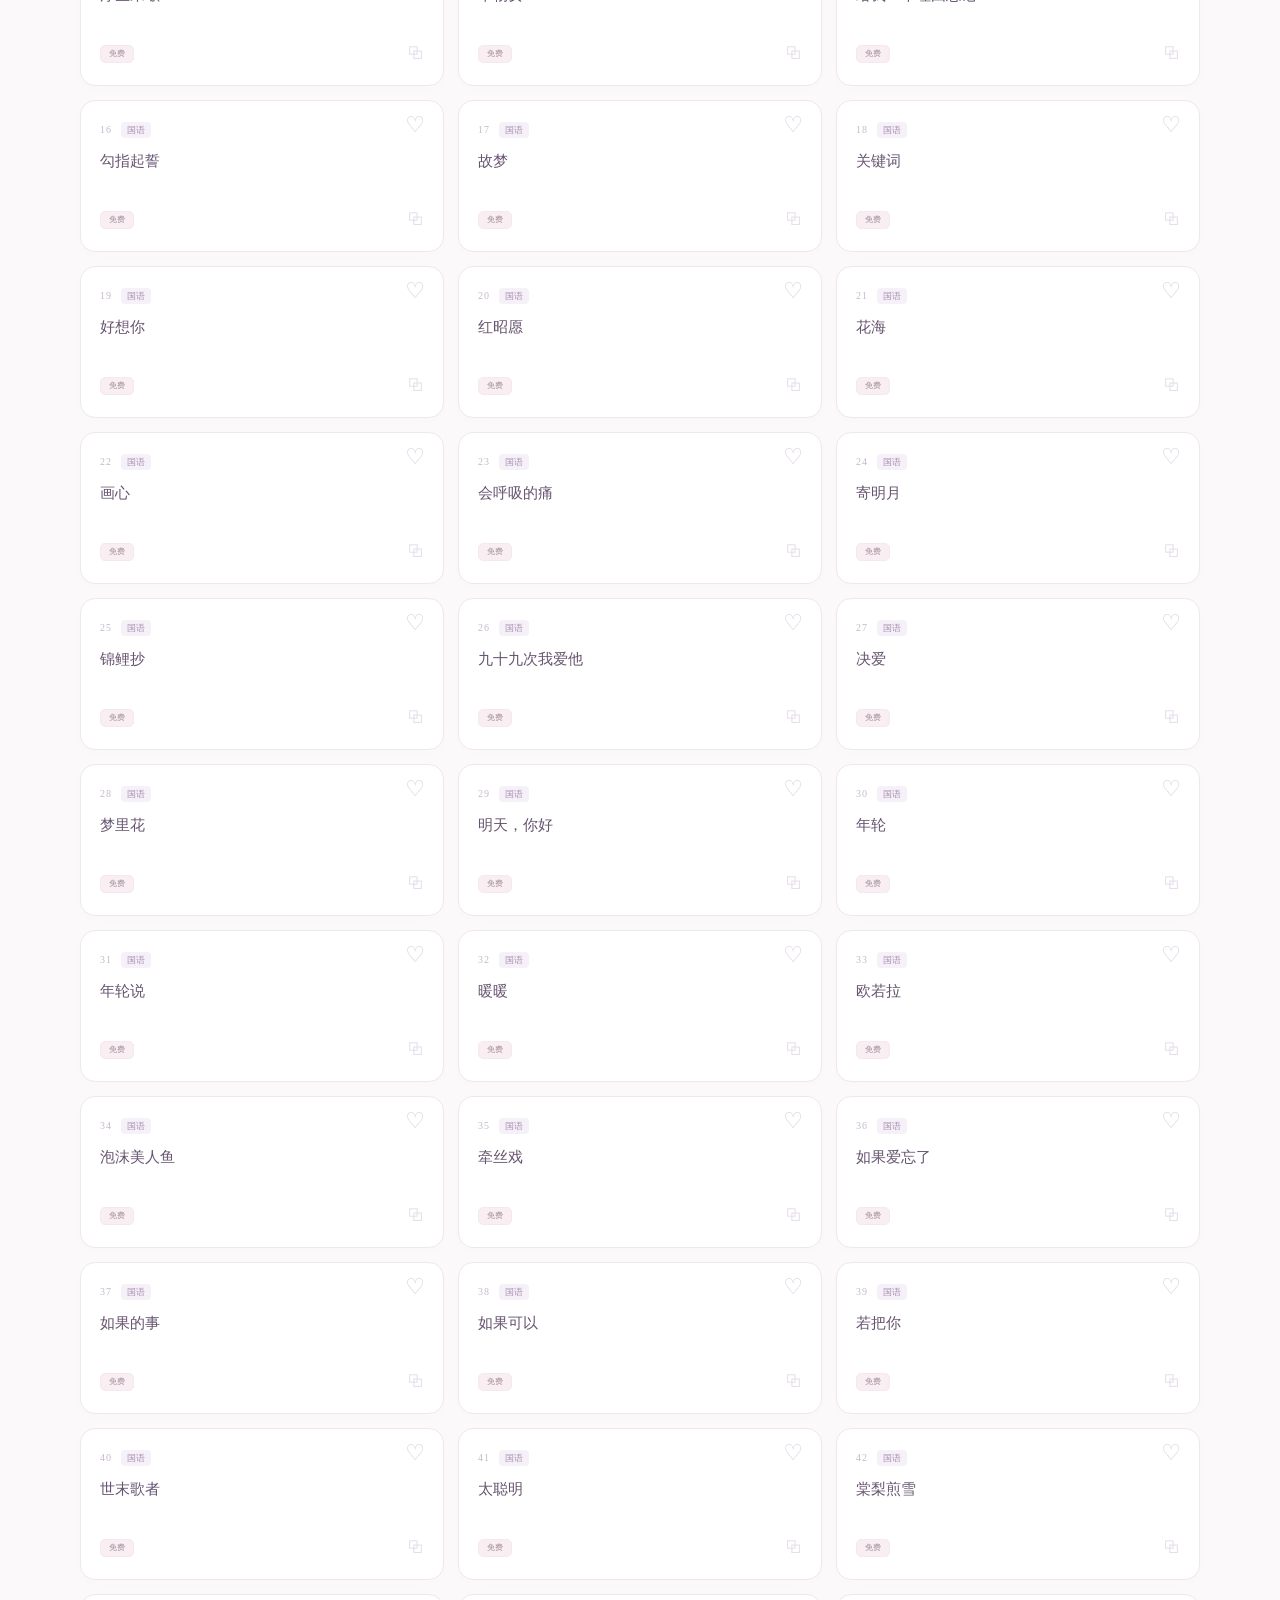
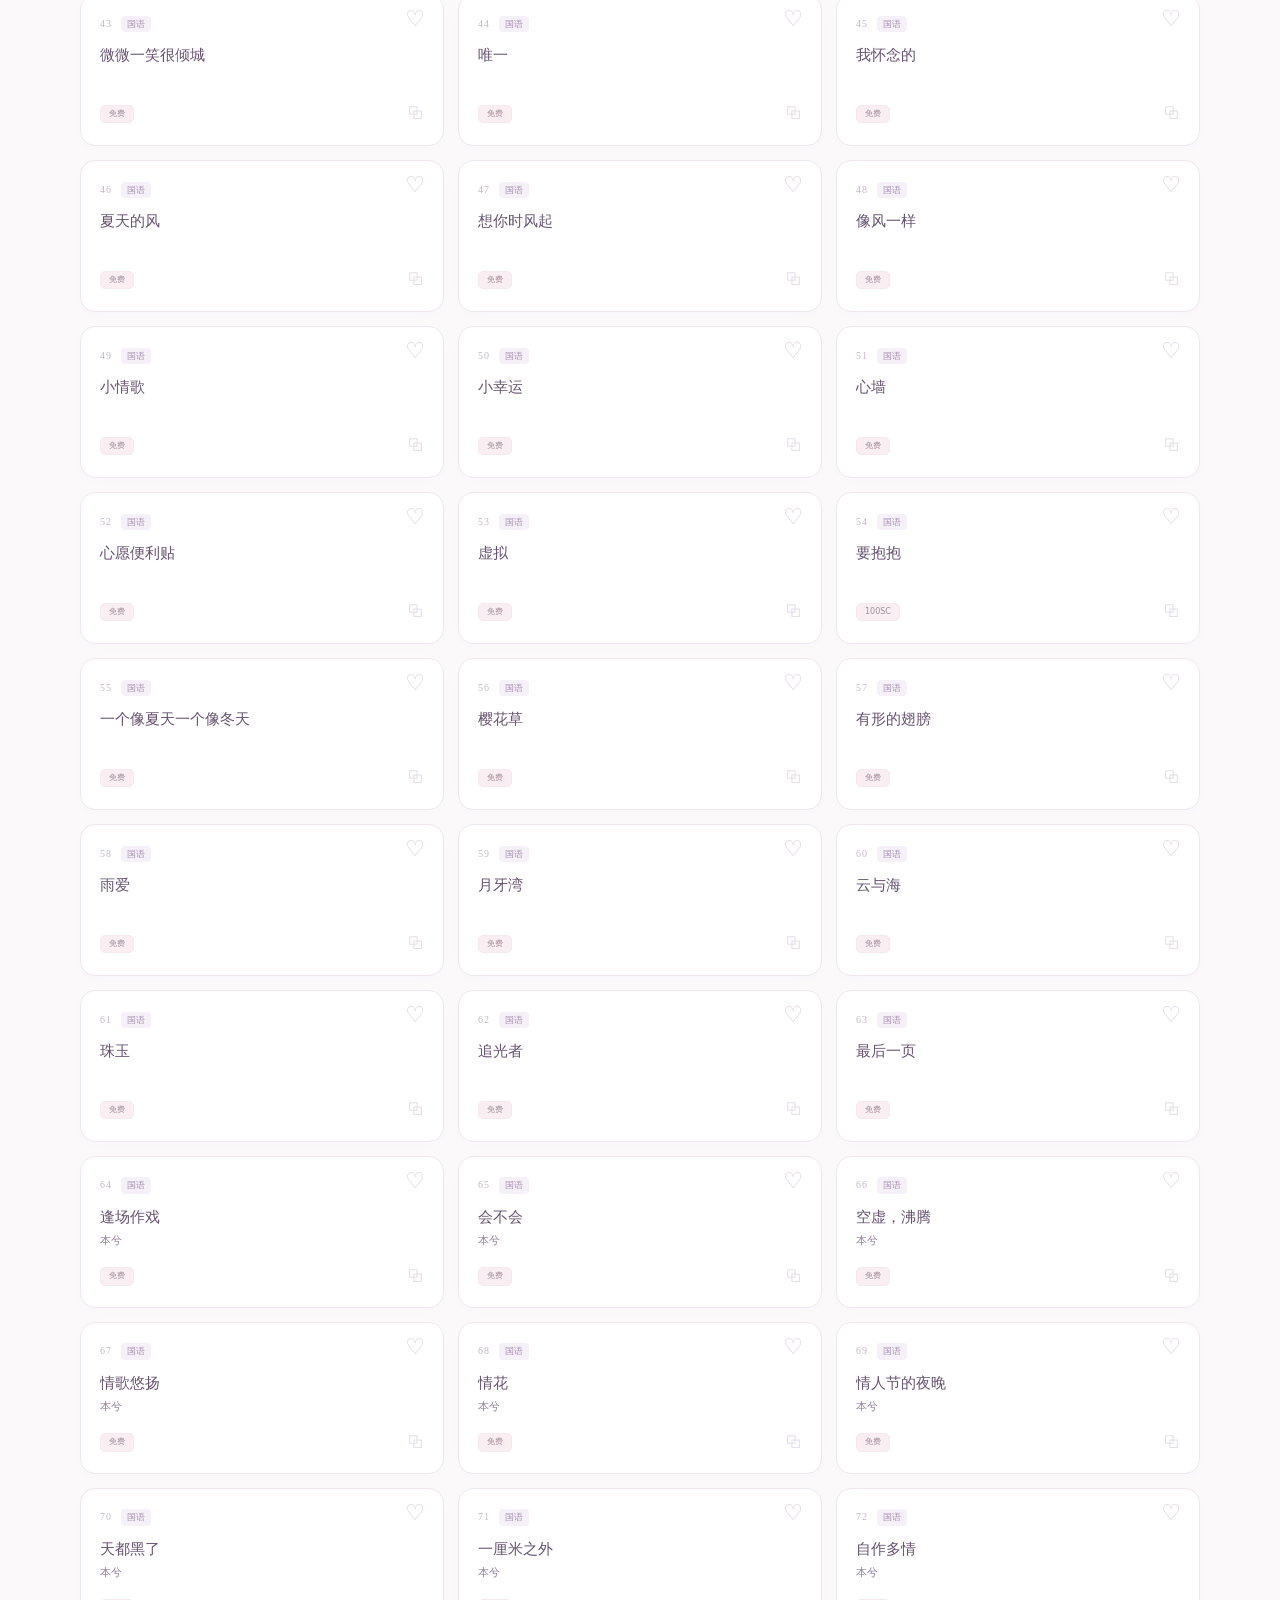
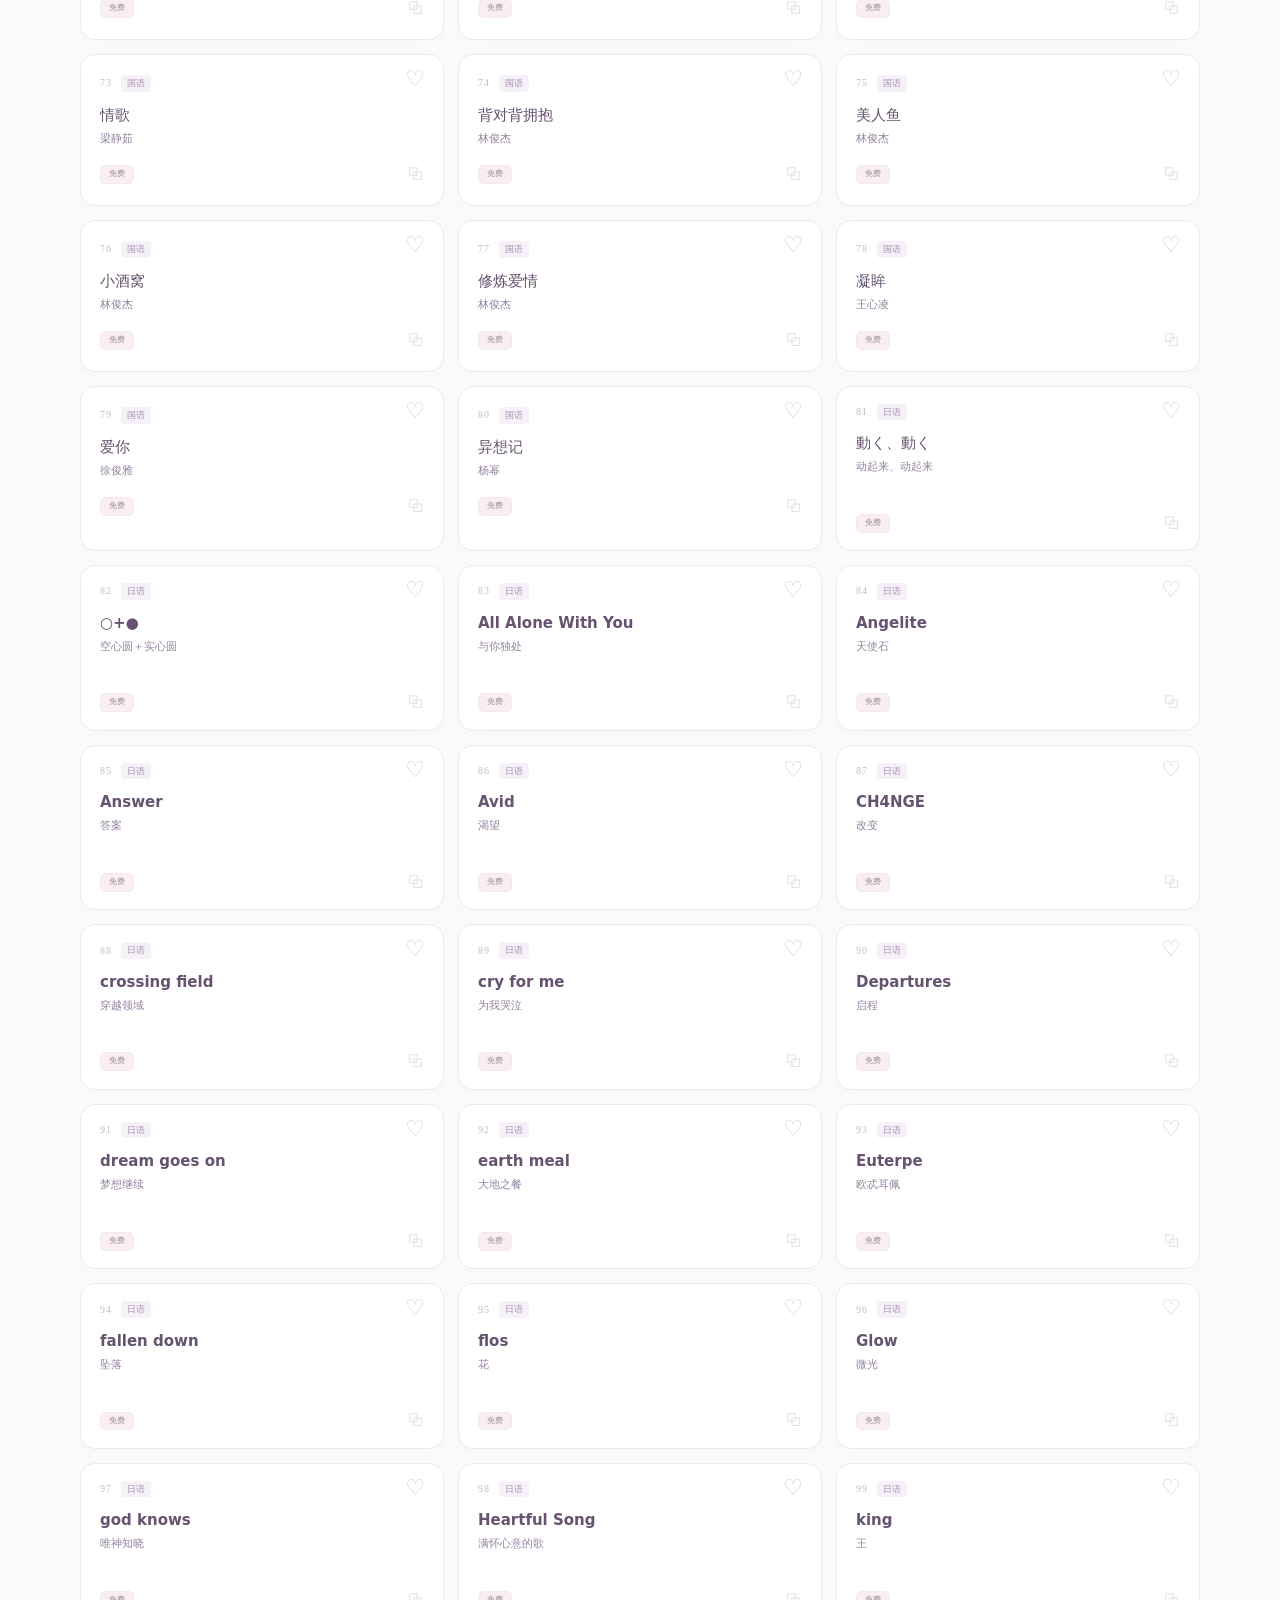
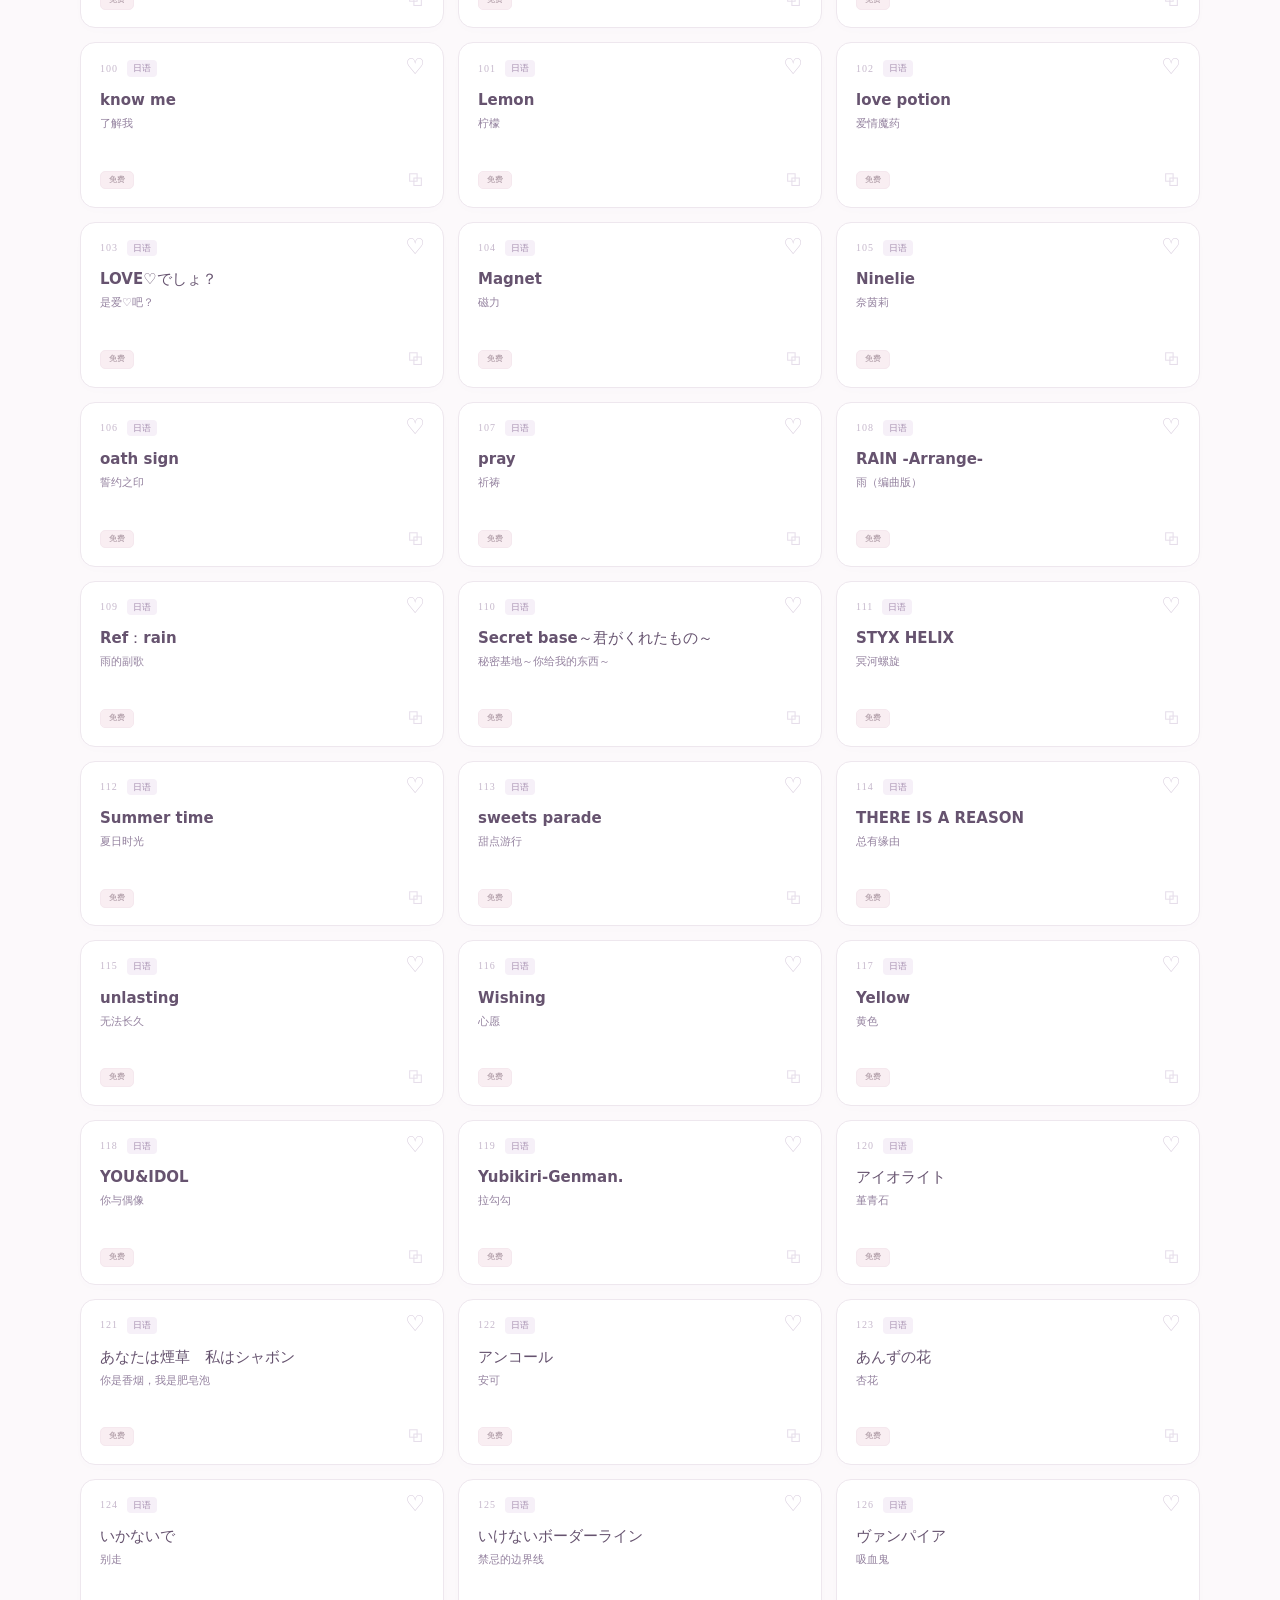
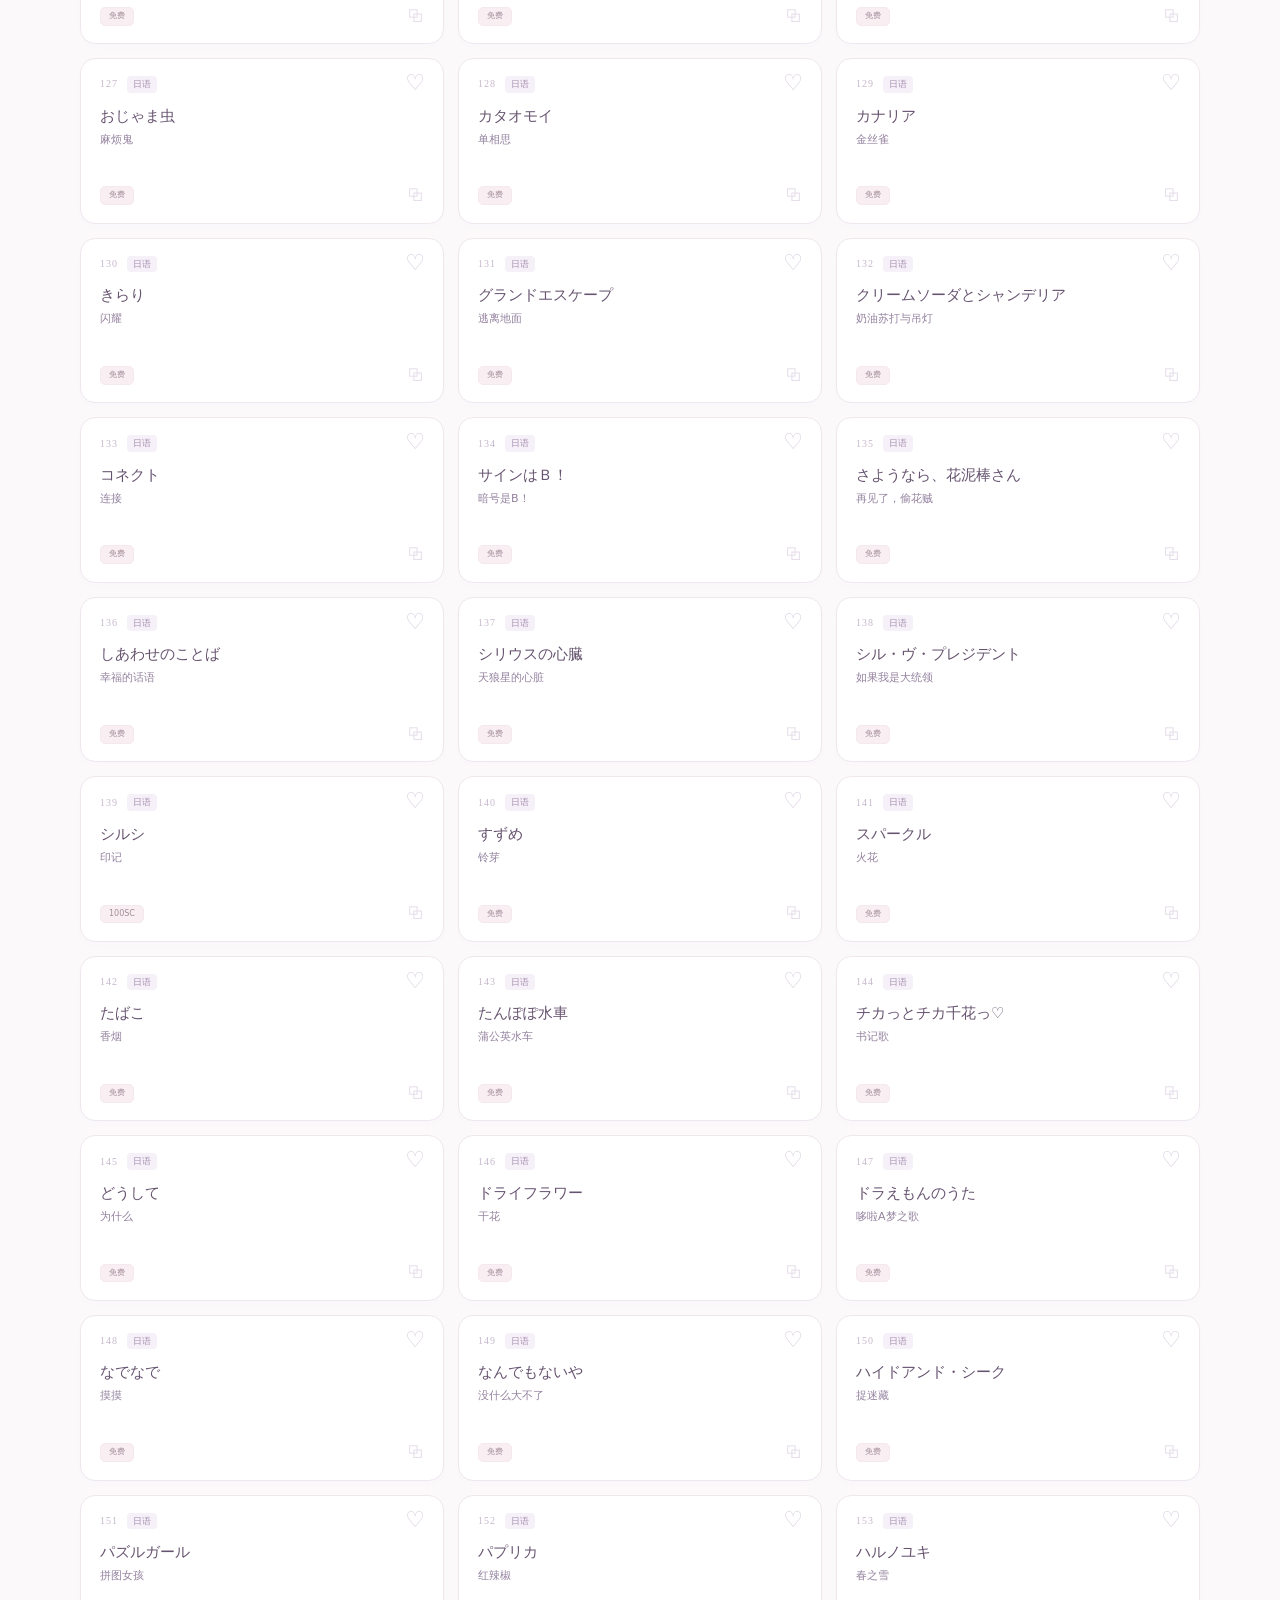
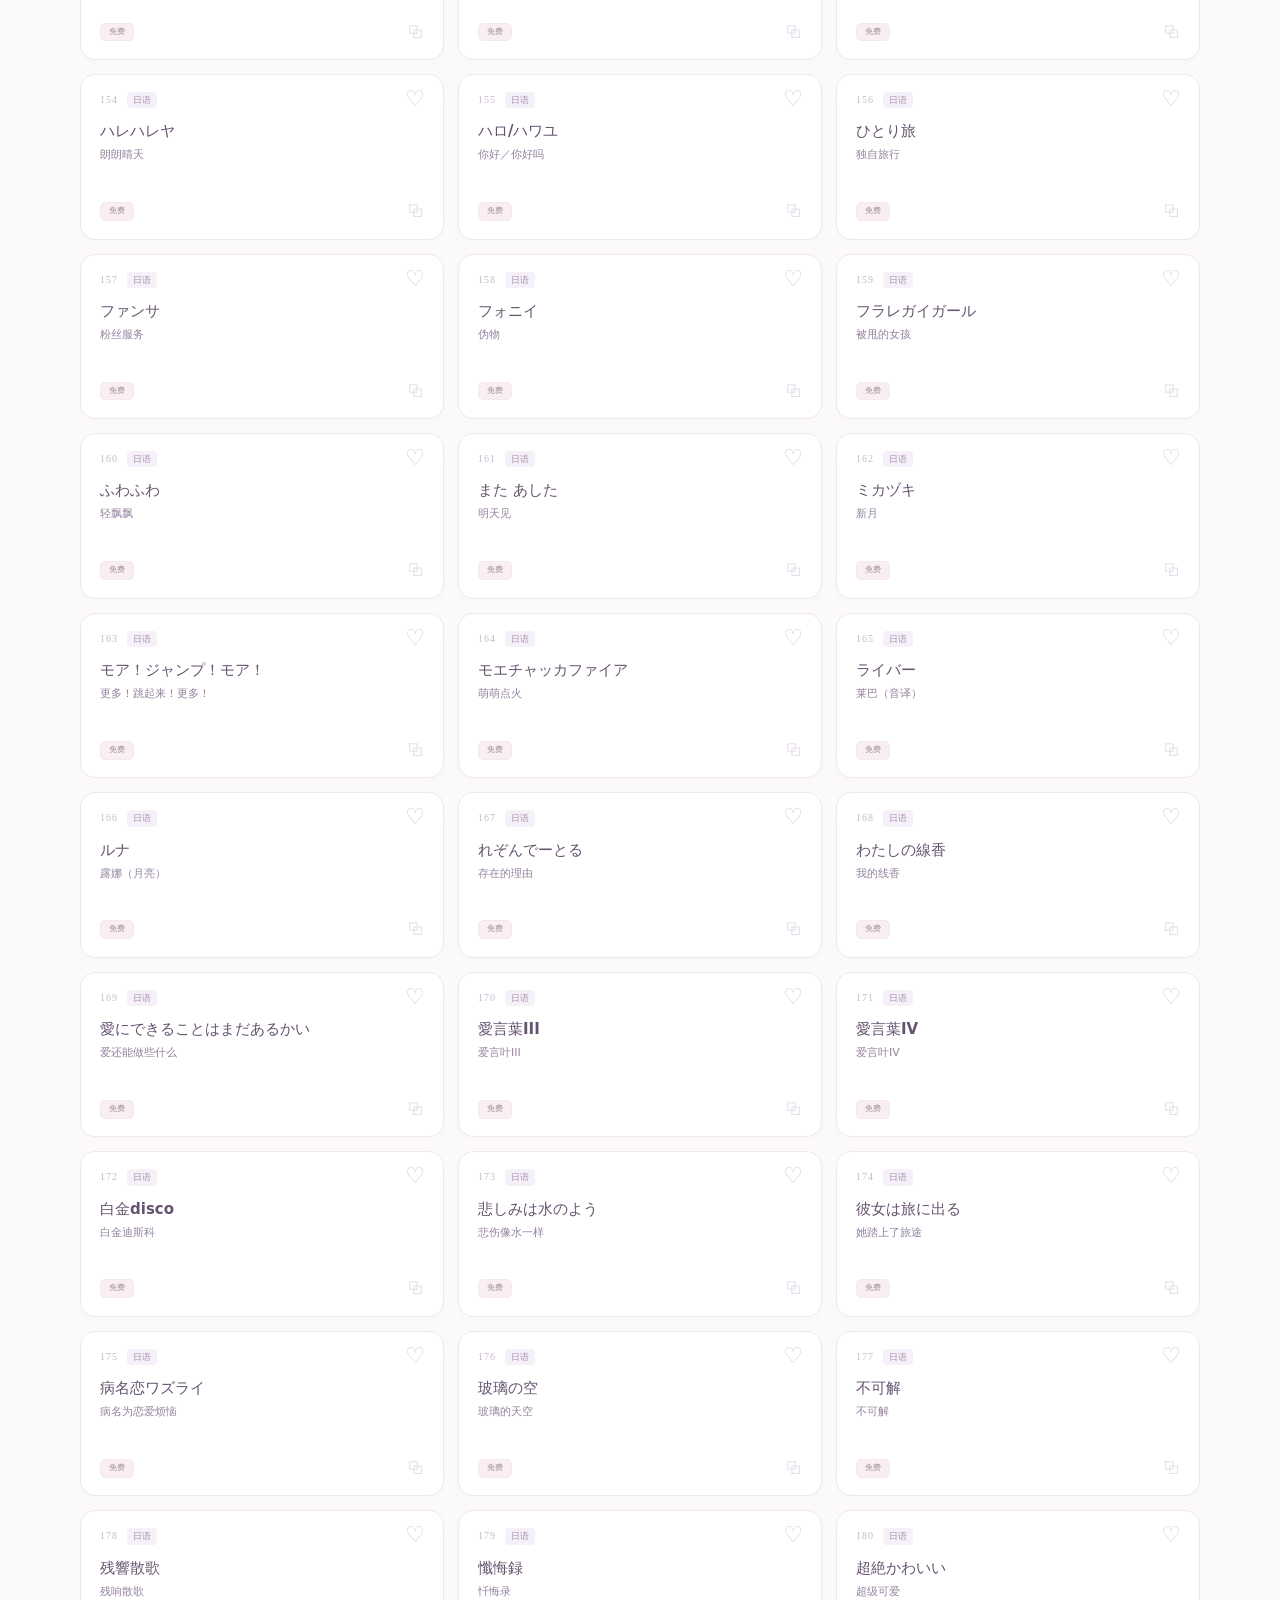
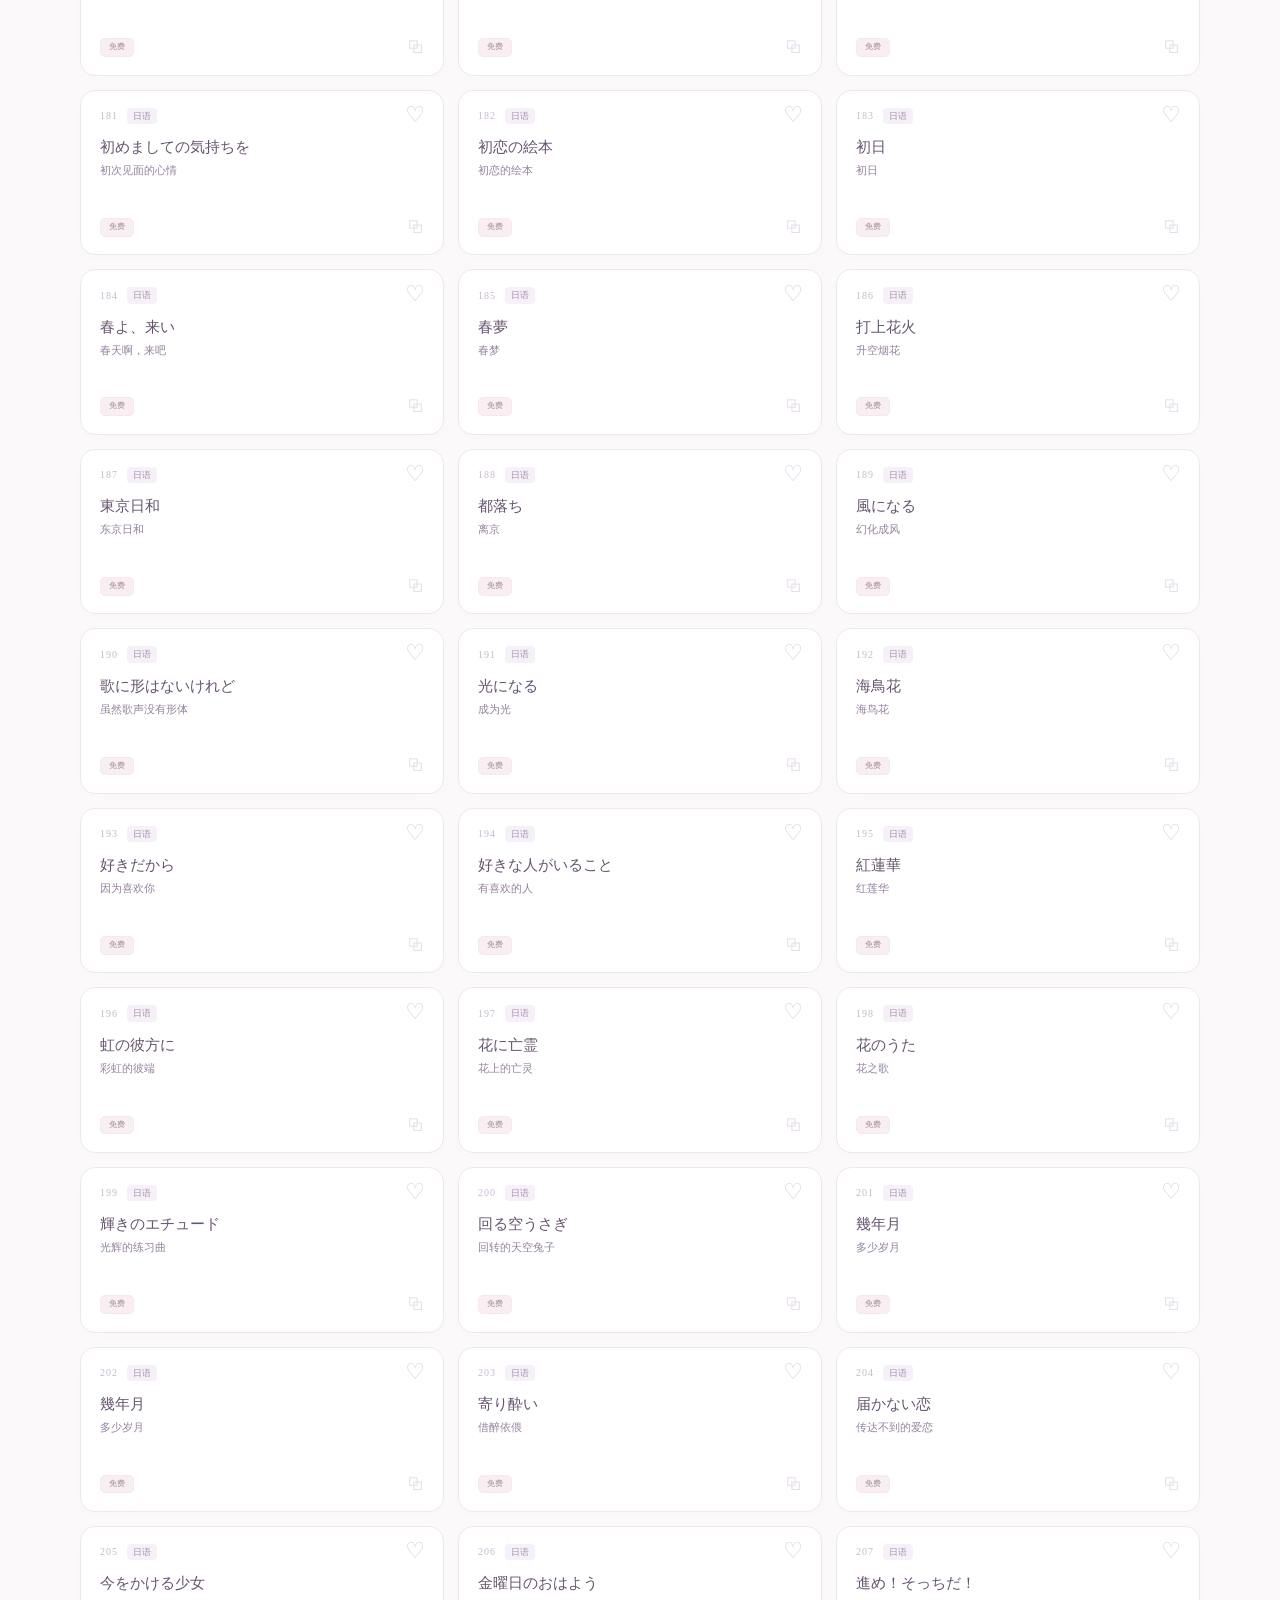
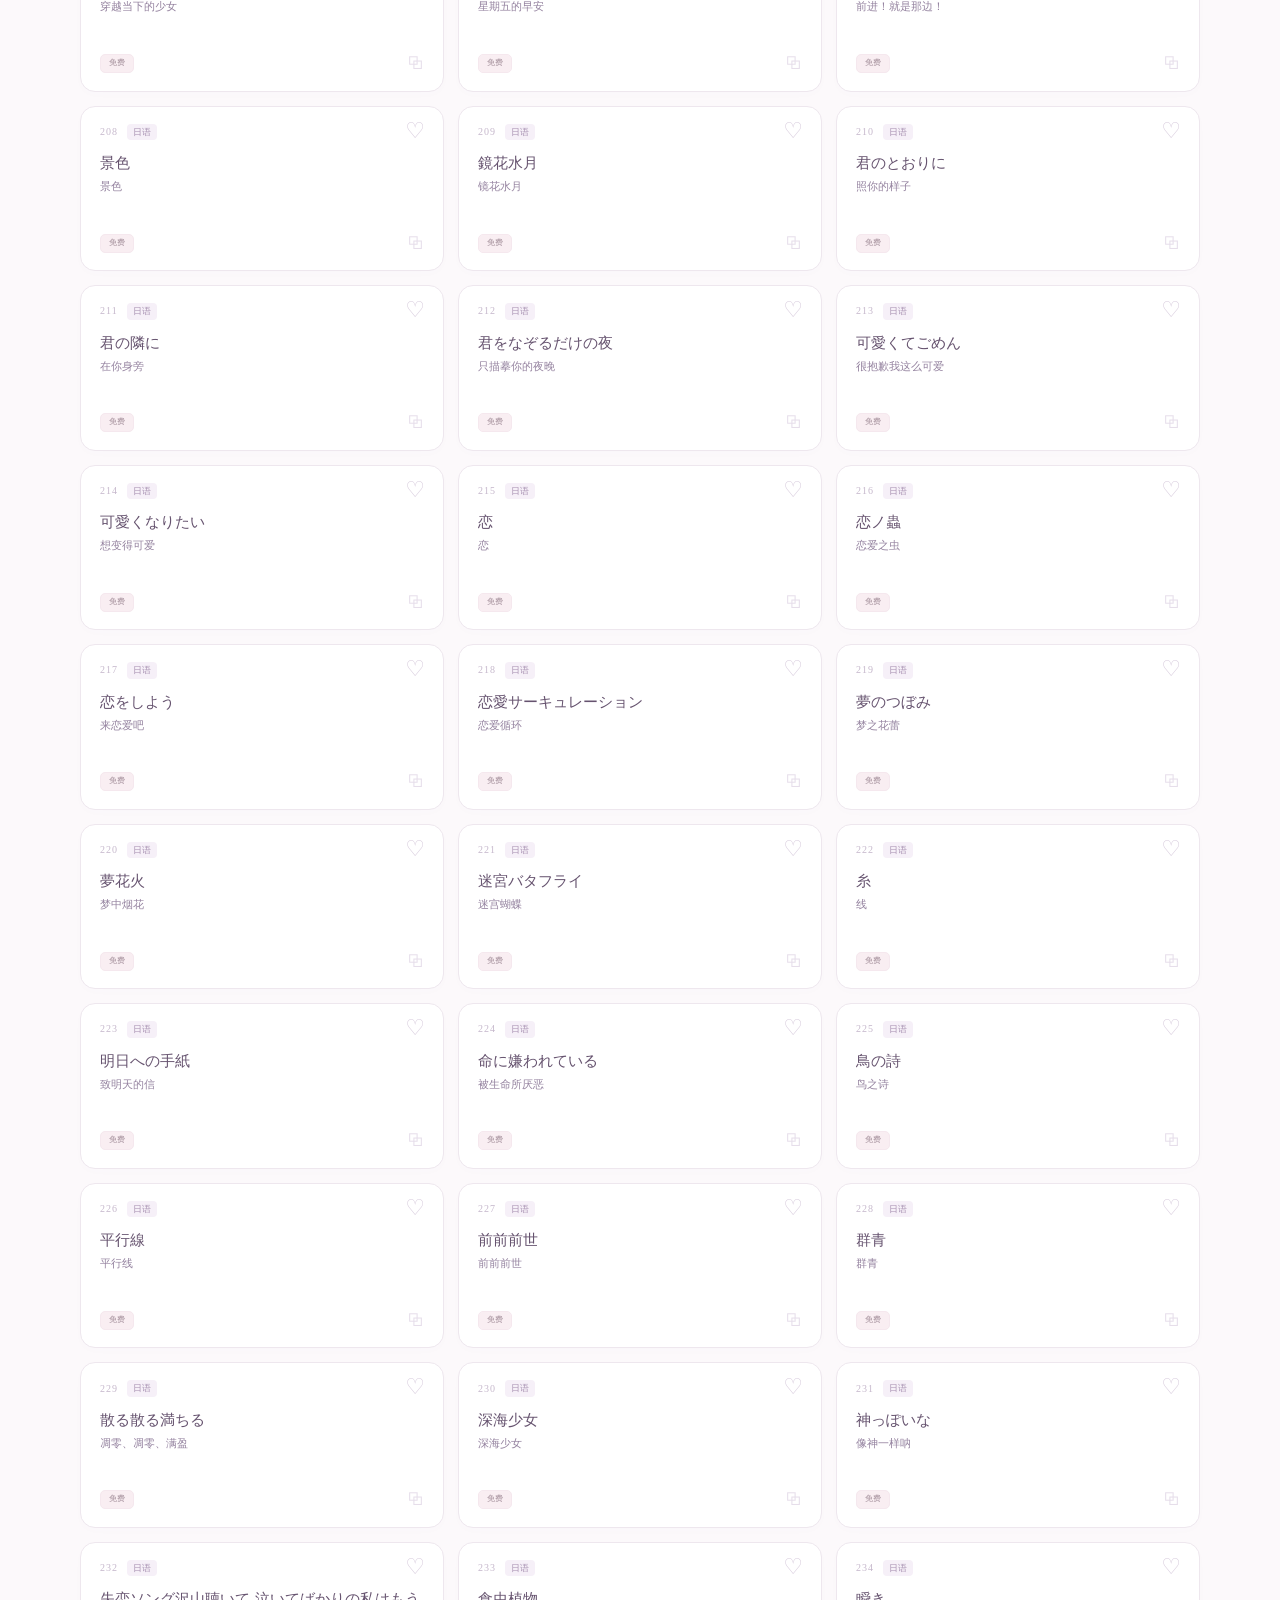
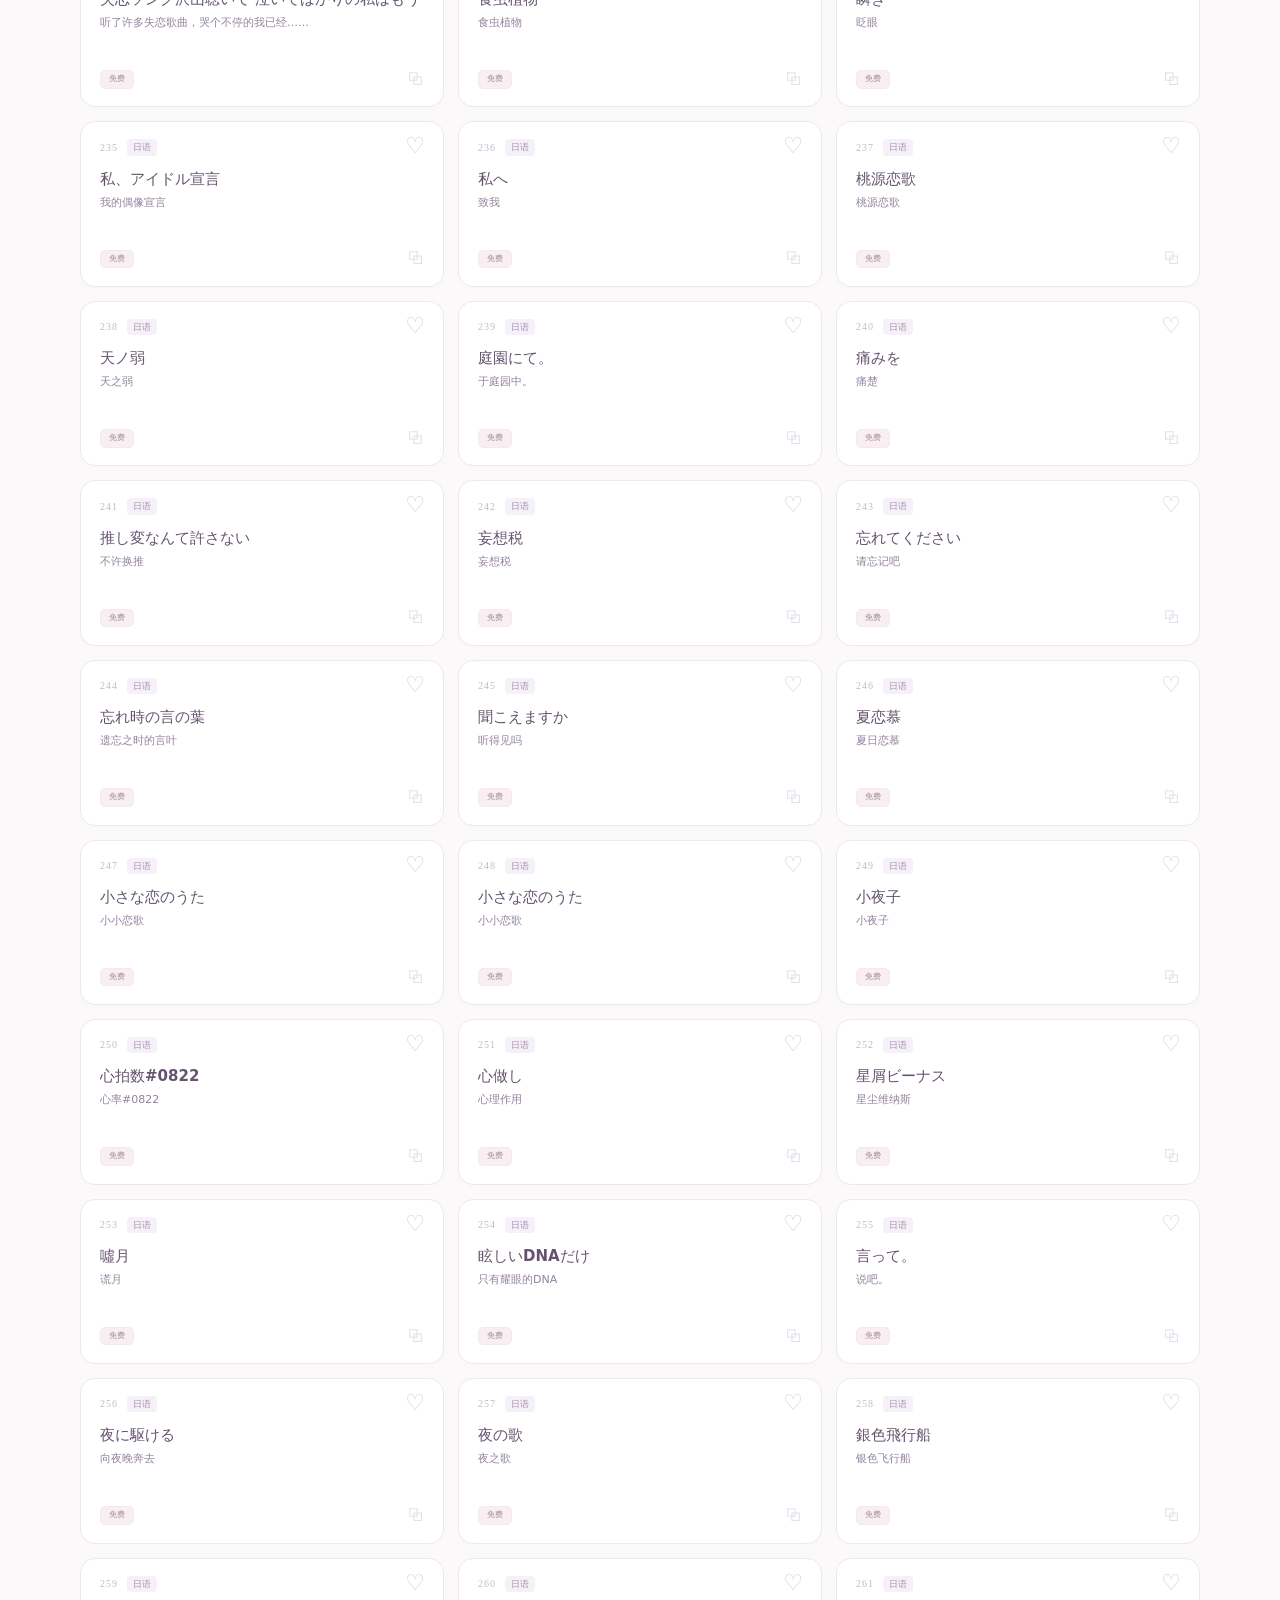
==== commit aabd03e4: "feat: 工作台译名管理升级 (nameZh + 8-col xlsx) #1" ====
--- a/index.html
+++ b/index.html
@@ -1,6 +1,6 @@
 <!doctype html>
 <html lang="zh-CN">
-<head><meta charset="UTF-8"><meta name="viewport" content="width=device-width, initial-scale=1"><meta name="theme-color" content="#fbf7fa"><meta name="description" content="柚夏 Yuka 的点歌小站。找到喜欢的歌，点击歌名复制点歌口令。"><title>柚夏 Yuka · 点歌小站</title><link rel="icon" href="./assets/flower.svg" type="image/svg+xml"><link rel="stylesheet" href="./styles.css?v=20261027-bilingual"><script src="./app.js?v=20261027-bilingual" type="module"></script></head>
+<head><meta charset="UTF-8"><meta name="viewport" content="width=device-width, initial-scale=1"><meta name="theme-color" content="#fbf7fa"><meta name="description" content="柚夏 Yuka 的点歌小站。找到喜欢的歌，点击歌名复制点歌口令。"><title>柚夏 Yuka · 点歌小站</title><link rel="icon" href="./assets/flower.svg" type="image/svg+xml"><link rel="stylesheet" href="./styles.css?v=20261027-studio"><script src="./app.js?v=20261027-studio" type="module"></script></head>
 <body>
   <header class="site-header"><a class="brand" href="./" aria-label="柚夏点歌小站首页"><img src="./assets/flower.svg" alt="" width="32" height="32"><span><b>柚夏 <em>Yuka</em></b><small>SONG REQUEST</small></span></a><nav aria-label="主导航"><a class="nav-active" href="./">我的歌单</a><button class="plain" id="guide-open">点歌指南</button><a class="admin-link" href="./admin.html"><span aria-hidden="true">♧</span> 主播登录</a></nav></header>
   <main class="page">
--- a/styles.css
+++ b/styles.css
@@ -1,20 +1,27 @@
-@charset "UTF-8";
-:root{--bg:#fcf9fb;--paper:#fff;--ink:#4d4357;--muted:#958a9d;--purple:#8e759f;--purple-deep:#705a81;--lavender:#f1eaf5;--pink:#f7e6ed;--rose:#c88b9f;--line:#eee7ee;--cream:#fbf3da;--radius:22px;--shadow:0 8px 28px #7e608309;font-family:"Microsoft YaHei","PingFang SC","Hiragino Sans GB",system-ui,sans-serif;color:var(--ink);font-synthesis:none;scroll-behavior:smooth}
-*{box-sizing:border-box}body{margin:0;background:var(--bg);font-size:14px;line-height:1.6}button,input,select,textarea{font:inherit}button,a,input,textarea,select{-webkit-tap-highlight-color:transparent}button,a{touch-action:manipulation}button{cursor:pointer}button:disabled{cursor:wait;opacity:.55}button{color:inherit}a{color:inherit;text-decoration:none}button:focus-visible,a:focus-visible,input:focus-visible,select:focus-visible,textarea:focus-visible{outline:3px solid #c6acd6;outline-offset:3px}button{border:0}img{display:block;max-width:100%}[hidden]{display:none!important}h1,h2,h3,p{margin:0}h1,h2{font-weight:650;letter-spacing:.02em}input,textarea,select{min-width:0}input,textarea{width:100%;padding:11px 14px;border:1px solid #e7deea;border-radius:10px;background:#fff;color:var(--ink)}textarea{resize:vertical}input::placeholder,textarea::placeholder{color:#aaa0b1}input[type=checkbox]{width:16px;height:16px;accent-color:var(--purple)}small{font-size:11px}.plain{padding:5px 0;background:none}.muted{color:var(--muted);font-size:12px}.text-link{color:var(--purple);text-decoration:underline;text-underline-offset:4px;font-size:12px}.site-header{height:87px;max-width:1240px;padding:0 40px;margin:auto;display:flex;align-items:center;justify-content:space-between;gap:20px}.brand{display:flex;gap:10px;align-items:center}.brand b{display:block;font-size:20px;font-weight:650;letter-spacing:.04em}.brand em,.footer-brand em{font-family:Georgia,serif;font-weight:400;font-size:23px}.brand small{display:block;color:#ac9bb7;font-size:8px;letter-spacing:2.8px;margin-top:-3px}.site-header nav{display:flex;gap:30px;align-items:center;font-size:12px}.site-header nav>a,.site-header nav>.plain{color:#8e819a}.site-header .nav-active{color:var(--purple-deep)}.nav-active:after{content:"";display:block;width:15px;height:3px;border-radius:3px;background:#c8b2d5;margin:7px auto -10px}.admin-link{background:#f0eaf4;border:1px solid #e6ddec;border-radius:30px;padding:8px 15px}.admin-link span{margin-right:4px}.page{max-width:1160px;padding:0 20px;margin:auto}.eyebrow{display:block;font-size:9px;color:#ac91b8;letter-spacing:2.2px;font-weight:600}.hero{height:328px;position:relative;display:grid;grid-template-columns:1.1fr 1fr;overflow:hidden;border-radius:28px;background:linear-gradient(110deg,#f4e9f0 0%,#f7eef3 50%,#e9e4f1 100%);border:1px solid #f0e4ed}.hero-content{padding:40px 0 30px 43px;position:relative;z-index:2}.sparkle{font-size:15px;margin-right:5px;color:#b593ab}.hero h1{font-size:37px;line-height:1.45;font-weight:650;margin:15px 0 11px;letter-spacing:.06em;color:#65516d}.handwritten{color:#aa819d;font-weight:400}.hero p{font-size:12px;color:#9c889f}.hero-actions{display:flex;align-items:center;gap:17px;margin-top:24px}.primary-button,.soft-button,.shuffle-button,.danger-button{display:inline-flex;align-items:center;justify-content:center;gap:12px;border-radius:11px;padding:11px 21px;font-size:12px;font-weight:500;transition:background .18s,transform .18s}.primary-button{background:var(--purple);color:white;box-shadow:0 4px 9px #8e759f18}.primary-button:hover{background:var(--purple-deep);transform:translateY(-1px)}.soft-button{background:#fff9;border:1px solid #e9dfed;color:#8b7599}.soft-button:hover{background:var(--lavender)}.hero .soft-button{background:#fffc}.schedule{font-size:10px;color:#ac93aa;display:inline-flex;align-items:center;gap:7px}.schedule:before{content:"";width:4px;height:4px;border-radius:50%;background:#c29fb0}.hero-visual{position:relative;isolation:isolate}.orbit{position:absolute;border:1px solid #fff8;border-radius:50%;width:315px;height:315px;top:30px;left:25px;z-index:-1}.orbit-two{width:370px;height:370px;top:2px;left:-2px;border-style:dashed;opacity:.65}.hero-script{font-family:Georgia,serif;font-style:italic;position:absolute;font-size:90px;letter-spacing:6px;color:#fff7;top:40px;left:-30px;z-index:0;transform:rotate(-13deg)}.hero-star{position:absolute;color:white;z-index:3}.star-one{font-size:35px;top:50px;right:41px}.star-two{font-size:22px;bottom:80px;left:40px;color:#c7afcf}.portrait-window{position:absolute;inset:0;overflow:hidden;mix-blend-mode:multiply}.portrait-window img{position:absolute;max-width:none;width:930px;height:auto;top:-143px;left:-181px}.music-ticket{position:absolute;bottom:21px;left:35px;right:35px;background:#fffffff0;backdrop-filter:blur(10px);border:1px solid #fff;border-radius:14px;display:flex;gap:11px;align-items:center;padding:12px 13px;box-shadow:0 8px 25px #6e4b7c12;z-index:4;transform:rotate(-3deg)}.record{height:35px;width:35px;flex-shrink:0;border-radius:50%;display:grid;place-items:center;background:repeating-radial-gradient(circle,#93839c 0 2px,#87758f 3px 4px);color:#fff1c6;font-size:17px}.music-ticket small{font-size:6px;letter-spacing:1.1px;color:#ab98b4;display:block}.music-ticket b{font-weight:500;font-size:11px;color:#80658e}.music-ticket i{margin-left:auto;color:#b49ac1;letter-spacing:2px;font-style:normal;font-size:15px}.notice{display:flex;gap:12px;align-items:center;background:#fffaf0;border:1px solid #f1e9d9;border-radius:13px;margin-top:17px;padding:12px 18px;color:#9d8c69}.notice-icon{font-size:21px;color:#c9ae7a}.notice p{flex:1;font-size:11px;line-height:1.8}.notice button{font-size:10px;white-space:nowrap;color:#b59b71}.notice button span{margin-left:9px}.songbook{scroll-margin-top:20px;margin-top:43px}.section-heading{display:flex;align-items:center;justify-content:space-between;margin-bottom:23px}.section-heading .eyebrow{font-size:8px;letter-spacing:2px}.section-heading h2{font-size:24px;margin-top:5px}.tiny-flower{color:#cdb6cf;font-size:21px;display:inline-block;margin-left:12px;transform:rotate(15deg)}.section-heading p{font-size:11px;color:#a99aaa;margin-top:7px}.song-stats{text-align:right;display:flex;align-items:baseline;gap:9px}.song-stats b{font-family:Georgia,serif;font-weight:400;font-size:33px;color:#92779f}.song-stats span{font-size:10px;color:#ac9bb3}.demo-notice{background:#f5eef8;border:1px dashed #dacbe3;border-radius:10px;font-size:11px;color:#9c85aa;padding:10px 14px;margin:12px 0 18px;line-height:1.8}.demo-notice a{text-decoration:underline;margin-left:8px}.song-controls{display:flex;gap:12px}.search-wrap{display:flex;align-items:center;gap:10px;background:white;border:1px solid var(--line);border-radius:12px;padding:0 15px;flex:1;box-shadow:var(--shadow);min-width:0}.search-wrap svg{width:18px;height:18px;fill:none;stroke:#ac9bb4;stroke-width:1.5}.search-wrap input{border:0;background:transparent;outline:none;padding:14px 0;font-size:12px}.search-wrap input:focus-visible{outline:none}.search-wrap:focus-within{border-color:#bfa2ce}.search-wrap kbd{font:11px Georgia,serif;background:#faf8fb;border:1px solid #eee8f1;border-radius:4px;padding:0 6px;color:#b5a8bd}.shuffle-button{background:#eee6f4;color:#9679a6;padding-left:22px;padding-right:22px;border:1px solid #e9ddef;white-space:nowrap}.shuffle-button span{font-size:22px;line-height:1}.shuffle-button:hover{background:#e5d8ed}.filter-area{padding:19px 0 17px;border-bottom:1px solid var(--line)}.filter-line{display:flex;align-items:flex-start;gap:17px;margin:8px 0}.filter-label{font-size:10px;line-height:26px;color:#b2a5b8;min-width:24px}.filter-chips{display:flex;flex-wrap:wrap;gap:7px}.chip{padding:4px 13px;background:transparent;border-radius:8px;font-size:11px;color:#9c8ba5;transition:background .15s}.chip small{margin-left:7px;font-size:9px;color:#b7a7c0}.chip.selected{background:var(--purple);color:white}.chip.selected small{color:#e4d7ed}.chip:not(.selected):hover{background:#f0e8f5}.results-toolbar{display:flex;justify-content:space-between;align-items:center;padding:20px 0 16px;font-size:10px;color:#aa9bb2;gap:10px}.results-toolbar>div{display:flex;align-items:center;gap:18px}.favorite-filter{border:1px solid #e9e0ed;color:#a48dad;background:#fff9;border-radius:8px;padding:5px 10px;font-size:10px}.favorite-filter span{margin-left:4px;color:#c1b0c8}.favorite-filter.active{color:#ad7f98;background:#f9eaf0;border-color:#ebcddc}.view-options label{font-size:10px;display:flex;align-items:center;gap:7px}.view-options select{border:0;background:transparent;color:#8f7a9d;font-size:10px;cursor:pointer}.icon-button{background:white;border:1px solid var(--line);color:#a48eaf;border-radius:7px;padding:2px 9px;font-size:17px}.song-grid{display:grid;grid-template-columns:repeat(3,minmax(0,1fr));gap:14px}.song-card{position:relative;border:1px solid var(--line);background:#fff;border-radius:15px;transition:transform .2s,box-shadow .2s,border .2s;overflow:hidden;box-shadow:0 3px 12px #7e608303}.song-card:hover{transform:translateY(-3px);box-shadow:0 10px 24px #8964990c;border-color:#d6c4df}.song-card.just-copied{border-color:#ae8ac1;box-shadow:0 0 0 3px #e7d8ef}.song-main{display:block;text-align:left;background:none;padding:17px 19px;width:100%;min-height:150px}.card-top{display:flex;gap:9px;align-items:center;padding-right:25px;margin-bottom:11px}.track-number{font-family:Georgia,serif;font-size:10px;color:#c6b8cc;letter-spacing:1px}.language-tag{font-size:9px;color:#a58eaf;background:#f6f0f8;border-radius:4px;padding:1px 6px;white-space:nowrap}.recommended{font-size:9px;color:#c4a05f;white-space:nowrap}.song-title{display:block;font-size:14px;font-weight:600;line-height:1.6;white-space:nowrap;overflow:hidden;text-overflow:ellipsis;padding-right:3px;color:#66536f}.artist{font-size:10px;display:block;color:#aa9bb2;margin-top:3px;white-space:nowrap;overflow:hidden;text-overflow:ellipsis}.card-bottom{display:flex;gap:8px;align-items:center;margin-top:17px;min-height:20px}.category-tag{font-size:8px;padding:2px 8px;color:#a18c98;background:#f9eef2;border:1px solid #f5e8ee;border-radius:5px}.text-tag{font-size:9px;color:#b7aabd}.copy-icon{margin-left:auto;font-size:17px;color:#c8b7d2;opacity:.45;line-height:1}.song-card:hover .copy-icon{opacity:1}.heart-button{position:absolute;z-index:1;top:12px;right:14px;padding:1px 4px;font-size:22px;line-height:1;background:none;color:#d7cbdc}.heart-button.saved{color:#c48ca7;font-size:17px;padding-top:3px}.song-note{display:block;color:#ac9aaa;font-size:9px;border-top:1px dashed var(--line);margin-top:9px;padding-top:6px}.list-view{grid-template-columns:1fr}.list-view .song-main{min-height:0;display:grid;grid-template-columns:110px minmax(120px,1fr) minmax(100px,1fr) 200px;align-items:center;gap:15px;padding:16px 60px 16px 20px}.list-view .card-top,.list-view .artist,.list-view .card-bottom{margin:0}.list-view .card-top .recommended{display:none}.list-view .song-note{grid-column:2/-1}.list-view .heart-button{top:22px}.empty-state,.loading-state{grid-column:1/-1;text-align:center;padding:60px 20px;background:white;border-radius:18px;border:1px dashed var(--line);color:#a593ae}.empty-state>span{font:36px Georgia,serif;color:#ceb9d7}.empty-state h3{font-size:17px;margin-top:6px}.empty-state p{font-size:12px;margin:9px 0 18px}.end-note{text-align:center;font-size:10px;color:#bcadbf;margin-top:35px;letter-spacing:1px}.site-footer{max-width:1120px;margin:45px auto 0;padding:30px 0 32px;border-top:1px solid var(--line);position:relative;text-align:center}.footer-brand{font-size:16px;color:#9c84a7}.footer-brand em{font-size:19px}.footer-brand>span{font-size:13px;margin-left:8px;color:#d9c4b4}.site-footer p{color:#b0a0b8;font-size:10px;margin:8px 0 12px;letter-spacing:1px}.site-footer small{font-size:8px;letter-spacing:1px;color:#c5b8ca}.site-footer>a{position:absolute;right:0;bottom:32px;font-size:9px;color:#b6a6c0}.toast{position:fixed;bottom:30px;left:50%;transform:translateX(-50%);max-width:calc(100% - 30px);z-index:100;background:#6d557ceF;color:#fff;padding:13px 24px;border-radius:12px;box-shadow:0 5px 30px #64507025;font-size:12px;backdrop-filter:blur(10px);text-align:center}.clipboard-helper{position:fixed;left:-9999px;top:0}dialog{border:1px solid #eaddf0;border-radius:23px;box-shadow:0 30px 100px #49345629;max-width:min(480px,calc(100% - 30px));width:480px;padding:34px;color:var(--ink);background:#fffcfe;max-height:90dvh;overflow:auto}dialog::backdrop{background:#4c3c5e4d;backdrop-filter:blur(5px)}dialog h2{font-size:23px;margin:10px 0 17px}dialog p{font-size:12px;color:var(--muted);line-height:1.9}dialog ol{padding-left:20px;margin:22px 0;color:#9f8eaa;font-size:12px}dialog li{padding:6px 0 6px 8px}dialog li::marker{color:#a18bad}.dialog-x{position:absolute;right:17px;top:14px;border-radius:50%;width:28px;height:28px;background:#f5eef8;font-size:20px;color:#ad99b8}.full-width{width:100%}.request-example{border:1px dashed #d6c1e0;background:#f6f0fa;border-radius:12px;text-align:center;padding:15px;margin:20px 0 25px;color:#9c79b0;font-size:15px}.dialog-actions{display:flex;justify-content:flex-end;gap:10px;margin-top:25px}.danger-button{background:#c38e9c;color:white}.wide-dialog{width:630px;max-width:min(630px,calc(100% - 30px))}form label{display:block;font-size:12px;font-weight:500;color:#8e799a;margin:15px 0}form label input,form label textarea,form label select{display:block;margin-top:7px}form label small{display:block;font-size:10px;color:#b1a1ba;margin-top:6px;font-weight:400}select{background:white;border:1px solid var(--line);padding:10px 12px;border-radius:9px;color:#8b7598}form .two-fields{display:grid;grid-template-columns:1fr 1fr;gap:14px}form .two-fields label{margin:0}form .two-fields{margin:15px 0}.checkbox-row{display:flex;gap:23px;flex-wrap:wrap;margin-bottom:20px}.checkbox-row label,.check-label{display:flex;align-items:center;gap:8px;font-size:11px}.checkbox-row label input,.check-label input{margin:0}.form-error{font-size:11px!important;color:#bc7c8f!important;white-space:pre-line;margin:12px 0}.form-error:empty{display:none}.required{color:#c28ca0}.back-link{color:#af9bb9;font-size:10px;display:block;margin-bottom:32px}.auth-screen{max-width:880px;margin:60px auto 90px;display:grid;grid-template-columns:1fr 1.1fr;background:#fff;border:1px solid var(--line);border-radius:25px;overflow:hidden;box-shadow:var(--shadow)}.auth-card{padding:35px 40px}.auth-card h1{font-size:24px;margin:10px 0 12px}.auth-card>p{font-size:11px;color:#aa97b4}.auth-card form{margin:25px 0 20px}.auth-card .auth-tip{font-size:10px}.auth-decoration{background:linear-gradient(150deg,#eadfec,#f9ecf1 65%,#f6edd9);padding:45px 35px;position:relative;overflow:hidden}.auth-decoration>span{font:italic 45px/1.3 Georgia,serif;color:#ac91b7}.auth-decoration p{font-size:12px;color:#b297b7;margin-top:25px;line-height:2.2}.auth-decoration img{width:230px;position:absolute;bottom:-50px;right:-50px;opacity:.3}.studio{max-width:1240px;padding:22px 40px 70px;display:grid;grid-template-columns:185px minmax(0,1fr);gap:35px;margin:auto}.studio-sidebar{position:sticky;top:20px;align-self:start;padding:22px 8px 20px 0}.studio-sidebar>.eyebrow{font-size:7px;letter-spacing:1.8px}.studio-sidebar h2{font-size:19px;margin:5px 0 27px}.sidebar-tab{display:flex;gap:12px;width:100%;border-radius:10px;background:transparent;text-align:left;color:#a491af;font-size:14px;padding:12px;margin:5px 0}.sidebar-tab span{font-size:11px}.sidebar-tab.active{background:#ece3f2;color:#8b6b9d}.sidebar-foot{margin-top:90px;border-top:1px dashed #e8dceb;padding-top:24px;font-size:9px;color:#b9a6c1;line-height:2}.sidebar-foot img{width:24px;opacity:.6;margin-bottom:12px}.studio-main{min-width:0}.studio-heading{display:flex;align-items:center;justify-content:space-between;gap:16px;margin:18px 0 25px}.studio-heading h1{font-size:27px;margin:6px 0}.studio-heading h1 span{color:#c3a9cc;font-size:24px}.studio-heading p{font-size:11px;color:#a994b4}.metric-grid{display:grid;grid-template-columns:repeat(3,1fr);gap:14px;margin-bottom:24px}.metric-grid>div{display:flex;flex-direction:column;gap:5px;background:white;border:1px solid var(--line);padding:20px 23px;border-radius:16px}.metric-grid>div:nth-child(2){background:#fbf6f8}.metric-grid>div:nth-child(3){background:#fbf9f1}.metric-grid span{font-size:11px;color:#a18aac}.metric-grid b{font:32px Georgia,serif;color:#8f729f}.metric-grid small{font-size:9px;color:#bbabc2}.admin-toolbar{display:flex;gap:15px;justify-content:space-between;align-items:center;margin:24px 0 18px}.admin-toolbar .search-wrap{max-width:310px}.admin-toolbar .search-wrap input{padding:10px 0;font-size:11px}.admin-toolbar>div{display:flex;align-items:center;gap:9px}.admin-toolbar .soft-button{padding:9px 13px;font-size:10px;background:white}.backup-link{color:#ab95b5;font-size:10px}.table-wrap{overflow:auto;border:1px solid var(--line);background:white;border-radius:14px}table{width:100%;border-collapse:collapse;text-align:left;font-size:11px}th{font-weight:400;background:#f9f5fb;color:#b09bbb;font-size:10px;padding:13px 17px;white-space:nowrap}td{border-top:1px solid #f4eff6;padding:16px 17px;vertical-align:middle}td b{font-weight:500;color:#7a6388}td small{display:block;color:#b3a0bd;font-size:10px;margin-top:4px}td:first-child{max-width:340px;overflow-wrap:anywhere}.table-category{color:#a994b3;font-size:9px;margin-left:8px;white-space:nowrap}.status-button{border-radius:6px;padding:4px 7px;font-size:9px;white-space:nowrap;background:#f1edf7;color:#9a83ab}.status-button.unpublished{background:#f3f2f3;color:#b2aab6}.row-actions{white-space:nowrap}.row-actions button{font-size:10px;color:#9d82ae;margin:0 6px}.row-actions .delete-link{color:#c7a5b1}.table-foot{font-size:10px;color:#b6a4bf;text-align:right;padding:15px}.table-empty{text-align:center;padding:50px;color:#b4a1be}.settings-card{padding:25px 30px;background:white;border:1px solid var(--line);border-radius:19px}.settings-card>.muted{font-size:10px;margin-top:15px}.settings-card.narrow{max-width:540px}.settings-card h2{font-size:19px}.settings-card>.primary-button{margin-top:15px}.upload-zone{position:relative;display:flex;align-items:center;justify-content:center;flex-direction:column;border:1px dashed #ceb7dc;background:#f9f3fc;border-radius:14px;min-height:155px;padding:20px;gap:6px;color:#a78bb9;cursor:pointer;margin:23px 0 10px;font-size:12px;text-align:center}.upload-zone>span{font-size:27px;color:#b59ac6;line-height:1}.upload-zone>b{font-weight:500}.upload-zone>small{color:#b5a0c0;font-size:10px;overflow-wrap:anywhere}.upload-zone input{position:absolute;inset:0;opacity:0;cursor:pointer;height:100%;margin:0;width:100%}.upload-zone.drag-over{background:#eee0f7;border-color:#a780bf}.import-dialog>.text-link{display:inline-block;margin-bottom:8px}.import-summary{background:#faf2df;border-radius:9px;padding:12px;color:#b39b69;font-size:11px;margin:20px 0 15px}.import-errors{white-space:pre-line;background:#fdf0f1;color:#bd8396;font-size:11px;border-radius:8px;padding:10px;margin:12px 0;max-height:110px;overflow:auto}.preview-table{max-height:210px}.preview-table td{padding:10px}.preview-table th{padding:10px}.import-dialog .check-label{margin:17px 0}.import-dialog label{font-size:11px}.import-dialog label select{width:100%;margin-top:7px}.import-dialog p.muted{font-size:10px}.import-dialog>.muted{font-size:11px!important}
-@media(min-width:1450px){.site-header{max-width:1300px}.page{max-width:1200px}.hero{height:350px}.hero-content{padding-top:45px}.portrait-window img{width:1010px;top:-165px;left:-200px}.song-main{min-height:158px}}
-@media(max-width:900px){.site-header{padding:0 25px;height:77px}.hero{height:310px}.hero-content{padding:33px 0 25px 30px}.hero h1{font-size:31px}.hero .eyebrow{font-size:7px;letter-spacing:1.5px}.portrait-window img{width:850px;top:-135px;left:-210px}.music-ticket{left:0;right:20px;bottom:18px}.music-ticket b{font-size:9px}.music-ticket small{font-size:5px}.music-ticket i{display:none}.schedule{display:none}.song-grid{grid-template-columns:repeat(2,minmax(0,1fr))}.list-view{grid-template-columns:1fr}.list-view .song-main{grid-template-columns:75px minmax(100px,1fr) 120px}.list-view .card-bottom{display:none}.site-footer{margin-left:20px;margin-right:20px}.studio{grid-template-columns:145px minmax(0,1fr);padding:20px;gap:20px}.studio-heading h1{font-size:22px}.metric-grid>div{padding:17px 15px}.metric-grid small{display:none}.admin-toolbar{align-items:stretch;flex-direction:column}.admin-toolbar .search-wrap{max-width:none}.auth-screen{margin:35px 25px}.auth-card{padding:30px}.auth-decoration>span{font-size:39px}.song-table{min-width:530px}}
-@media(max-width:600px){.site-header{height:72px;padding:0 19px}.brand img{width:25px;height:25px}.brand{gap:8px}.brand b{font-size:17px}.brand em{font-size:20px}.brand small{font-size:6px;letter-spacing:2px}.site-header nav{gap:14px;font-size:10px}.site-header #guide-open{display:none}.admin-link{font-size:9px;padding:7px 10px}.admin-link span{display:none}.page{padding:0 15px}.hero{height:288px;grid-template-columns:1.2fr 1fr;border-radius:21px}.hero-content{padding:27px 0 20px 23px}.hero .eyebrow{font-size:5px;letter-spacing:1px;white-space:nowrap}.sparkle{font-size:10px}.hero h1{font-size:26px;line-height:1.6;margin-top:16px}.hero p{font-size:9px;max-width:165px;line-height:1.9}.hero-actions{margin-top:22px;gap:8px}.hero .soft-button,.hero .primary-button{padding:9px 12px;font-size:9px;gap:5px}.hero-actions:has(#live-link:not([hidden])) .soft-button{display:none}.hero-visual .portrait-window{left:-30px;right:-20px;opacity:.94}.portrait-window img{width:730px;top:-98px;left:-240px}.hero-script{font-size:66px;top:40px;left:-15px}.orbit-one{width:225px;height:225px;left:-35px;top:70px}.orbit-two{width:260px;height:260px;left:-52px;top:52px}.star-one{font-size:23px;top:22px;right:13px}.star-two{font-size:15px;left:0;bottom:67px}.music-ticket{left:-30px;right:8px;bottom:17px;gap:6px;padding:8px;transform:rotate(-4deg);border-radius:10px}.record{height:24px;width:24px;font-size:12px}.music-ticket b{font-size:7px}.music-ticket small{font-size:4px;letter-spacing:.5px}.notice{padding:10px 12px;gap:8px;margin-top:12px}.notice-icon{font-size:18px}.notice p{font-size:9px}.notice button{font-size:0}.notice button span{font-size:13px}.songbook{margin-top:29px}.section-heading{margin-bottom:18px;align-items:flex-end}.section-heading h2{font-size:21px}.section-heading p{font-size:9px;max-width:240px}.section-heading .eyebrow{font-size:6px}.tiny-flower{font-size:16px}.song-stats{flex-direction:column;align-items:flex-end;gap:0;min-width:65px;margin-left:12px}.song-stats b{font-size:28px}.song-stats span{font-size:7px}.demo-notice{font-size:9px;padding:8px 11px}.demo-notice a{display:inline-block;margin-left:0}.song-controls{gap:8px}.search-wrap{padding:0 11px;gap:8px}.search-wrap input{padding:12px 0;font-size:10px}.search-wrap kbd{display:none}.search-wrap svg{width:15px;height:15px}.shuffle-button{font-size:9px;padding:9px 12px;gap:7px;border-radius:10px}.shuffle-button span{font-size:20px}.filter-area{padding:12px 0}.filter-line{gap:9px;margin:6px 0}.filter-label{font-size:9px;line-height:24px}.filter-chips{gap:3px}.chip{font-size:9px;padding:4px 10px}.chip small{font-size:8px;margin-left:4px}.results-toolbar{font-size:9px;padding:15px 0 12px}.results-toolbar>div{gap:9px}.favorite-filter{font-size:8px;padding:5px 7px}.view-options label{font-size:0;gap:0}.view-options select{font-size:9px;max-width:80px}.icon-button{font-size:15px;padding:1px 7px}.song-grid{gap:10px}.song-main{padding:14px 13px;min-height:146px}.card-top{gap:6px;margin-bottom:10px}.language-tag{font-size:8px;padding:1px 5px}.track-number{font-size:8px}.recommended{display:none}.song-title{font-size:12px;white-space:normal;display:-webkit-box;-webkit-line-clamp:2;-webkit-box-orient:vertical;overflow:hidden;min-height:19px}.artist{font-size:8px;margin-top:5px}.card-bottom{margin-top:15px;gap:5px}.category-tag{font-size:7px;padding:2px 6px}.text-tag{font-size:7px}.copy-icon{font-size:14px}.heart-button{right:10px;top:9px;font-size:20px}.heart-button.saved{font-size:15px}.song-card{border-radius:12px}.list-view .song-main{grid-template-columns:55px minmax(80px,1fr);gap:10px;padding-right:40px}.list-view .song-title{font-size:11px}.list-view .artist{grid-column:2}.list-view .heart-button{top:17px}.song-note{font-size:8px}.end-note{font-size:8px;margin-top:25px}.site-footer{padding:25px 0 45px;margin-top:28px}.site-footer>a{bottom:15px;right:50%;transform:translateX(50%)}.site-footer p{font-size:8px}.site-footer small{font-size:7px;letter-spacing:.5px}dialog{padding:27px 22px;border-radius:18px}dialog h2{font-size:20px}.auth-screen{grid-template-columns:1fr;margin:20px 15px}.auth-decoration{padding:25px;height:150px}.auth-decoration>span{font-size:31px}.auth-decoration p{position:absolute;right:25px;top:10px;font-size:10px}.auth-decoration img{width:130px;bottom:-50px;right:20px}.auth-card{padding:27px}.auth-card h1{font-size:23px}.auth-card .back-link{margin-bottom:23px}.studio{display:block;padding:8px 15px 50px}.studio-sidebar{position:static;display:flex;flex-wrap:wrap;gap:5px;padding:10px 0 15px;border-bottom:1px solid var(--line)}.studio-sidebar>.eyebrow,.studio-sidebar h2,.sidebar-foot{display:none}.sidebar-tab{width:auto;padding:8px 12px;margin:0;gap:7px;font-size:12px}.sidebar-tab span{font-size:10px}.studio-heading{margin:24px 0 20px}.studio-heading h1{font-size:22px}.studio-heading p{font-size:10px;max-width:210px}.studio-heading>.primary-button{font-size:10px;padding:10px 12px;gap:5px;white-space:nowrap}.metric-grid{gap:9px;margin-bottom:18px}.metric-grid>div{padding:14px 12px;border-radius:12px}.metric-grid span{font-size:9px}.metric-grid b{font-size:27px}.admin-toolbar>div{flex-wrap:wrap}.settings-card{padding:20px}.settings-card form label{font-size:11px}form .two-fields{gap:10px}form .two-fields label{font-size:10px}.checkbox-row{gap:5px}.checkbox-row label{font-size:10px}.upload-zone{min-height:140px}.table-foot{font-size:9px}.toast{font-size:11px;padding:12px 17px;bottom:20px}.site-header nav>.soft-button{padding:8px 11px;font-size:10px}.admin-body .site-header nav{gap:12px}.import-summary{font-size:10px}.import-dialog .muted{line-height:1.8}}
-@media(prefers-reduced-motion:reduce){:root{scroll-behavior:auto}*,*:before,*:after{animation:none!important;transition:none!important;scroll-behavior:auto!important}}
-.hero-visual{isolation:auto}.artist{color:#94829f;font-size:11px}.song-title{font-size:15px}.section-heading p{color:#97839f}.notice p{color:#988158}.song-stats span{color:#a08aab}
-@media(max-width:600px){.artist{font-size:9px}.song-title{font-size:13px}}
-@media(max-width:600px){.hero h1{width:205px;font-size:24px}}
-.artist{min-height:17px}
-@media(max-width:600px){.hero{grid-template-columns:minmax(0,1.2fr) minmax(0,1fr)}.hero-content{min-width:0}}
-.hero-signature{position:absolute;width:320px;max-width:none;left:28%;top:58px;mix-blend-mode:multiply;opacity:.32;transform:rotate(-8deg);z-index:1;pointer-events:none}
-.portrait-window{mix-blend-mode:normal}.portrait-window img{width:760px;top:-3px;left:-115px}
-.music-ticket b{font-size:11px;letter-spacing:0;white-space:nowrap}
-@media(max-width:900px) and (min-width:601px){.portrait-window img{width:690px;left:-170px;top:15px}.hero-signature{width:245px;left:24%;top:150px;opacity:.26}.music-ticket{left:8px;right:15px}.music-ticket b{font-size:10px}.music-ticket i{display:none}}
-@media(max-width:600px){.portrait-window img{width:510px;top:27px;left:-185px}.hero-signature{width:175px;left:2px;top:194px;opacity:.3;transform:rotate(-5deg)}.music-ticket b{font-size:9px;white-space:normal;line-height:1.6}.music-ticket small{font-size:5px;letter-spacing:.3px}.music-ticket{gap:7px}.music-ticket i{display:none}}
-@media(max-width:600px){.hero{grid-template-columns:minmax(0,1.45fr) minmax(0,1fr)}.hero h1{font-size:22px;width:180px}.music-ticket{left:0;right:8px;padding:10px 8px}.music-ticket b{font-size:8px}.music-ticket .record{width:25px;height:25px;flex-shrink:0}.music-ticket small{letter-spacing:0;font-size:4px}}
-@media(max-width:600px){.hero h1{font-size:20px;width:167px;line-height:1.6}.music-ticket{left:-34px}.music-ticket b{font-size:9px}.music-ticket small{font-size:4.5px}}
-@media(max-width:600px){.hero-signature{width:130px;left:10px;top:209px;opacity:.36}}
+@charset "UTF-8";
+:root{--bg:#fcf9fb;--paper:#fff;--ink:#4d4357;--muted:#958a9d;--purple:#8e759f;--purple-deep:#705a81;--lavender:#f1eaf5;--pink:#f7e6ed;--rose:#c88b9f;--line:#eee7ee;--cream:#fbf3da;--radius:22px;--shadow:0 8px 28px #7e608309;font-family:"Microsoft YaHei","PingFang SC","Hiragino Sans GB",system-ui,sans-serif;color:var(--ink);font-synthesis:none;scroll-behavior:smooth}
+*{box-sizing:border-box}body{margin:0;background:var(--bg);font-size:14px;line-height:1.6}button,input,select,textarea{font:inherit}button,a,input,textarea,select{-webkit-tap-highlight-color:transparent}button,a{touch-action:manipulation}button{cursor:pointer}button:disabled{cursor:wait;opacity:.55}button{color:inherit}a{color:inherit;text-decoration:none}button:focus-visible,a:focus-visible,input:focus-visible,select:focus-visible,textarea:focus-visible{outline:3px solid #c6acd6;outline-offset:3px}button{border:0}img{display:block;max-width:100%}[hidden]{display:none!important}h1,h2,h3,p{margin:0}h1,h2{font-weight:650;letter-spacing:.02em}input,textarea,select{min-width:0}input,textarea{width:100%;padding:11px 14px;border:1px solid #e7deea;border-radius:10px;background:#fff;color:var(--ink)}textarea{resize:vertical}input::placeholder,textarea::placeholder{color:#aaa0b1}input[type=checkbox]{width:16px;height:16px;accent-color:var(--purple)}small{font-size:11px}.plain{padding:5px 0;background:none}.muted{color:var(--muted);font-size:12px}.text-link{color:var(--purple);text-decoration:underline;text-underline-offset:4px;font-size:12px}.site-header{height:87px;max-width:1240px;padding:0 40px;margin:auto;display:flex;align-items:center;justify-content:space-between;gap:20px}.brand{display:flex;gap:10px;align-items:center}.brand b{display:block;font-size:20px;font-weight:650;letter-spacing:.04em}.brand em,.footer-brand em{font-family:Georgia,serif;font-weight:400;font-size:23px}.brand small{display:block;color:#ac9bb7;font-size:8px;letter-spacing:2.8px;margin-top:-3px}.site-header nav{display:flex;gap:30px;align-items:center;font-size:12px}.site-header nav>a,.site-header nav>.plain{color:#8e819a}.site-header .nav-active{color:var(--purple-deep)}.nav-active:after{content:"";display:block;width:15px;height:3px;border-radius:3px;background:#c8b2d5;margin:7px auto -10px}.admin-link{background:#f0eaf4;border:1px solid #e6ddec;border-radius:30px;padding:8px 15px}.admin-link span{margin-right:4px}.page{max-width:1160px;padding:0 20px;margin:auto}.eyebrow{display:block;font-size:9px;color:#ac91b8;letter-spacing:2.2px;font-weight:600}.hero{height:328px;position:relative;display:grid;grid-template-columns:1.1fr 1fr;overflow:hidden;border-radius:28px;background:linear-gradient(110deg,#f4e9f0 0%,#f7eef3 50%,#e9e4f1 100%);border:1px solid #f0e4ed}.hero-content{padding:40px 0 30px 43px;position:relative;z-index:2}.sparkle{font-size:15px;margin-right:5px;color:#b593ab}.hero h1{font-size:37px;line-height:1.45;font-weight:650;margin:15px 0 11px;letter-spacing:.06em;color:#65516d}.handwritten{color:#aa819d;font-weight:400}.hero p{font-size:12px;color:#9c889f}.hero-actions{display:flex;align-items:center;gap:17px;margin-top:24px}.primary-button,.soft-button,.shuffle-button,.danger-button{display:inline-flex;align-items:center;justify-content:center;gap:12px;border-radius:11px;padding:11px 21px;font-size:12px;font-weight:500;transition:background .18s,transform .18s}.primary-button{background:var(--purple);color:white;box-shadow:0 4px 9px #8e759f18}.primary-button:hover{background:var(--purple-deep);transform:translateY(-1px)}.soft-button{background:#fff9;border:1px solid #e9dfed;color:#8b7599}.soft-button:hover{background:var(--lavender)}.hero .soft-button{background:#fffc}.schedule{font-size:10px;color:#ac93aa;display:inline-flex;align-items:center;gap:7px}.schedule:before{content:"";width:4px;height:4px;border-radius:50%;background:#c29fb0}.hero-visual{position:relative;isolation:isolate}.orbit{position:absolute;border:1px solid #fff8;border-radius:50%;width:315px;height:315px;top:30px;left:25px;z-index:-1}.orbit-two{width:370px;height:370px;top:2px;left:-2px;border-style:dashed;opacity:.65}.hero-script{font-family:Georgia,serif;font-style:italic;position:absolute;font-size:90px;letter-spacing:6px;color:#fff7;top:40px;left:-30px;z-index:0;transform:rotate(-13deg)}.hero-star{position:absolute;color:white;z-index:3}.star-one{font-size:35px;top:50px;right:41px}.star-two{font-size:22px;bottom:80px;left:40px;color:#c7afcf}.portrait-window{position:absolute;inset:0;overflow:hidden;mix-blend-mode:multiply}.portrait-window img{position:absolute;max-width:none;width:930px;height:auto;top:-143px;left:-181px}.music-ticket{position:absolute;bottom:21px;left:35px;right:35px;background:#fffffff0;backdrop-filter:blur(10px);border:1px solid #fff;border-radius:14px;display:flex;gap:11px;align-items:center;padding:12px 13px;box-shadow:0 8px 25px #6e4b7c12;z-index:4;transform:rotate(-3deg)}.record{height:35px;width:35px;flex-shrink:0;border-radius:50%;display:grid;place-items:center;background:repeating-radial-gradient(circle,#93839c 0 2px,#87758f 3px 4px);color:#fff1c6;font-size:17px}.music-ticket small{font-size:6px;letter-spacing:1.1px;color:#ab98b4;display:block}.music-ticket b{font-weight:500;font-size:11px;color:#80658e}.music-ticket i{margin-left:auto;color:#b49ac1;letter-spacing:2px;font-style:normal;font-size:15px}.notice{display:flex;gap:12px;align-items:center;background:#fffaf0;border:1px solid #f1e9d9;border-radius:13px;margin-top:17px;padding:12px 18px;color:#9d8c69}.notice-icon{font-size:21px;color:#c9ae7a}.notice p{flex:1;font-size:11px;line-height:1.8}.notice button{font-size:10px;white-space:nowrap;color:#b59b71}.notice button span{margin-left:9px}.songbook{scroll-margin-top:20px;margin-top:43px}.section-heading{display:flex;align-items:center;justify-content:space-between;margin-bottom:23px}.section-heading .eyebrow{font-size:8px;letter-spacing:2px}.section-heading h2{font-size:24px;margin-top:5px}.tiny-flower{color:#cdb6cf;font-size:21px;display:inline-block;margin-left:12px;transform:rotate(15deg)}.section-heading p{font-size:11px;color:#a99aaa;margin-top:7px}.song-stats{text-align:right;display:flex;align-items:baseline;gap:9px}.song-stats b{font-family:Georgia,serif;font-weight:400;font-size:33px;color:#92779f}.song-stats span{font-size:10px;color:#ac9bb3}.demo-notice{background:#f5eef8;border:1px dashed #dacbe3;border-radius:10px;font-size:11px;color:#9c85aa;padding:10px 14px;margin:12px 0 18px;line-height:1.8}.demo-notice a{text-decoration:underline;margin-left:8px}.song-controls{display:flex;gap:12px}.search-wrap{display:flex;align-items:center;gap:10px;background:white;border:1px solid var(--line);border-radius:12px;padding:0 15px;flex:1;box-shadow:var(--shadow);min-width:0}.search-wrap svg{width:18px;height:18px;fill:none;stroke:#ac9bb4;stroke-width:1.5}.search-wrap input{border:0;background:transparent;outline:none;padding:14px 0;font-size:12px}.search-wrap input:focus-visible{outline:none}.search-wrap:focus-within{border-color:#bfa2ce}.search-wrap kbd{font:11px Georgia,serif;background:#faf8fb;border:1px solid #eee8f1;border-radius:4px;padding:0 6px;color:#b5a8bd}.shuffle-button{background:#eee6f4;color:#9679a6;padding-left:22px;padding-right:22px;border:1px solid #e9ddef;white-space:nowrap}.shuffle-button span{font-size:22px;line-height:1}.shuffle-button:hover{background:#e5d8ed}.filter-area{padding:19px 0 17px;border-bottom:1px solid var(--line)}.filter-line{display:flex;align-items:flex-start;gap:17px;margin:8px 0}.filter-label{font-size:10px;line-height:26px;color:#b2a5b8;min-width:24px}.filter-chips{display:flex;flex-wrap:wrap;gap:7px}.chip{padding:4px 13px;background:transparent;border-radius:8px;font-size:11px;color:#9c8ba5;transition:background .15s}.chip small{margin-left:7px;font-size:9px;color:#b7a7c0}.chip.selected{background:var(--purple);color:white}.chip.selected small{color:#e4d7ed}.chip:not(.selected):hover{background:#f0e8f5}.results-toolbar{display:flex;justify-content:space-between;align-items:center;padding:20px 0 16px;font-size:10px;color:#aa9bb2;gap:10px}.results-toolbar>div{display:flex;align-items:center;gap:18px}.favorite-filter{border:1px solid #e9e0ed;color:#a48dad;background:#fff9;border-radius:8px;padding:5px 10px;font-size:10px}.favorite-filter span{margin-left:4px;color:#c1b0c8}.favorite-filter.active{color:#ad7f98;background:#f9eaf0;border-color:#ebcddc}.view-options label{font-size:10px;display:flex;align-items:center;gap:7px}.view-options select{border:0;background:transparent;color:#8f7a9d;font-size:10px;cursor:pointer}.icon-button{background:white;border:1px solid var(--line);color:#a48eaf;border-radius:7px;padding:2px 9px;font-size:17px}.song-grid{display:grid;grid-template-columns:repeat(3,minmax(0,1fr));gap:14px}.song-card{position:relative;border:1px solid var(--line);background:#fff;border-radius:15px;transition:transform .2s,box-shadow .2s,border .2s;overflow:hidden;box-shadow:0 3px 12px #7e608303}.song-card:hover{transform:translateY(-3px);box-shadow:0 10px 24px #8964990c;border-color:#d6c4df}.song-card.just-copied{border-color:#ae8ac1;box-shadow:0 0 0 3px #e7d8ef}.song-main{display:block;text-align:left;background:none;padding:17px 19px;width:100%;min-height:150px}.card-top{display:flex;gap:9px;align-items:center;padding-right:25px;margin-bottom:11px}.track-number{font-family:Georgia,serif;font-size:10px;color:#c6b8cc;letter-spacing:1px}.language-tag{font-size:9px;color:#a58eaf;background:#f6f0f8;border-radius:4px;padding:1px 6px;white-space:nowrap}.recommended{font-size:9px;color:#c4a05f;white-space:nowrap}.song-title{display:block;font-size:14px;font-weight:600;line-height:1.6;white-space:nowrap;overflow:hidden;text-overflow:ellipsis;padding-right:3px;color:#66536f}.artist{font-size:10px;display:block;color:#aa9bb2;margin-top:3px;white-space:nowrap;overflow:hidden;text-overflow:ellipsis}.card-bottom{display:flex;gap:8px;align-items:center;margin-top:17px;min-height:20px}.category-tag{font-size:8px;padding:2px 8px;color:#a18c98;background:#f9eef2;border:1px solid #f5e8ee;border-radius:5px}.text-tag{font-size:9px;color:#b7aabd}.copy-icon{margin-left:auto;font-size:17px;color:#c8b7d2;opacity:.45;line-height:1}.song-card:hover .copy-icon{opacity:1}.heart-button{position:absolute;z-index:1;top:12px;right:14px;padding:1px 4px;font-size:22px;line-height:1;background:none;color:#d7cbdc}.heart-button.saved{color:#c48ca7;font-size:17px;padding-top:3px}.song-note{display:block;color:#ac9aaa;font-size:9px;border-top:1px dashed var(--line);margin-top:9px;padding-top:6px}.list-view{grid-template-columns:1fr}.list-view .song-main{min-height:0;display:grid;grid-template-columns:110px minmax(120px,1fr) minmax(100px,1fr) 200px;align-items:center;gap:15px;padding:16px 60px 16px 20px}.list-view .card-top,.list-view .artist,.list-view .card-bottom{margin:0}.list-view .card-top .recommended{display:none}.list-view .song-note{grid-column:2/-1}.list-view .heart-button{top:22px}.empty-state,.loading-state{grid-column:1/-1;text-align:center;padding:60px 20px;background:white;border-radius:18px;border:1px dashed var(--line);color:#a593ae}.empty-state>span{font:36px Georgia,serif;color:#ceb9d7}.empty-state h3{font-size:17px;margin-top:6px}.empty-state p{font-size:12px;margin:9px 0 18px}.end-note{text-align:center;font-size:10px;color:#bcadbf;margin-top:35px;letter-spacing:1px}.site-footer{max-width:1120px;margin:45px auto 0;padding:30px 0 32px;border-top:1px solid var(--line);position:relative;text-align:center}.footer-brand{font-size:16px;color:#9c84a7}.footer-brand em{font-size:19px}.footer-brand>span{font-size:13px;margin-left:8px;color:#d9c4b4}.site-footer p{color:#b0a0b8;font-size:10px;margin:8px 0 12px;letter-spacing:1px}.site-footer small{font-size:8px;letter-spacing:1px;color:#c5b8ca}.site-footer>a{position:absolute;right:0;bottom:32px;font-size:9px;color:#b6a6c0}.toast{position:fixed;bottom:30px;left:50%;transform:translateX(-50%);max-width:calc(100% - 30px);z-index:100;background:#6d557ceF;color:#fff;padding:13px 24px;border-radius:12px;box-shadow:0 5px 30px #64507025;font-size:12px;backdrop-filter:blur(10px);text-align:center}.clipboard-helper{position:fixed;left:-9999px;top:0}dialog{border:1px solid #eaddf0;border-radius:23px;box-shadow:0 30px 100px #49345629;max-width:min(480px,calc(100% - 30px));width:480px;padding:34px;color:var(--ink);background:#fffcfe;max-height:90dvh;overflow:auto}dialog::backdrop{background:#4c3c5e4d;backdrop-filter:blur(5px)}dialog h2{font-size:23px;margin:10px 0 17px}dialog p{font-size:12px;color:var(--muted);line-height:1.9}dialog ol{padding-left:20px;margin:22px 0;color:#9f8eaa;font-size:12px}dialog li{padding:6px 0 6px 8px}dialog li::marker{color:#a18bad}.dialog-x{position:absolute;right:17px;top:14px;border-radius:50%;width:28px;height:28px;background:#f5eef8;font-size:20px;color:#ad99b8}.full-width{width:100%}.request-example{border:1px dashed #d6c1e0;background:#f6f0fa;border-radius:12px;text-align:center;padding:15px;margin:20px 0 25px;color:#9c79b0;font-size:15px}.dialog-actions{display:flex;justify-content:flex-end;gap:10px;margin-top:25px}.danger-button{background:#c38e9c;color:white}.wide-dialog{width:630px;max-width:min(630px,calc(100% - 30px))}form label{display:block;font-size:12px;font-weight:500;color:#8e799a;margin:15px 0}form label input,form label textarea,form label select{display:block;margin-top:7px}form label small{display:block;font-size:10px;color:#b1a1ba;margin-top:6px;font-weight:400}select{background:white;border:1px solid var(--line);padding:10px 12px;border-radius:9px;color:#8b7598}form .two-fields{display:grid;grid-template-columns:1fr 1fr;gap:14px}form .two-fields label{margin:0}form .two-fields{margin:15px 0}.checkbox-row{display:flex;gap:23px;flex-wrap:wrap;margin-bottom:20px}.checkbox-row label,.check-label{display:flex;align-items:center;gap:8px;font-size:11px}.checkbox-row label input,.check-label input{margin:0}.form-error{font-size:11px!important;color:#bc7c8f!important;white-space:pre-line;margin:12px 0}.form-error:empty{display:none}.required{color:#c28ca0}.back-link{color:#af9bb9;font-size:10px;display:block;margin-bottom:32px}.auth-screen{max-width:880px;margin:60px auto 90px;display:grid;grid-template-columns:1fr 1.1fr;background:#fff;border:1px solid var(--line);border-radius:25px;overflow:hidden;box-shadow:var(--shadow)}.auth-card{padding:35px 40px}.auth-card h1{font-size:24px;margin:10px 0 12px}.auth-card>p{font-size:11px;color:#aa97b4}.auth-card form{margin:25px 0 20px}.auth-card .auth-tip{font-size:10px}.auth-decoration{background:linear-gradient(150deg,#eadfec,#f9ecf1 65%,#f6edd9);padding:45px 35px;position:relative;overflow:hidden}.auth-decoration>span{font:italic 45px/1.3 Georgia,serif;color:#ac91b7}.auth-decoration p{font-size:12px;color:#b297b7;margin-top:25px;line-height:2.2}.auth-decoration img{width:230px;position:absolute;bottom:-50px;right:-50px;opacity:.3}.studio{max-width:1240px;padding:22px 40px 70px;display:grid;grid-template-columns:185px minmax(0,1fr);gap:35px;margin:auto}.studio-sidebar{position:sticky;top:20px;align-self:start;padding:22px 8px 20px 0}.studio-sidebar>.eyebrow{font-size:7px;letter-spacing:1.8px}.studio-sidebar h2{font-size:19px;margin:5px 0 27px}.sidebar-tab{display:flex;gap:12px;width:100%;border-radius:10px;background:transparent;text-align:left;color:#a491af;font-size:14px;padding:12px;margin:5px 0}.sidebar-tab span{font-size:11px}.sidebar-tab.active{background:#ece3f2;color:#8b6b9d}.sidebar-foot{margin-top:90px;border-top:1px dashed #e8dceb;padding-top:24px;font-size:9px;color:#b9a6c1;line-height:2}.sidebar-foot img{width:24px;opacity:.6;margin-bottom:12px}.studio-main{min-width:0}.studio-heading{display:flex;align-items:center;justify-content:space-between;gap:16px;margin:18px 0 25px}.studio-heading h1{font-size:27px;margin:6px 0}.studio-heading h1 span{color:#c3a9cc;font-size:24px}.studio-heading p{font-size:11px;color:#a994b4}.metric-grid{display:grid;grid-template-columns:repeat(3,1fr);gap:14px;margin-bottom:24px}.metric-grid>div{display:flex;flex-direction:column;gap:5px;background:white;border:1px solid var(--line);padding:20px 23px;border-radius:16px}.metric-grid>div:nth-child(2){background:#fbf6f8}.metric-grid>div:nth-child(3){background:#fbf9f1}.metric-grid span{font-size:11px;color:#a18aac}.metric-grid b{font:32px Georgia,serif;color:#8f729f}.metric-grid small{font-size:9px;color:#bbabc2}.admin-toolbar{display:flex;gap:15px;justify-content:space-between;align-items:center;margin:24px 0 18px}.admin-toolbar .search-wrap{max-width:310px}.admin-toolbar .search-wrap input{padding:10px 0;font-size:11px}.admin-toolbar>div{display:flex;align-items:center;gap:9px}.admin-toolbar .soft-button{padding:9px 13px;font-size:10px;background:white}.backup-link{color:#ab95b5;font-size:10px}.table-wrap{overflow:auto;border:1px solid var(--line);background:white;border-radius:14px}table{width:100%;border-collapse:collapse;text-align:left;font-size:11px}th{font-weight:400;background:#f9f5fb;color:#b09bbb;font-size:10px;padding:13px 17px;white-space:nowrap}td{border-top:1px solid #f4eff6;padding:16px 17px;vertical-align:middle}td b{font-weight:500;color:#7a6388}td small{display:block;color:#b3a0bd;font-size:10px;margin-top:4px}td:first-child{max-width:340px;overflow-wrap:anywhere}.table-category{color:#a994b3;font-size:9px;margin-left:8px;white-space:nowrap}.status-button{border-radius:6px;padding:4px 7px;font-size:9px;white-space:nowrap;background:#f1edf7;color:#9a83ab}.status-button.unpublished{background:#f3f2f3;color:#b2aab6}.row-actions{white-space:nowrap}.row-actions button{font-size:10px;color:#9d82ae;margin:0 6px}.row-actions .delete-link{color:#c7a5b1}.table-foot{font-size:10px;color:#b6a4bf;text-align:right;padding:15px}.table-empty{text-align:center;padding:50px;color:#b4a1be}.settings-card{padding:25px 30px;background:white;border:1px solid var(--line);border-radius:19px}.settings-card>.muted{font-size:10px;margin-top:15px}.settings-card.narrow{max-width:540px}.settings-card h2{font-size:19px}.settings-card>.primary-button{margin-top:15px}.upload-zone{position:relative;display:flex;align-items:center;justify-content:center;flex-direction:column;border:1px dashed #ceb7dc;background:#f9f3fc;border-radius:14px;min-height:155px;padding:20px;gap:6px;color:#a78bb9;cursor:pointer;margin:23px 0 10px;font-size:12px;text-align:center}.upload-zone>span{font-size:27px;color:#b59ac6;line-height:1}.upload-zone>b{font-weight:500}.upload-zone>small{color:#b5a0c0;font-size:10px;overflow-wrap:anywhere}.upload-zone input{position:absolute;inset:0;opacity:0;cursor:pointer;height:100%;margin:0;width:100%}.upload-zone.drag-over{background:#eee0f7;border-color:#a780bf}.import-dialog>.text-link{display:inline-block;margin-bottom:8px}.import-summary{background:#faf2df;border-radius:9px;padding:12px;color:#b39b69;font-size:11px;margin:20px 0 15px}.import-errors{white-space:pre-line;background:#fdf0f1;color:#bd8396;font-size:11px;border-radius:8px;padding:10px;margin:12px 0;max-height:110px;overflow:auto}.preview-table{max-height:210px}.preview-table td{padding:10px}.preview-table th{padding:10px}.import-dialog .check-label{margin:17px 0}.import-dialog label{font-size:11px}.import-dialog label select{width:100%;margin-top:7px}.import-dialog p.muted{font-size:10px}.import-dialog>.muted{font-size:11px!important}
+@media(min-width:1450px){.site-header{max-width:1300px}.page{max-width:1200px}.hero{height:350px}.hero-content{padding-top:45px}.portrait-window img{width:1010px;top:-165px;left:-200px}.song-main{min-height:158px}}
+@media(max-width:900px){.site-header{padding:0 25px;height:77px}.hero{height:310px}.hero-content{padding:33px 0 25px 30px}.hero h1{font-size:31px}.hero .eyebrow{font-size:7px;letter-spacing:1.5px}.portrait-window img{width:850px;top:-135px;left:-210px}.music-ticket{left:0;right:20px;bottom:18px}.music-ticket b{font-size:9px}.music-ticket small{font-size:5px}.music-ticket i{display:none}.schedule{display:none}.song-grid{grid-template-columns:repeat(2,minmax(0,1fr))}.list-view{grid-template-columns:1fr}.list-view .song-main{grid-template-columns:75px minmax(100px,1fr) 120px}.list-view .card-bottom{display:none}.site-footer{margin-left:20px;margin-right:20px}.studio{grid-template-columns:145px minmax(0,1fr);padding:20px;gap:20px}.studio-heading h1{font-size:22px}.metric-grid>div{padding:17px 15px}.metric-grid small{display:none}.admin-toolbar{align-items:stretch;flex-direction:column}.admin-toolbar .search-wrap{max-width:none}.auth-screen{margin:35px 25px}.auth-card{padding:30px}.auth-decoration>span{font-size:39px}.song-table{min-width:530px}}
+@media(max-width:600px){.site-header{height:72px;padding:0 19px}.brand img{width:25px;height:25px}.brand{gap:8px}.brand b{font-size:17px}.brand em{font-size:20px}.brand small{font-size:6px;letter-spacing:2px}.site-header nav{gap:14px;font-size:10px}.site-header #guide-open{display:none}.admin-link{font-size:9px;padding:7px 10px}.admin-link span{display:none}.page{padding:0 15px}.hero{height:288px;grid-template-columns:1.2fr 1fr;border-radius:21px}.hero-content{padding:27px 0 20px 23px}.hero .eyebrow{font-size:5px;letter-spacing:1px;white-space:nowrap}.sparkle{font-size:10px}.hero h1{font-size:26px;line-height:1.6;margin-top:16px}.hero p{font-size:9px;max-width:165px;line-height:1.9}.hero-actions{margin-top:22px;gap:8px}.hero .soft-button,.hero .primary-button{padding:9px 12px;font-size:9px;gap:5px}.hero-actions:has(#live-link:not([hidden])) .soft-button{display:none}.hero-visual .portrait-window{left:-30px;right:-20px;opacity:.94}.portrait-window img{width:730px;top:-98px;left:-240px}.hero-script{font-size:66px;top:40px;left:-15px}.orbit-one{width:225px;height:225px;left:-35px;top:70px}.orbit-two{width:260px;height:260px;left:-52px;top:52px}.star-one{font-size:23px;top:22px;right:13px}.star-two{font-size:15px;left:0;bottom:67px}.music-ticket{left:-30px;right:8px;bottom:17px;gap:6px;padding:8px;transform:rotate(-4deg);border-radius:10px}.record{height:24px;width:24px;font-size:12px}.music-ticket b{font-size:7px}.music-ticket small{font-size:4px;letter-spacing:.5px}.notice{padding:10px 12px;gap:8px;margin-top:12px}.notice-icon{font-size:18px}.notice p{font-size:9px}.notice button{font-size:0}.notice button span{font-size:13px}.songbook{margin-top:29px}.section-heading{margin-bottom:18px;align-items:flex-end}.section-heading h2{font-size:21px}.section-heading p{font-size:9px;max-width:240px}.section-heading .eyebrow{font-size:6px}.tiny-flower{font-size:16px}.song-stats{flex-direction:column;align-items:flex-end;gap:0;min-width:65px;margin-left:12px}.song-stats b{font-size:28px}.song-stats span{font-size:7px}.demo-notice{font-size:9px;padding:8px 11px}.demo-notice a{display:inline-block;margin-left:0}.song-controls{gap:8px}.search-wrap{padding:0 11px;gap:8px}.search-wrap input{padding:12px 0;font-size:10px}.search-wrap kbd{display:none}.search-wrap svg{width:15px;height:15px}.shuffle-button{font-size:9px;padding:9px 12px;gap:7px;border-radius:10px}.shuffle-button span{font-size:20px}.filter-area{padding:12px 0}.filter-line{gap:9px;margin:6px 0}.filter-label{font-size:9px;line-height:24px}.filter-chips{gap:3px}.chip{font-size:9px;padding:4px 10px}.chip small{font-size:8px;margin-left:4px}.results-toolbar{font-size:9px;padding:15px 0 12px}.results-toolbar>div{gap:9px}.favorite-filter{font-size:8px;padding:5px 7px}.view-options label{font-size:0;gap:0}.view-options select{font-size:9px;max-width:80px}.icon-button{font-size:15px;padding:1px 7px}.song-grid{gap:10px}.song-main{padding:14px 13px;min-height:146px}.card-top{gap:6px;margin-bottom:10px}.language-tag{font-size:8px;padding:1px 5px}.track-number{font-size:8px}.recommended{display:none}.song-title{font-size:12px;white-space:normal;display:-webkit-box;-webkit-line-clamp:2;-webkit-box-orient:vertical;overflow:hidden;min-height:19px}.artist{font-size:8px;margin-top:5px}.card-bottom{margin-top:15px;gap:5px}.category-tag{font-size:7px;padding:2px 6px}.text-tag{font-size:7px}.copy-icon{font-size:14px}.heart-button{right:10px;top:9px;font-size:20px}.heart-button.saved{font-size:15px}.song-card{border-radius:12px}.list-view .song-main{grid-template-columns:55px minmax(80px,1fr);gap:10px;padding-right:40px}.list-view .song-title{font-size:11px}.list-view .artist{grid-column:2}.list-view .heart-button{top:17px}.song-note{font-size:8px}.end-note{font-size:8px;margin-top:25px}.site-footer{padding:25px 0 45px;margin-top:28px}.site-footer>a{bottom:15px;right:50%;transform:translateX(50%)}.site-footer p{font-size:8px}.site-footer small{font-size:7px;letter-spacing:.5px}dialog{padding:27px 22px;border-radius:18px}dialog h2{font-size:20px}.auth-screen{grid-template-columns:1fr;margin:20px 15px}.auth-decoration{padding:25px;height:150px}.auth-decoration>span{font-size:31px}.auth-decoration p{position:absolute;right:25px;top:10px;font-size:10px}.auth-decoration img{width:130px;bottom:-50px;right:20px}.auth-card{padding:27px}.auth-card h1{font-size:23px}.auth-card .back-link{margin-bottom:23px}.studio{display:block;padding:8px 15px 50px}.studio-sidebar{position:static;display:flex;flex-wrap:wrap;gap:5px;padding:10px 0 15px;border-bottom:1px solid var(--line)}.studio-sidebar>.eyebrow,.studio-sidebar h2,.sidebar-foot{display:none}.sidebar-tab{width:auto;padding:8px 12px;margin:0;gap:7px;font-size:12px}.sidebar-tab span{font-size:10px}.studio-heading{margin:24px 0 20px}.studio-heading h1{font-size:22px}.studio-heading p{font-size:10px;max-width:210px}.studio-heading>.primary-button{font-size:10px;padding:10px 12px;gap:5px;white-space:nowrap}.metric-grid{gap:9px;margin-bottom:18px}.metric-grid>div{padding:14px 12px;border-radius:12px}.metric-grid span{font-size:9px}.metric-grid b{font-size:27px}.admin-toolbar>div{flex-wrap:wrap}.settings-card{padding:20px}.settings-card form label{font-size:11px}form .two-fields{gap:10px}form .two-fields label{font-size:10px}.checkbox-row{gap:5px}.checkbox-row label{font-size:10px}.upload-zone{min-height:140px}.table-foot{font-size:9px}.toast{font-size:11px;padding:12px 17px;bottom:20px}.site-header nav>.soft-button{padding:8px 11px;font-size:10px}.admin-body .site-header nav{gap:12px}.import-summary{font-size:10px}.import-dialog .muted{line-height:1.8}}
+@media(prefers-reduced-motion:reduce){:root{scroll-behavior:auto}*,*:before,*:after{animation:none!important;transition:none!important;scroll-behavior:auto!important}}
+.hero-visual{isolation:auto}.artist{color:#94829f;font-size:11px}.song-title{font-size:15px}.section-heading p{color:#97839f}.notice p{color:#988158}.song-stats span{color:#a08aab}
+@media(max-width:600px){.artist{font-size:9px}.song-title{font-size:13px}}
+@media(max-width:600px){.hero h1{width:205px;font-size:24px}}
+.artist{min-height:17px}
+@media(max-width:600px){.hero{grid-template-columns:minmax(0,1.2fr) minmax(0,1fr)}.hero-content{min-width:0}}
+.hero-signature{position:absolute;width:320px;max-width:none;left:28%;top:58px;mix-blend-mode:multiply;opacity:.32;transform:rotate(-8deg);z-index:1;pointer-events:none}
+.portrait-window{mix-blend-mode:normal}.portrait-window img{width:760px;top:-3px;left:-115px}
+.music-ticket b{font-size:11px;letter-spacing:0;white-space:nowrap}
+@media(max-width:900px) and (min-width:601px){.portrait-window img{width:690px;left:-170px;top:15px}.hero-signature{width:245px;left:24%;top:150px;opacity:.26}.music-ticket{left:8px;right:15px}.music-ticket b{font-size:10px}.music-ticket i{display:none}}
+@media(max-width:600px){.portrait-window img{width:510px;top:27px;left:-185px}.hero-signature{width:175px;left:2px;top:194px;opacity:.3;transform:rotate(-5deg)}.music-ticket b{font-size:9px;white-space:normal;line-height:1.6}.music-ticket small{font-size:5px;letter-spacing:.3px}.music-ticket{gap:7px}.music-ticket i{display:none}}
+@media(max-width:600px){.hero{grid-template-columns:minmax(0,1.45fr) minmax(0,1fr)}.hero h1{font-size:22px;width:180px}.music-ticket{left:0;right:8px;padding:10px 8px}.music-ticket b{font-size:8px}.music-ticket .record{width:25px;height:25px;flex-shrink:0}.music-ticket small{letter-spacing:0;font-size:4px}}
+@media(max-width:600px){.hero h1{font-size:20px;width:167px;line-height:1.6}.music-ticket{left:-34px}.music-ticket b{font-size:9px}.music-ticket small{font-size:4.5px}}
+@media(max-width:600px){.hero-signature{width:130px;left:10px;top:209px;opacity:.36}}
+
+/* 仅新增中文译名行，保留原有页面与列表布局。 */
+.song-original{display:block;overflow:hidden;text-overflow:ellipsis}.song-translation{display:block;font-size:11px;font-weight:400;line-height:1.65;white-space:normal;overflow-wrap:anywhere;color:#94829f;margin-top:3px}
+@media(max-width:600px){.song-translation{font-size:10px}}
+
+.song-title.bilingual-title{display:block;-webkit-line-clamp:unset;white-space:normal}.bilingual-title .song-original{white-space:nowrap}
+@media(max-width:600px){.bilingual-title .song-original{white-space:normal;display:-webkit-box;-webkit-line-clamp:2;-webkit-box-orient:vertical}}
